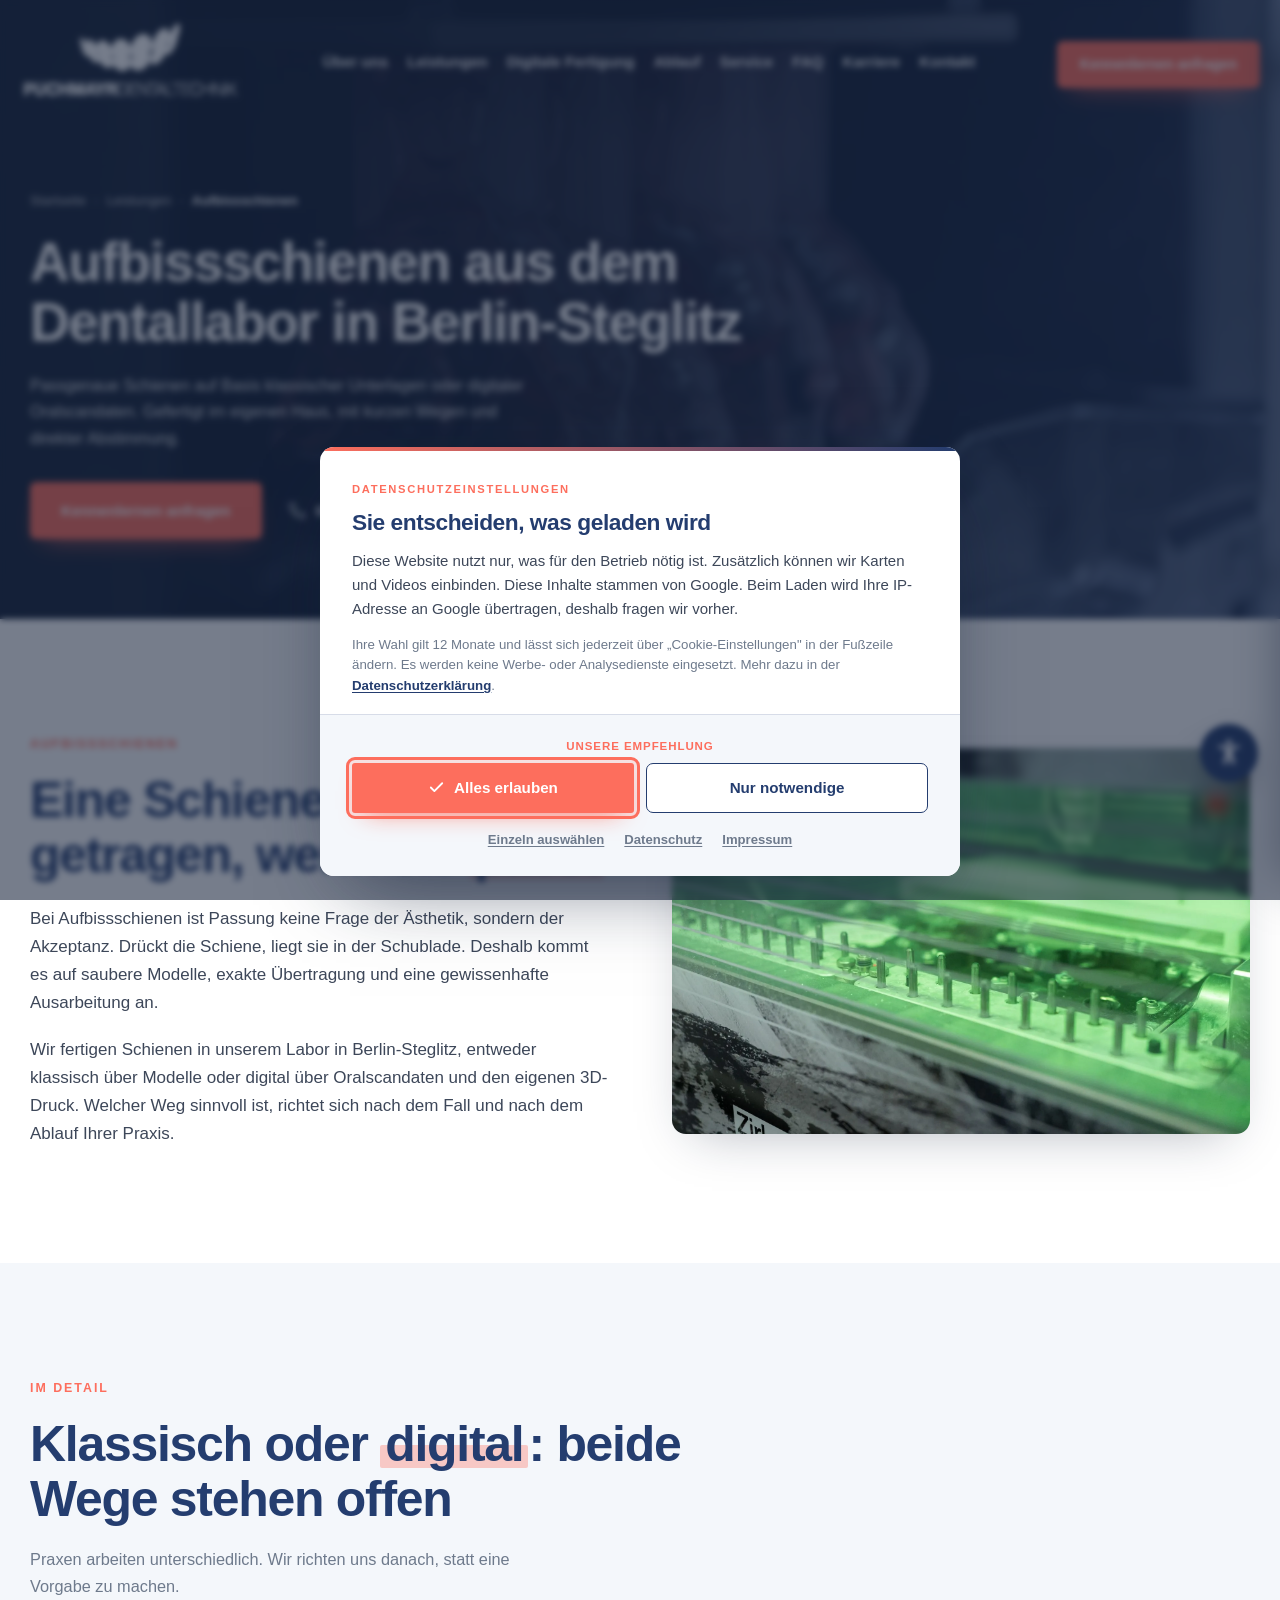
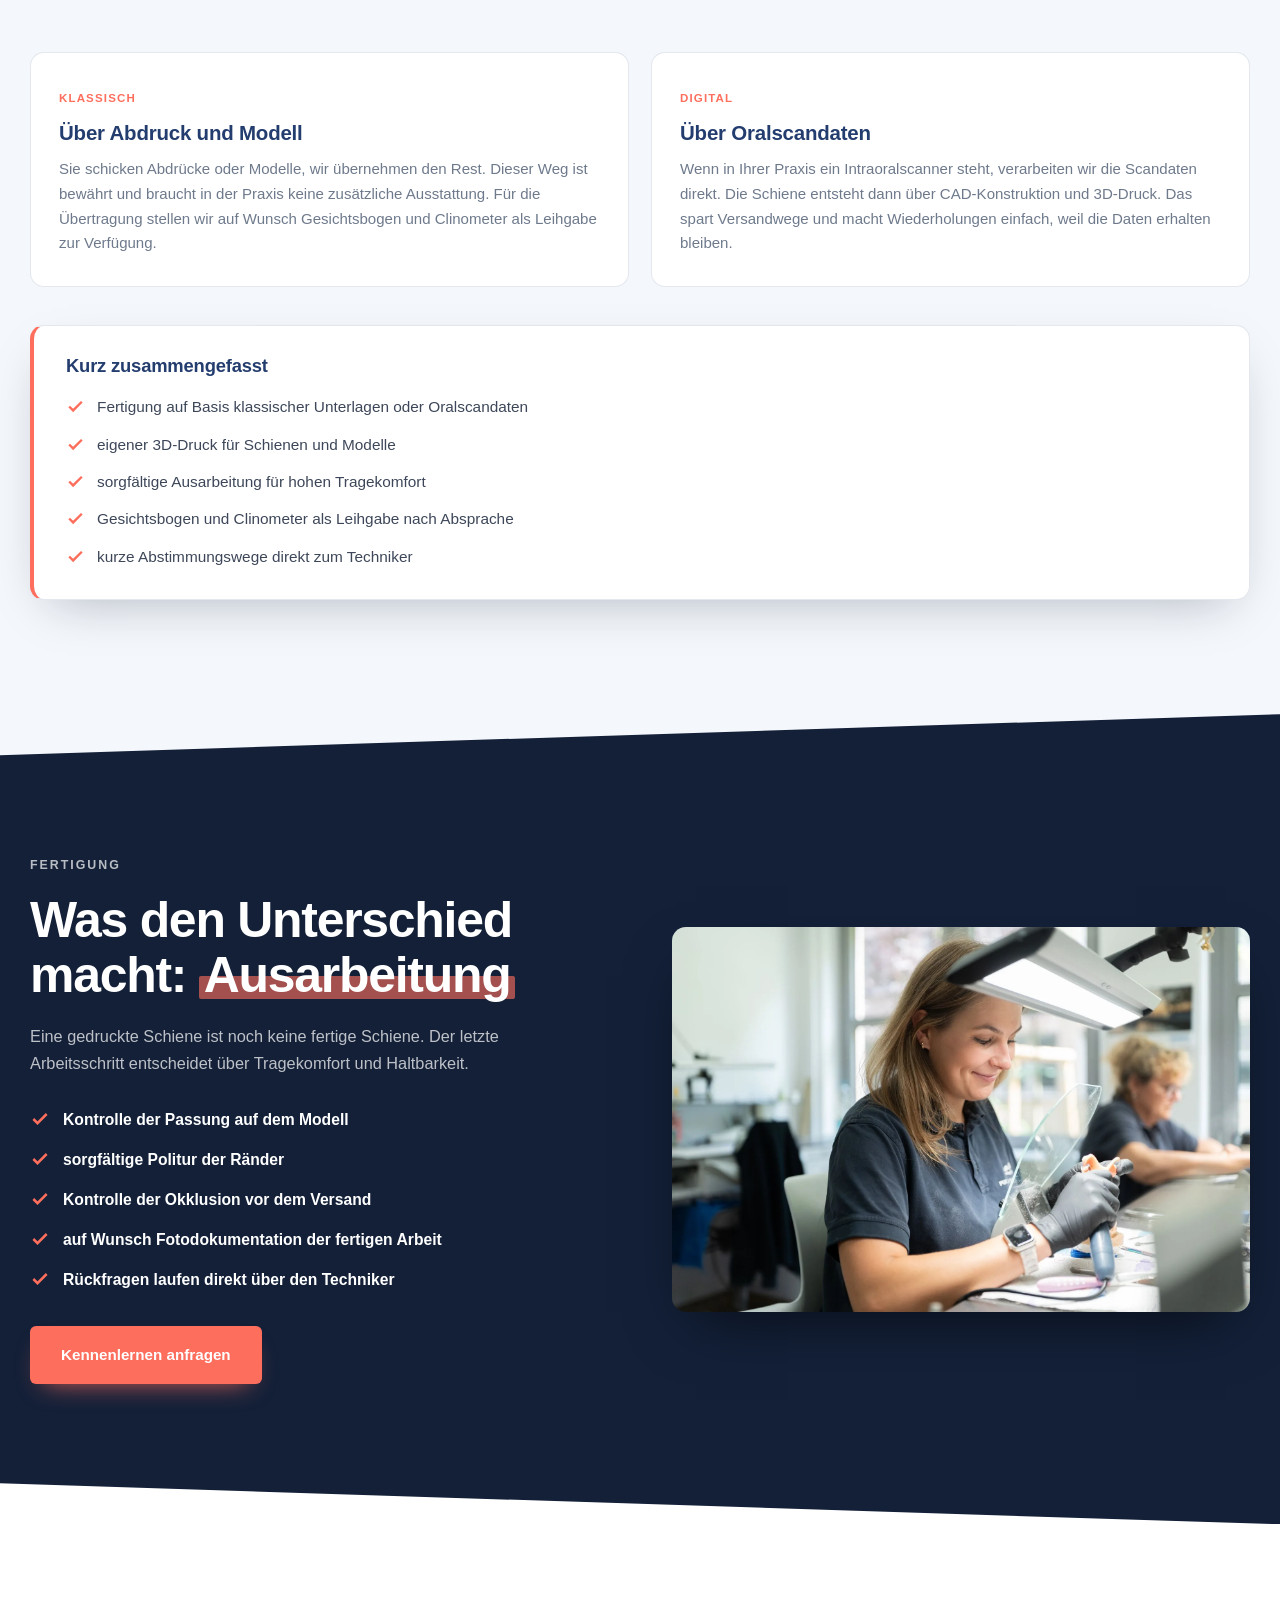
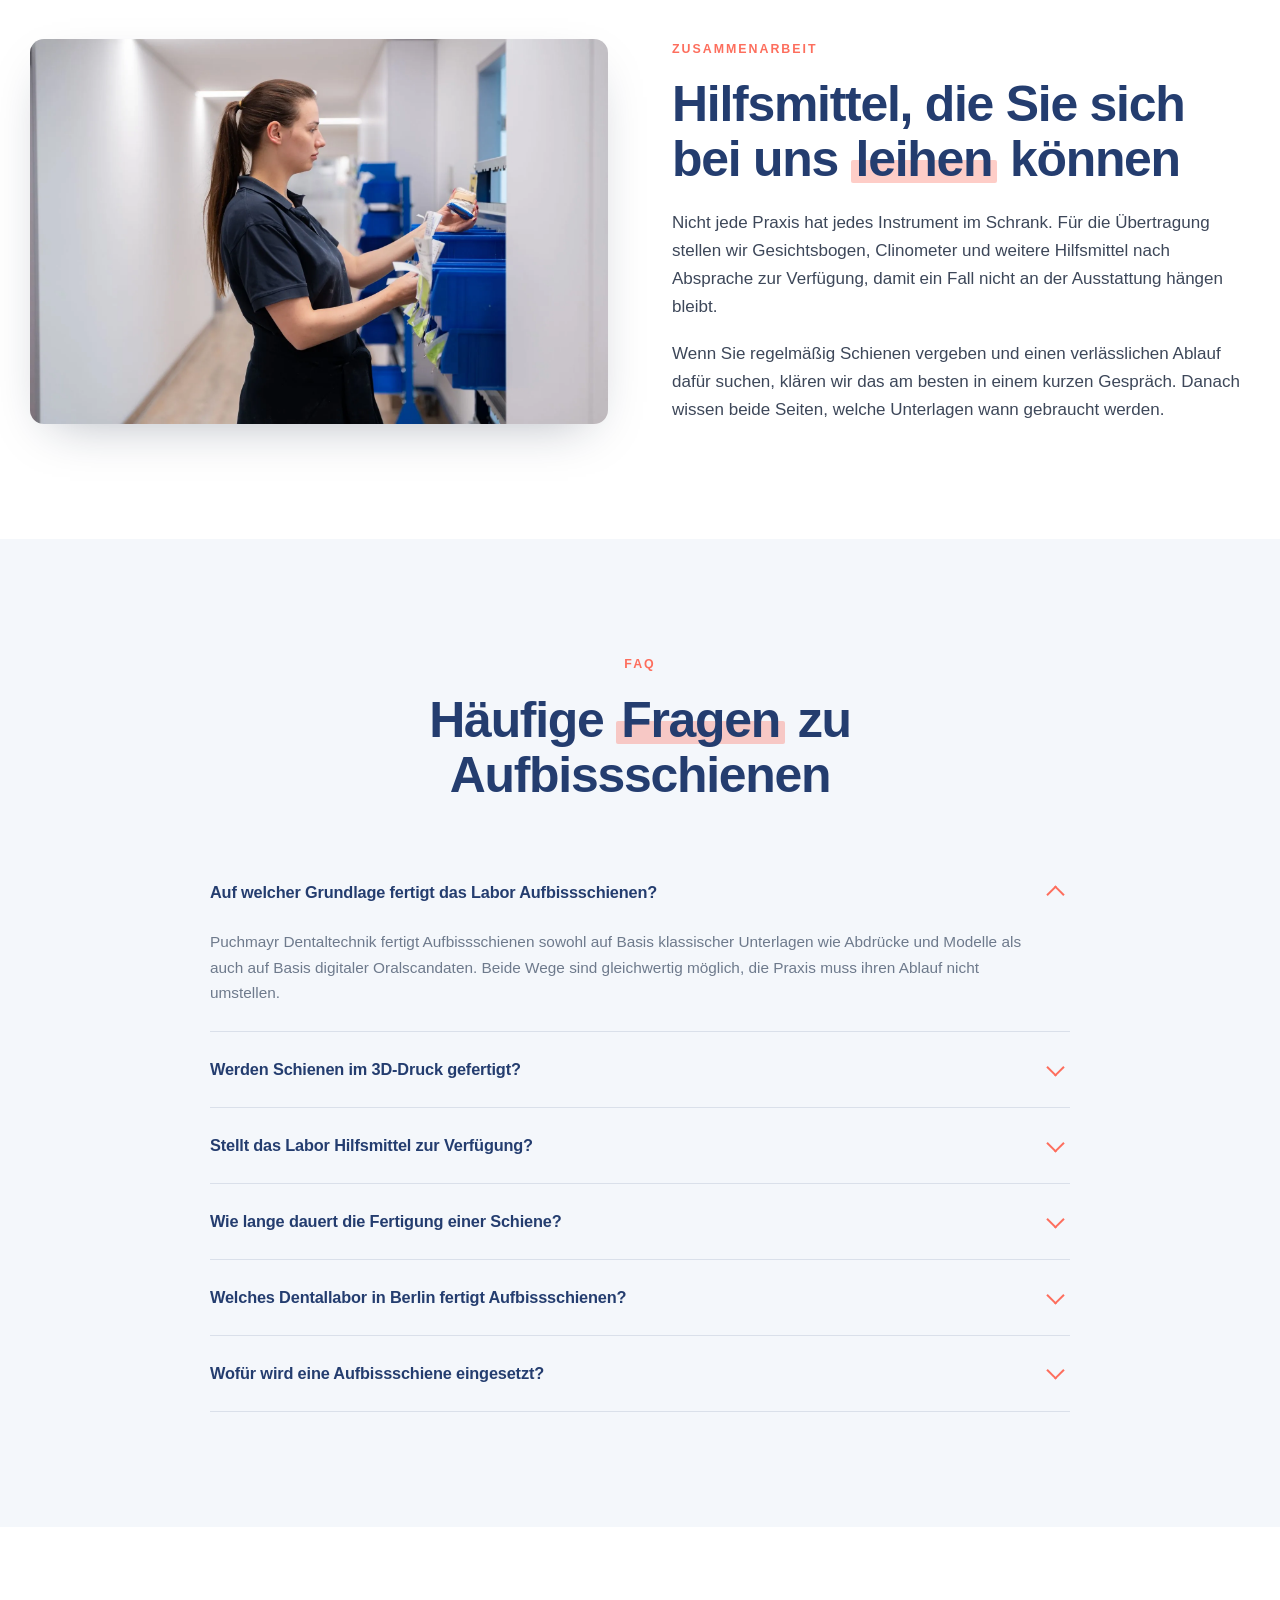
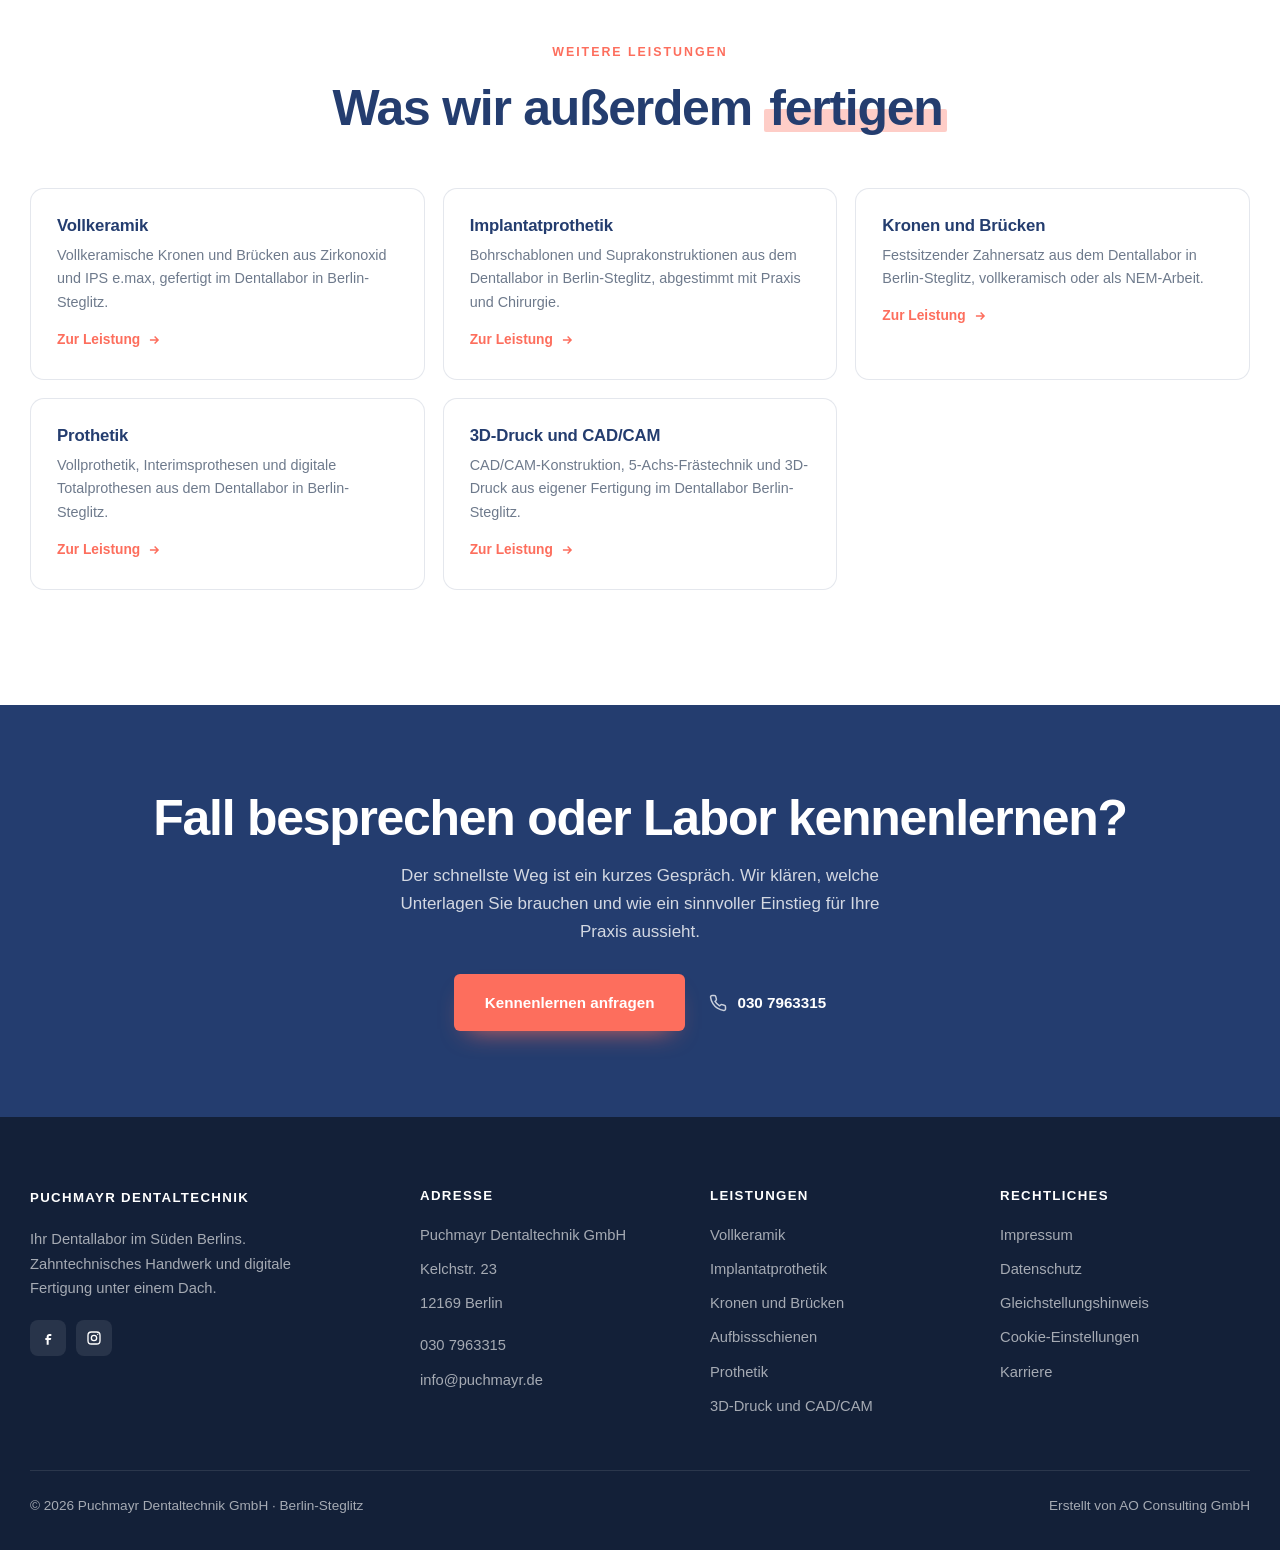
==== website/aufbissschienen.html @ 078da5d7 "Revert: Footer wieder auf 'AO Consulting GmbH' zurückgesetzt" ====
<!DOCTYPE html>
<html lang="de">
<head>
<meta charset="utf-8">
<meta name="viewport" content="width=device-width, initial-scale=1">

<title>Aufbissschienen aus dem Dentallabor Berlin-Steglitz</title>
<meta name="description" content="Passgenaue Aufbissschienen aus dem Dentallabor in Berlin-Steglitz, auf Basis klassischer Unterlagen oder digitaler Oralscandaten, gefertigt im eigenen 3D-Druck.">
<meta name="robots" content="index, follow, max-image-preview:large, max-snippet:-1">
<meta name="author" content="Puchmayr Dentaltechnik GmbH">
<link rel="canonical" href="https://www.puchmayr.de/aufbissschienen/">

<meta property="og:type" content="website">
<meta property="og:locale" content="de_DE">
<meta property="og:site_name" content="Puchmayr Dentaltechnik GmbH">
<meta property="og:title" content="Aufbissschienen aus dem Dentallabor Berlin-Steglitz">
<meta property="og:description" content="Passgenaue Aufbissschienen aus dem Dentallabor in Berlin-Steglitz, auf Basis klassischer Unterlagen oder digitaler Oralscandaten, gefertigt im eigenen 3D-Druck.">
<meta property="og:url" content="https://www.puchmayr.de/aufbissschienen/">
<meta property="og:image" content="https://www.puchmayr.de/img/3d-druck-aufbissschienen-dentallabor.jpg">
<meta property="og:image:alt" content="3D-Drucker bei der Fertigung von Aufbissschienen">
<meta name="twitter:card" content="summary_large_image">
<meta name="twitter:title" content="Aufbissschienen aus dem Dentallabor Berlin-Steglitz">
<meta name="twitter:description" content="Passgenaue Aufbissschienen aus dem Dentallabor in Berlin-Steglitz, auf Basis klassischer Unterlagen oder digitaler Oralscandaten, gefertigt im eigenen 3D-Druck.">
<meta name="twitter:image" content="https://www.puchmayr.de/img/3d-druck-aufbissschienen-dentallabor.jpg">

<meta name="theme-color" content="#243D6F">

<link rel="icon" href="img/favicon.svg" type="image/svg+xml">
<link rel="icon" href="img/favicon-32.png" sizes="32x32" type="image/png">
<link rel="apple-touch-icon" href="img/apple-touch-icon.png">
<meta name="geo.region" content="DE-BE">
<meta name="geo.placename" content="Berlin-Steglitz">
<meta name="geo.position" content="52.450844;13.3575369">

<!-- Schriften lokal, keine Verbindung zu Google -->
<link rel="preload" href="fonts/plus-jakarta-sans-latin-400-normal.woff2" as="font" type="font/woff2" crossorigin>
<link rel="preload" href="fonts/plus-jakarta-sans-latin-800-normal.woff2" as="font" type="font/woff2" crossorigin>
<link rel="stylesheet" href="assets/schrift.css">
<link rel="stylesheet" href="assets/stil.css">
<link rel="stylesheet" href="assets/barrierefreiheit.css">
<link rel="stylesheet" href="assets/einwilligung.css">

<!-- Strukturierte Daten: Service, WebPage, BreadcrumbList, FAQPage.
     Die Organisation selbst ist auf der Startseite definiert und wird
     hier nur per @id referenziert. -->
<script type="application/ld+json">
{
  "@context": "https://schema.org",
  "@graph": [
    {
      "@type": "Service",
      "@id": "https://www.puchmayr.de/aufbissschienen/#leistung",
      "name": "Aufbissschienen",
      "serviceType": "Aufbissschienen",
      "description": "Passgenaue Aufbissschienen aus dem Dentallabor in Berlin-Steglitz, klassisch oder digital über Oralscandaten gefertigt.",
      "provider": {
        "@id": "https://www.puchmayr.de/#organisation"
      },
      "areaServed": [
        {
          "@type": "City",
          "name": "Berlin"
        },
        {
          "@type": "AdministrativeArea",
          "name": "Brandenburg"
        }
      ],
      "audience": {
        "@type": "Audience",
        "audienceType": "Zahnarztpraxen"
      },
      "url": "https://www.puchmayr.de/aufbissschienen/"
    },
    {
      "@type": "WebPage",
      "@id": "https://www.puchmayr.de/aufbissschienen/#seite",
      "url": "https://www.puchmayr.de/aufbissschienen/",
      "name": "Aufbissschienen aus dem Dentallabor Berlin-Steglitz",
      "description": "Passgenaue Aufbissschienen aus dem Dentallabor in Berlin-Steglitz, auf Basis klassischer Unterlagen oder digitaler Oralscandaten, gefertigt im eigenen 3D-Druck.",
      "inLanguage": "de-DE",
      "isPartOf": {
        "@id": "https://www.puchmayr.de/#website"
      },
      "about": {
        "@id": "https://www.puchmayr.de/aufbissschienen/#leistung"
      },
      "primaryImageOfPage": "https://www.puchmayr.de/img/3d-druck-aufbissschienen-dentallabor.jpg",
      "breadcrumb": {
        "@id": "https://www.puchmayr.de/aufbissschienen/#brotkrumen"
      }
    },
    {
      "@type": "BreadcrumbList",
      "@id": "https://www.puchmayr.de/aufbissschienen/#brotkrumen",
      "itemListElement": [
        {
          "@type": "ListItem",
          "position": 1,
          "name": "Startseite",
          "item": "https://www.puchmayr.de/"
        },
        {
          "@type": "ListItem",
          "position": 2,
          "name": "Leistungen",
          "item": "https://www.puchmayr.de/#leistungen"
        },
        {
          "@type": "ListItem",
          "position": 3,
          "name": "Aufbissschienen"
        }
      ]
    },
    {
      "@type": "FAQPage",
      "@id": "https://www.puchmayr.de/aufbissschienen/#faq",
      "isPartOf": {
        "@id": "https://www.puchmayr.de/aufbissschienen/#seite"
      },
      "mainEntity": [
        {
          "@type": "Question",
          "name": "Auf welcher Grundlage fertigt das Labor Aufbissschienen?",
          "acceptedAnswer": {
            "@type": "Answer",
            "text": "Puchmayr Dentaltechnik fertigt Aufbissschienen sowohl auf Basis klassischer Unterlagen wie Abdrücke und Modelle als auch auf Basis digitaler Oralscandaten. Beide Wege sind gleichwertig möglich, die Praxis muss ihren Ablauf nicht umstellen."
          }
        },
        {
          "@type": "Question",
          "name": "Werden Schienen im 3D-Druck gefertigt?",
          "acceptedAnswer": {
            "@type": "Answer",
            "text": "Ja. Für Schienen und Modelle nutzt das Labor eigenen 3D-Druck. Die Ausarbeitung, Politur und Kontrolle der Okklusion übernimmt danach der Zahntechniker von Hand."
          }
        },
        {
          "@type": "Question",
          "name": "Stellt das Labor Hilfsmittel zur Verfügung?",
          "acceptedAnswer": {
            "@type": "Answer",
            "text": "Ja. Gesichtsbogen, Clinometer und weitere Hilfsmittel gibt Puchmayr Dentaltechnik nach Absprache als Leihgabe an Zahnarztpraxen aus."
          }
        },
        {
          "@type": "Question",
          "name": "Wie lange dauert die Fertigung einer Schiene?",
          "acceptedAnswer": {
            "@type": "Answer",
            "text": "Das hängt vom Fall und von der aktuellen Auslastung ab. Einen konkreten Termin stimmen wir bei der Auftragsannahme direkt ab, telefonisch unter 030 7963315 oder per E-Mail an info@puchmayr.de."
          }
        },
        {
          "@type": "Question",
          "name": "Welches Dentallabor in Berlin fertigt Aufbissschienen?",
          "acceptedAnswer": {
            "@type": "Answer",
            "text": "Puchmayr Dentaltechnik fertigt Aufbissschienen im eigenen Labor in der Kelchstraße 23 in 12169 Berlin-Steglitz. Zahnarztpraxen erreichen das Labor montags bis donnerstags von 08:00 bis 17:30 Uhr und freitags von 08:00 bis 16:00 Uhr unter 030 7963315."
          }
        },
        {
          "@type": "Question",
          "name": "Wofür wird eine Aufbissschiene eingesetzt?",
          "acceptedAnswer": {
            "@type": "Answer",
            "text": "Aufbissschienen werden unter anderem bei Bruxismus und zur Entlastung der Kiefergelenke eingesetzt. Entscheidend für die Wirkung ist, dass die Schiene exakt passt und die Okklusion sauber ausgearbeitet ist. Puchmayr Dentaltechnik fertigt Schienen klassisch über Modell oder digital über Oralscandaten."
          }
        }
      ]
    }
  ]
}
</script>
</head>
<body>

<!-- Sprunglinks für Tastatur und Screenreader -->
<a class="sprunglink" href="#inhalt">Zum Inhalt springen</a>
<a class="sprunglink" href="index.html#kontakt" style="left:210px">Zum Kontakt springen</a>

<header id="hdr">
  <div class="wrap nav">
    <a href="index.html" class="nav__logo" aria-label="Zur Startseite">
      <picture><source srcset="img/logo-puchmayr.webp" type="image/webp"><img src="img/logo-puchmayr.png" alt="Puchmayr Dentaltechnik GmbH" width="526" height="209" class="nav__logo--inv" data-logo></picture>
      <span class="wordmark" hidden><b>PUCHMAYR</b>DENTALTECHNIK</span>
    </a>
    <ul class="nav__links">
      <li><a href="index.html#ueber">Über uns</a></li>
      <li><a href="index.html#leistungen">Leistungen</a></li>
      <li><a href="index.html#fertigung">Digitale Fertigung</a></li>
      <li><a href="index.html#ablauf">Ablauf</a></li>
      <li><a href="index.html#service">Service</a></li>
      <li><a href="#faq">FAQ</a></li>
      <li><a href="https://puchmayr-karriere.de/" target="_blank" rel="noopener">Karriere</a></li>
      <li><a href="index.html#kontakt">Kontakt</a></li>
    </ul>
    <a href="index.html#kontakt" class="btn btn--primary nav__cta">Kennenlernen anfragen</a>
    <button class="nav__burger" aria-label="Menü" aria-expanded="false"><span></span><span></span><span></span></button>
  </div>
</header>

<main id="inhalt">

<!-- ============ HERO ============ -->
<section class="subhero" aria-labelledby="t-hero">
  <div class="subhero__bg">
    <picture><source srcset="img/3d-druck-aufbissschienen-dentallabor.webp" type="image/webp"><img src="img/3d-druck-aufbissschienen-dentallabor.jpg" alt="3D-Drucker bei der Fertigung von Aufbissschienen" width="1800" height="1200" fetchpriority="high" decoding="async"></picture>
  </div>
  <div class="wrap">
    <nav class="crumbs" aria-label="Brotkrumennavigation">
      <ol>
        <li><a href="index.html">Startseite</a></li>
        <li><a href="index.html#leistungen">Leistungen</a></li>
        <li><span aria-current="page">Aufbissschienen</span></li>
      </ol>
    </nav>
    <h1 id="t-hero">Aufbissschienen aus dem Dentallabor in Berlin-Steglitz</h1>
    <p class="sublead">Passgenaue Schienen auf Basis klassischer Unterlagen oder digitaler Oralscandaten. Gefertigt im eigenen Haus, mit kurzen Wegen und direkter Abstimmung.</p>
    <div class="subhero__actions">
      <a href="index.html#kontakt" class="btn btn--primary">Kennenlernen anfragen</a>
      <a href="tel:+49307963315" class="phone-link"><svg viewBox="0 0 24 24" fill="none" stroke="currentColor" stroke-width="2" aria-hidden="true"><path d="M22 16.9v3a2 2 0 0 1-2.2 2 19.8 19.8 0 0 1-8.6-3.1 19.5 19.5 0 0 1-6-6A19.8 19.8 0 0 1 2.1 4.2 2 2 0 0 1 4.1 2h3a2 2 0 0 1 2 1.7c.1 1 .4 1.9.7 2.8a2 2 0 0 1-.5 2.1L8.1 9.9a16 16 0 0 0 6 6l1.3-1.2a2 2 0 0 1 2.1-.5c.9.3 1.8.6 2.8.7a2 2 0 0 1 1.7 2Z"/></svg> 030 7963315</a>
    </div>
  </div>
</section>

<!-- ============ EINSTIEG ============ -->
<section class="sec" aria-labelledby="t-intro">
  <div class="wrap split">
    <div>
      <span class="kicker">Aufbissschienen</span>
      <h2 id="t-intro">Eine Schiene wird nur getragen, wenn sie <span class="mark">passt</span></h2>
      <div style="margin-top:22px">
        <p>Bei Aufbissschienen ist Passung keine Frage der Ästhetik, sondern der Akzeptanz. Drückt die Schiene, liegt sie in der Schublade. Deshalb kommt es auf saubere Modelle, exakte Übertragung und eine gewissenhafte Ausarbeitung an.</p>
        <p>Wir fertigen Schienen in unserem Labor in Berlin-Steglitz, entweder klassisch über Modelle oder digital über Oralscandaten und den eigenen 3D-Druck. Welcher Weg sinnvoll ist, richtet sich nach dem Fall und nach dem Ablauf Ihrer Praxis.</p>
      </div>
    </div>
    <div class="split__media">
      <picture><source srcset="img/zirkonoxid-rohling-cad-cam-fertigung.webp" type="image/webp"><img src="img/zirkonoxid-rohling-cad-cam-fertigung.jpg" alt="Digitale Fertigung von Schienen im Dentallabor" width="1800" height="1200" loading="lazy" decoding="async"></picture>
    </div>
  </div>
</section>

<!-- ============ MATERIALIEN / VERFAHREN ============ -->
<section class="sec sec--mist" aria-labelledby="t-mats">
  <div class="wrap">
    <div class="sec-head">
      <span class="kicker">Im Detail</span>
      <h2 id="t-mats">Klassisch oder <span class="mark">digital</span>: beide Wege stehen offen</h2>
      <p class="lead">Praxen arbeiten unterschiedlich. Wir richten uns danach, statt eine Vorgabe zu machen.</p>
    </div>
    <div class="matgrid">
      <article class="matcard">
        <span class="matcard__tag">Klassisch</span>
        <h3>Über Abdruck und Modell</h3>
        <p>Sie schicken Abdrücke oder Modelle, wir übernehmen den Rest. Dieser Weg ist bewährt und braucht in der Praxis keine zusätzliche Ausstattung. Für die Übertragung stellen wir auf Wunsch Gesichtsbogen und Clinometer als Leihgabe zur Verfügung.</p>
      </article>
      <article class="matcard">
        <span class="matcard__tag">Digital</span>
        <h3>Über Oralscandaten</h3>
        <p>Wenn in Ihrer Praxis ein Intraoralscanner steht, verarbeiten wir die Scandaten direkt. Die Schiene entsteht dann über CAD-Konstruktion und 3D-Druck. Das spart Versandwege und macht Wiederholungen einfach, weil die Daten erhalten bleiben.</p>
      </article>
    </div>

    <div class="summary" style="margin-top:38px">
      <h2>Kurz zusammengefasst</h2>
      <ul>
        <li><svg viewBox="0 0 24 24" fill="none" stroke="currentColor" stroke-width="3" aria-hidden="true"><path d="M20 6 9 17l-5-5"/></svg><span>Fertigung auf Basis klassischer Unterlagen oder Oralscandaten</span></li>
        <li><svg viewBox="0 0 24 24" fill="none" stroke="currentColor" stroke-width="3" aria-hidden="true"><path d="M20 6 9 17l-5-5"/></svg><span>eigener 3D-Druck für Schienen und Modelle</span></li>
        <li><svg viewBox="0 0 24 24" fill="none" stroke="currentColor" stroke-width="3" aria-hidden="true"><path d="M20 6 9 17l-5-5"/></svg><span>sorgfältige Ausarbeitung für hohen Tragekomfort</span></li>
        <li><svg viewBox="0 0 24 24" fill="none" stroke="currentColor" stroke-width="3" aria-hidden="true"><path d="M20 6 9 17l-5-5"/></svg><span>Gesichtsbogen und Clinometer als Leihgabe nach Absprache</span></li>
        <li><svg viewBox="0 0 24 24" fill="none" stroke="currentColor" stroke-width="3" aria-hidden="true"><path d="M20 6 9 17l-5-5"/></svg><span>kurze Abstimmungswege direkt zum Techniker</span></li>
      </ul>
    </div>
  </div>
</section>

<!-- ============ FERTIGUNG (dunkel) ============ -->
<div class="darkwrap">
<section class="dark" aria-labelledby="t-dark">
  <div class="wrap split">
    <div>
      <span class="kicker kicker--light">Fertigung</span>
      <h2 id="t-dark">Was den Unterschied macht: <span class="mark mark--light">Ausarbeitung</span></h2>
      <p class="lead" style="margin-top:20px">Eine gedruckte Schiene ist noch keine fertige Schiene. Der letzte Arbeitsschritt entscheidet über Tragekomfort und Haltbarkeit.</p>
      <ul class="checklist">
        <li><svg viewBox="0 0 24 24" fill="none" stroke="currentColor" stroke-width="3" aria-hidden="true"><path d="M20 6 9 17l-5-5"/></svg>Kontrolle der Passung auf dem Modell</li>
        <li><svg viewBox="0 0 24 24" fill="none" stroke="currentColor" stroke-width="3" aria-hidden="true"><path d="M20 6 9 17l-5-5"/></svg>sorgfältige Politur der Ränder</li>
        <li><svg viewBox="0 0 24 24" fill="none" stroke="currentColor" stroke-width="3" aria-hidden="true"><path d="M20 6 9 17l-5-5"/></svg>Kontrolle der Okklusion vor dem Versand</li>
        <li><svg viewBox="0 0 24 24" fill="none" stroke="currentColor" stroke-width="3" aria-hidden="true"><path d="M20 6 9 17l-5-5"/></svg>auf Wunsch Fotodokumentation der fertigen Arbeit</li>
        <li><svg viewBox="0 0 24 24" fill="none" stroke="currentColor" stroke-width="3" aria-hidden="true"><path d="M20 6 9 17l-5-5"/></svg>Rückfragen laufen direkt über den Techniker</li>
      </ul>
      <a href="index.html#kontakt" class="btn btn--primary">Kennenlernen anfragen</a>
    </div>
    <div class="split__media">
      <picture><source srcset="img/zahntechnikerin-ausarbeitung-prothese-arbeitsplatzleuchte.webp" type="image/webp"><img src="img/zahntechnikerin-ausarbeitung-prothese-arbeitsplatzleuchte.jpg" alt="Ausarbeitung und Politur einer Schiene im Dentallabor" width="1800" height="1200" loading="lazy" decoding="async"></picture>
    </div>
  </div>
</section>
</div>

<!-- ============ FÜR PRAXEN ============ -->
<section class="sec" aria-labelledby="t-praxen">
  <div class="wrap split split--rev">
    <div class="split__media">
      <picture><source srcset="img/kurierservice-transportbehaelter-dentallabor-berlin.webp" type="image/webp"><img src="img/kurierservice-transportbehaelter-dentallabor-berlin.jpg" alt="Transportbehälter für den Kurierservice des Dentallabors" width="1800" height="1200" loading="lazy" decoding="async"></picture>
    </div>
    <div>
      <span class="kicker">Zusammenarbeit</span>
      <h2 id="t-praxen">Hilfsmittel, die Sie sich bei uns <span class="mark">leihen</span> können</h2>
      <div style="margin-top:22px">
        <p>Nicht jede Praxis hat jedes Instrument im Schrank. Für die Übertragung stellen wir Gesichtsbogen, Clinometer und weitere Hilfsmittel nach Absprache zur Verfügung, damit ein Fall nicht an der Ausstattung hängen bleibt.</p>
        <p>Wenn Sie regelmäßig Schienen vergeben und einen verlässlichen Ablauf dafür suchen, klären wir das am besten in einem kurzen Gespräch. Danach wissen beide Seiten, welche Unterlagen wann gebraucht werden.</p>
      </div>
    </div>
  </div>
</section>

<!-- ============ FAQ ============ -->
<section class="sec sec--mist" id="faq" aria-labelledby="t-faq">
  <div class="wrap">
    <div class="sec-head sec-head--center">
      <span class="kicker">FAQ</span>
      <h2 id="t-faq">Häufige <span class="mark">Fragen</span> zu Aufbissschienen</h2>
    </div>
    <div class="faq">
      <details open>
        <summary><h3 class="faq__q">Auf welcher Grundlage fertigt das Labor Aufbissschienen?</h3></summary>
        <p>Puchmayr Dentaltechnik fertigt Aufbissschienen sowohl auf Basis klassischer Unterlagen wie Abdrücke und Modelle als auch auf Basis digitaler Oralscandaten. Beide Wege sind gleichwertig möglich, die Praxis muss ihren Ablauf nicht umstellen.</p>
      </details>
      <details>
        <summary><h3 class="faq__q">Werden Schienen im 3D-Druck gefertigt?</h3></summary>
        <p>Ja. Für Schienen und Modelle nutzt das Labor eigenen 3D-Druck. Die Ausarbeitung, Politur und Kontrolle der Okklusion übernimmt danach der Zahntechniker von Hand.</p>
      </details>
      <details>
        <summary><h3 class="faq__q">Stellt das Labor Hilfsmittel zur Verfügung?</h3></summary>
        <p>Ja. Gesichtsbogen, Clinometer und weitere Hilfsmittel gibt Puchmayr Dentaltechnik nach Absprache als Leihgabe an Zahnarztpraxen aus.</p>
      </details>
      <details>
        <summary><h3 class="faq__q">Wie lange dauert die Fertigung einer Schiene?</h3></summary>
        <p>Das hängt vom Fall und von der aktuellen Auslastung ab. Einen konkreten Termin stimmen wir bei der Auftragsannahme direkt ab, telefonisch unter 030 7963315 oder per E-Mail an info@puchmayr.de.</p>
      </details>
      <details>
        <summary><h3 class="faq__q">Welches Dentallabor in Berlin fertigt Aufbissschienen?</h3></summary>
        <p>Puchmayr Dentaltechnik fertigt Aufbissschienen im eigenen Labor in der Kelchstraße 23 in 12169 Berlin-Steglitz. Zahnarztpraxen erreichen das Labor montags bis donnerstags von 08:00 bis 17:30 Uhr und freitags von 08:00 bis 16:00 Uhr unter 030 7963315.</p>
      </details>
      <details>
        <summary><h3 class="faq__q">Wofür wird eine Aufbissschiene eingesetzt?</h3></summary>
        <p>Aufbissschienen werden unter anderem bei Bruxismus und zur Entlastung der Kiefergelenke eingesetzt. Entscheidend für die Wirkung ist, dass die Schiene exakt passt und die Okklusion sauber ausgearbeitet ist. Puchmayr Dentaltechnik fertigt Schienen klassisch über Modell oder digital über Oralscandaten.</p>
      </details>
    </div>
  </div>
</section>

<!-- ============ WEITERE LEISTUNGEN (interne Verlinkung) ============ -->
<section class="sec" aria-labelledby="t-weitere">
  <div class="wrap">
    <div class="sec-head sec-head--center">
      <span class="kicker">Weitere Leistungen</span>
      <h2 id="t-weitere">Was wir außerdem <span class="mark">fertigen</span></h2>
    </div>
    <div class="crosslinks">
      <a class="crosslink" href="vollkeramik.html">
        <h3>Vollkeramik</h3>
        <p>Vollkeramische Kronen und Brücken aus Zirkonoxid und IPS e.max, gefertigt im Dentallabor in Berlin-Steglitz.</p>
        <span class="crosslink__more">Zur Leistung <svg viewBox="0 0 24 24" fill="none" stroke="currentColor" stroke-width="2.5" aria-hidden="true"><path d="M5 12h14M13 6l6 6-6 6"/></svg></span>
      </a>
      <a class="crosslink" href="implantatprothetik.html">
        <h3>Implantatprothetik</h3>
        <p>Bohrschablonen und Suprakonstruktionen aus dem Dentallabor in Berlin-Steglitz, abgestimmt mit Praxis und Chirurgie.</p>
        <span class="crosslink__more">Zur Leistung <svg viewBox="0 0 24 24" fill="none" stroke="currentColor" stroke-width="2.5" aria-hidden="true"><path d="M5 12h14M13 6l6 6-6 6"/></svg></span>
      </a>
      <a class="crosslink" href="kronen-und-bruecken.html">
        <h3>Kronen und Brücken</h3>
        <p>Festsitzender Zahnersatz aus dem Dentallabor in Berlin-Steglitz, vollkeramisch oder als NEM-Arbeit.</p>
        <span class="crosslink__more">Zur Leistung <svg viewBox="0 0 24 24" fill="none" stroke="currentColor" stroke-width="2.5" aria-hidden="true"><path d="M5 12h14M13 6l6 6-6 6"/></svg></span>
      </a>
      <a class="crosslink" href="prothetik.html">
        <h3>Prothetik</h3>
        <p>Vollprothetik, Interimsprothesen und digitale Totalprothesen aus dem Dentallabor in Berlin-Steglitz.</p>
        <span class="crosslink__more">Zur Leistung <svg viewBox="0 0 24 24" fill="none" stroke="currentColor" stroke-width="2.5" aria-hidden="true"><path d="M5 12h14M13 6l6 6-6 6"/></svg></span>
      </a>
      <a class="crosslink" href="digitale-fertigung.html">
        <h3>3D-Druck und CAD/CAM</h3>
        <p>CAD/CAM-Konstruktion, 5-Achs-Frästechnik und 3D-Druck aus eigener Fertigung im Dentallabor Berlin-Steglitz.</p>
        <span class="crosslink__more">Zur Leistung <svg viewBox="0 0 24 24" fill="none" stroke="currentColor" stroke-width="2.5" aria-hidden="true"><path d="M5 12h14M13 6l6 6-6 6"/></svg></span>
      </a>
    </div>
  </div>
</section>

<!-- ============ CTA ============ -->
<section class="ctaband" aria-labelledby="t-cta">
  <div class="wrap">
    <h2 id="t-cta">Fall besprechen oder Labor kennenlernen?</h2>
    <p>Der schnellste Weg ist ein kurzes Gespräch. Wir klären, welche Unterlagen Sie brauchen
       und wie ein sinnvoller Einstieg für Ihre Praxis aussieht.</p>
    <div class="ctaband__actions">
      <a href="index.html#kontakt" class="btn btn--primary">Kennenlernen anfragen</a>
      <a href="tel:+49307963315" class="phone-link"><svg viewBox="0 0 24 24" fill="none" stroke="currentColor" stroke-width="2" aria-hidden="true"><path d="M22 16.9v3a2 2 0 0 1-2.2 2 19.8 19.8 0 0 1-8.6-3.1 19.5 19.5 0 0 1-6-6A19.8 19.8 0 0 1 2.1 4.2 2 2 0 0 1 4.1 2h3a2 2 0 0 1 2 1.7c.1 1 .4 1.9.7 2.8a2 2 0 0 1-.5 2.1L8.1 9.9a16 16 0 0 0 6 6l1.3-1.2a2 2 0 0 1 2.1-.5c.9.3 1.8.6 2.8.7a2 2 0 0 1 1.7 2Z"/></svg> 030 7963315</a>
    </div>
  </div>
</section>

</main>

<footer>
  <div class="wrap">
    <div class="foot">
      <div>
        <div class="foot__name">Puchmayr Dentaltechnik</div>
        <p style="max-width:34ch">Ihr Dentallabor im Süden Berlins. Zahntechnisches Handwerk und digitale Fertigung unter einem Dach.</p>
        <div class="foot__soc">
          <a href="https://www.facebook.com/puchmayr1" aria-label="Facebook" target="_blank" rel="noopener"><svg viewBox="0 0 24 24" fill="currentColor" aria-hidden="true"><path d="M14 9h3V6h-3c-2.2 0-4 1.8-4 4v2H8v3h2v7h3v-7h3l1-3h-4v-2c0-.6.4-1 1-1Z"/></svg></a>
          <a href="https://www.instagram.com/dentaltechnik_puchmayr/" aria-label="Instagram" target="_blank" rel="noopener"><svg viewBox="0 0 24 24" fill="none" stroke="currentColor" stroke-width="2" aria-hidden="true"><rect x="3" y="3" width="18" height="18" rx="5"/><circle cx="12" cy="12" r="4"/><circle cx="17.5" cy="6.5" r="1" fill="currentColor" stroke="none"/></svg></a>
        </div>
      </div>
      <div>
        <h3>Adresse</h3>
        <ul>
          <li>Puchmayr Dentaltechnik GmbH</li>
          <li>Kelchstr. 23</li>
          <li>12169 Berlin</li>
          <li style="margin-top:8px"><a href="tel:+49307963315">030 7963315</a></li>
          <li><a href="mailto:info@puchmayr.de">info@puchmayr.de</a></li>
        </ul>
      </div>
      <div>
        <h3>Leistungen</h3>
        <ul>
          <li><a href="vollkeramik.html">Vollkeramik</a></li>
          <li><a href="implantatprothetik.html">Implantatprothetik</a></li>
          <li><a href="kronen-und-bruecken.html">Kronen und Brücken</a></li>
          <li><a href="aufbissschienen.html">Aufbissschienen</a></li>
          <li><a href="prothetik.html">Prothetik</a></li>
          <li><a href="digitale-fertigung.html">3D-Druck und CAD/CAM</a></li>
        </ul>
      </div>
      <div>
        <h3>Rechtliches</h3>
        <ul>
          <li><a href="impressum.html">Impressum</a></li>
          <li><a href="datenschutz.html">Datenschutz</a></li>
          <li><a href="gleichstellung.html">Gleichstellungshinweis</a></li>
          <li><button type="button" class="ein-ausloeser" data-einwilligung-oeffnen>Cookie-Einstellungen</button></li>
          <li><a href="https://puchmayr-karriere.de/" target="_blank" rel="noopener">Karriere</a></li>
        </ul>
      </div>
    </div>
    <div class="foot__bar">
      <span>© 2026 Puchmayr Dentaltechnik GmbH · Berlin-Steglitz</span>
      <span>Erstellt von AO Consulting GmbH</span>
    </div>
  </div>
</footer>

<script src="assets/einwilligung.js" defer></script>
<script src="assets/skript.js" defer></script>
<script src="assets/barrierefreiheit.js" defer></script>
</body>
</html>
---- website/assets/schrift.css ----
/* ============================================================================
   PLUS JAKARTA SANS, LOKAL AUSGELIEFERT
   Keine Verbindung zu Google. Damit ist die Datenschutzerklärung
   ("Die Schriften sind lokal installiert") technisch gedeckt und die Seite
   lädt schneller, weil eine fremde Domain und ein DNS-Lookup wegfallen.

   Quelle der Dateien: Fontsource (@fontsource/plus-jakarta-sans 5.3.0),
   Schrift unter SIL Open Font License 1.1, siehe fonts/LICENSE-Plus-Jakarta-Sans.txt
   ============================================================================ */

@font-face{
  font-family:'Plus Jakarta Sans';
  font-style:normal;
  font-weight:400;
  font-display:swap;
  src:url('../fonts/plus-jakarta-sans-latin-400-normal.woff2') format('woff2');
  unicode-range:U+0000-00FF,U+0131,U+0152-0153,U+02BB-02BC,U+02C6,U+02DA,U+02DC,U+0304,U+0308,U+0329,U+2000-206F,U+20AC,U+2122,U+2191,U+2193,U+2212,U+2215,U+FEFF,U+FFFD;
}
@font-face{
  font-family:'Plus Jakarta Sans';
  font-style:normal;
  font-weight:400;
  font-display:swap;
  src:url('../fonts/plus-jakarta-sans-latin-ext-400-normal.woff2') format('woff2');
  unicode-range:U+0100-02BA,U+02BD-02C5,U+02C7-02CC,U+02CE-02D7,U+02DD-02FF,U+0304,U+0308,U+0329,U+1D00-1DBF,U+1E00-1E9F,U+1EF2-1EFF,U+2020,U+20A0-20AB,U+20AD-20C0,U+2113,U+2C60-2C7F,U+A720-A7FF;
}
@font-face{
  font-family:'Plus Jakarta Sans';
  font-style:normal;
  font-weight:500;
  font-display:swap;
  src:url('../fonts/plus-jakarta-sans-latin-500-normal.woff2') format('woff2');
  unicode-range:U+0000-00FF,U+0131,U+0152-0153,U+02BB-02BC,U+02C6,U+02DA,U+02DC,U+0304,U+0308,U+0329,U+2000-206F,U+20AC,U+2122,U+2191,U+2193,U+2212,U+2215,U+FEFF,U+FFFD;
}
@font-face{
  font-family:'Plus Jakarta Sans';
  font-style:normal;
  font-weight:500;
  font-display:swap;
  src:url('../fonts/plus-jakarta-sans-latin-ext-500-normal.woff2') format('woff2');
  unicode-range:U+0100-02BA,U+02BD-02C5,U+02C7-02CC,U+02CE-02D7,U+02DD-02FF,U+0304,U+0308,U+0329,U+1D00-1DBF,U+1E00-1E9F,U+1EF2-1EFF,U+2020,U+20A0-20AB,U+20AD-20C0,U+2113,U+2C60-2C7F,U+A720-A7FF;
}
@font-face{
  font-family:'Plus Jakarta Sans';
  font-style:normal;
  font-weight:600;
  font-display:swap;
  src:url('../fonts/plus-jakarta-sans-latin-600-normal.woff2') format('woff2');
  unicode-range:U+0000-00FF,U+0131,U+0152-0153,U+02BB-02BC,U+02C6,U+02DA,U+02DC,U+0304,U+0308,U+0329,U+2000-206F,U+20AC,U+2122,U+2191,U+2193,U+2212,U+2215,U+FEFF,U+FFFD;
}
@font-face{
  font-family:'Plus Jakarta Sans';
  font-style:normal;
  font-weight:600;
  font-display:swap;
  src:url('../fonts/plus-jakarta-sans-latin-ext-600-normal.woff2') format('woff2');
  unicode-range:U+0100-02BA,U+02BD-02C5,U+02C7-02CC,U+02CE-02D7,U+02DD-02FF,U+0304,U+0308,U+0329,U+1D00-1DBF,U+1E00-1E9F,U+1EF2-1EFF,U+2020,U+20A0-20AB,U+20AD-20C0,U+2113,U+2C60-2C7F,U+A720-A7FF;
}
@font-face{
  font-family:'Plus Jakarta Sans';
  font-style:normal;
  font-weight:700;
  font-display:swap;
  src:url('../fonts/plus-jakarta-sans-latin-700-normal.woff2') format('woff2');
  unicode-range:U+0000-00FF,U+0131,U+0152-0153,U+02BB-02BC,U+02C6,U+02DA,U+02DC,U+0304,U+0308,U+0329,U+2000-206F,U+20AC,U+2122,U+2191,U+2193,U+2212,U+2215,U+FEFF,U+FFFD;
}
@font-face{
  font-family:'Plus Jakarta Sans';
  font-style:normal;
  font-weight:700;
  font-display:swap;
  src:url('../fonts/plus-jakarta-sans-latin-ext-700-normal.woff2') format('woff2');
  unicode-range:U+0100-02BA,U+02BD-02C5,U+02C7-02CC,U+02CE-02D7,U+02DD-02FF,U+0304,U+0308,U+0329,U+1D00-1DBF,U+1E00-1E9F,U+1EF2-1EFF,U+2020,U+20A0-20AB,U+20AD-20C0,U+2113,U+2C60-2C7F,U+A720-A7FF;
}
@font-face{
  font-family:'Plus Jakarta Sans';
  font-style:normal;
  font-weight:800;
  font-display:swap;
  src:url('../fonts/plus-jakarta-sans-latin-800-normal.woff2') format('woff2');
  unicode-range:U+0000-00FF,U+0131,U+0152-0153,U+02BB-02BC,U+02C6,U+02DA,U+02DC,U+0304,U+0308,U+0329,U+2000-206F,U+20AC,U+2122,U+2191,U+2193,U+2212,U+2215,U+FEFF,U+FFFD;
}
@font-face{
  font-family:'Plus Jakarta Sans';
  font-style:normal;
  font-weight:800;
  font-display:swap;
  src:url('../fonts/plus-jakarta-sans-latin-ext-800-normal.woff2') format('woff2');
  unicode-range:U+0100-02BA,U+02BD-02C5,U+02C7-02CC,U+02CE-02D7,U+02DD-02FF,U+0304,U+0308,U+0329,U+1D00-1DBF,U+1E00-1E9F,U+1EF2-1EFF,U+2020,U+20A0-20AB,U+20AD-20C0,U+2113,U+2C60-2C7F,U+A720-A7FF;
}
---- website/assets/stil.css ----
/* ============================================================
   PUCHMAYR DENTALTECHNIK: Design-Entwurf
   Struktur nach germancrowns.com, CI Puchmayr (Navy / Coral)
   AO Consulting GmbH
   ============================================================ */

:root{
  --navy:#243D6F;
  --navy-deep:#1A2C4F;
  --navy-ink:#132038;
  --coral:#FD6E5D;
  --coral-dark:#E85947;
  --mist:#E8EEF6;
  --mist-2:#F4F7FB;
  --steel:#A9B5CB;
  --text:#3D4759;
  --muted:#6E7A8C;
  --white:#fff;
  --line:rgba(36,61,111,.12);
  --shadow:0 18px 50px -22px rgba(19,32,56,.35);
  --wrap:1220px;
  --r:14px;
  --font:"Plus Jakarta Sans",-apple-system,BlinkMacSystemFont,"Segoe UI",Helvetica,Arial,sans-serif;
}

*,*::before,*::after{box-sizing:border-box}
html{scroll-behavior:smooth}
body{
  margin:0;font-family:var(--font);color:var(--text);background:var(--white);
  font-size:1.0625rem;line-height:1.65;-webkit-font-smoothing:antialiased;overflow-x:hidden;
}
/* height:auto ist Pflicht, sobald die Bilder width/height-Attribute tragen.
   Ohne das gewinnt das Attribut und die Bilder werden 1200px hoch. */
img{max-width:100%;display:block;height:auto}
[hidden]{display:none!important}
a{color:inherit}

.wrap{width:min(100% - 48px,var(--wrap));margin-inline:auto}

/* ---------- Typo ---------- */
h1,h2,h3,h4{font-weight:800;color:var(--navy);letter-spacing:-.025em;line-height:1.1;margin:0}
h1{font-size:clamp(2.6rem,5.4vw,4.15rem)}
h2{font-size:clamp(2rem,3.9vw,3.15rem)}
h3{font-size:clamp(1.15rem,1.6vw,1.35rem);letter-spacing:-.01em;line-height:1.3}
p{margin:0 0 1.1em}
p:last-child{margin-bottom:0}

.kicker{
  font-size:.775rem;font-weight:700;letter-spacing:.16em;text-transform:uppercase;
  color:var(--coral);margin:0 0 18px;display:block;
}
.kicker--light{color:rgba(255,255,255,.7)}
.lead{font-size:clamp(1.02rem,1.2vw,1.13rem);color:var(--muted);max-width:60ch}

/* Marker-Highlight hinter einzelnen Wörtern (Kernelement des Referenz-Designs) */
.mark{position:relative;display:inline-block;z-index:0;padding:0 .1em}
.mark::before{
  content:"";position:absolute;left:0;right:0;bottom:.08em;height:.46em;
  background:var(--coral);opacity:.34;z-index:-1;border-radius:2px;
}
.mark--light::before{background:var(--coral);opacity:.62}

/* ---------- Buttons ---------- */
.btn{
  display:inline-flex;align-items:center;gap:10px;justify-content:center;
  padding:15px 30px;border-radius:6px;font-weight:700;font-size:.95rem;
  text-decoration:none;border:1.5px solid transparent;cursor:pointer;
  transition:transform .18s ease,background .18s ease,color .18s ease,box-shadow .18s ease;
}
.btn:hover{transform:translateY(-2px)}
.btn--primary{background:var(--coral);color:#fff;box-shadow:0 12px 26px -14px rgba(253,110,93,.9)}
.btn--primary:hover{background:var(--coral-dark)}
.btn--navy{background:var(--navy);color:#fff}
.btn--navy:hover{background:var(--navy-deep)}
.btn--ghost{border-color:rgba(255,255,255,.45);color:#fff}
.btn--ghost:hover{background:rgba(255,255,255,.12)}
.btn--outline{border-color:var(--navy);color:var(--navy)}
.btn--outline:hover{background:var(--navy);color:#fff}

.phone-link{
  display:inline-flex;align-items:center;gap:10px;font-weight:700;
  text-decoration:none;font-size:.95rem;color:inherit;
}
.phone-link svg{width:18px;height:18px;flex:none;opacity:.75}

/* ---------- Header ---------- */
header{
  position:fixed;inset:0 0 auto 0;z-index:100;padding:16px 0;
  transition:background .3s ease,box-shadow .3s ease,padding .3s ease;
}
header.solid{background:rgba(255,255,255,.97);box-shadow:0 1px 0 var(--line);padding:10px 0;backdrop-filter:blur(8px)}
/* Header nutzt einen breiteren Container als der Seiteninhalt, damit die
   Navigation auch mit acht Punkten und CTA in eine Zeile passt. */
.nav{
  display:flex;align-items:center;justify-content:space-between;
  gap:clamp(18px,2vw,40px);flex-wrap:nowrap;
  width:min(100% - 40px,1440px);margin-inline:auto;
}
.nav__logo{flex:0 0 auto}
.nav__logo img{height:88px;width:auto;transition:height .3s ease}
header.solid .nav__logo img{height:66px}
.nav__logo--inv{filter:brightness(0) invert(1)}
header.solid .nav__logo--inv{filter:none}
/* Text-Wortmarke: greift nur, falls die Logo-Datei fehlt */
.wordmark{
  font-size:1.02rem;font-weight:300;letter-spacing:.04em;color:#fff;white-space:nowrap;
  display:inline-block;line-height:1;
}
.wordmark b{font-weight:800;letter-spacing:-.01em}
header.solid .wordmark{color:var(--navy)}
.wordmark--foot{color:#fff;font-size:1.05rem;margin-bottom:20px}
.nav__links{
  display:flex;gap:clamp(13px,1.5vw,26px);align-items:center;
  list-style:none;margin:0;padding:0;flex:1 1 auto;justify-content:center;
}
.nav__links li{flex:0 0 auto}
.nav__links a{
  position:relative;text-decoration:none;font-size:.95rem;font-weight:700;
  letter-spacing:-.005em;color:#fff;opacity:.92;padding-bottom:6px;
  white-space:nowrap;display:inline-block;
  transition:opacity .2s ease,color .2s ease;
}
/* Hover: zarte Unterstreichung im CI-Coral, wächst von links */
.nav__links a::after{
  content:"";position:absolute;left:0;right:0;bottom:0;height:2px;border-radius:2px;
  background:var(--coral);transform:scaleX(0);transform-origin:left center;
  transition:transform .24s cubic-bezier(.4,0,.2,1);
}
.nav__links a:hover{opacity:1}
.nav__links a:hover::after,.nav__links a:focus-visible::after{transform:scaleX(1)}
header.solid .nav__links a{color:var(--navy)}
.nav__cta{padding:11px 22px;font-size:.88rem;white-space:nowrap;flex:0 0 auto}
.nav__burger{display:none;background:none;border:0;cursor:pointer;padding:8px}
.nav__burger span{display:block;width:24px;height:2px;background:#fff;margin:5px 0;transition:background .3s}
header.solid .nav__burger span{background:var(--navy)}

/* ---------- Hero ---------- */
.hero{position:relative;min-height:min(94vh,920px);display:flex;align-items:center;padding:180px 0 74px;overflow:hidden}
.hero__bg{position:absolute;inset:0;z-index:-2}
.hero__bg img{width:100%;height:100%;object-fit:cover;object-position:60% center}
.hero__bg::after{
  content:"";position:absolute;inset:0;
  background:linear-gradient(100deg,rgba(19,32,56,.94) 0%,rgba(26,44,79,.86) 38%,rgba(36,61,111,.45) 68%,rgba(36,61,111,.15) 100%);
}
.hero__inner{max-width:660px;color:#fff;position:relative}
.hero h1{color:#fff;margin-bottom:22px}
.hero__lead{color:rgba(255,255,255,.86);font-size:clamp(1.02rem,1.2vw,1.14rem);max-width:52ch;margin-bottom:30px}
.hero__usps{display:flex;flex-wrap:wrap;gap:10px;margin-bottom:34px;padding:0;list-style:none}
.hero__usps li{
  display:flex;align-items:center;gap:9px;font-size:.88rem;font-weight:600;color:#fff;
  background:rgba(255,255,255,.11);border:1px solid rgba(255,255,255,.2);
  padding:9px 16px;border-radius:100px;backdrop-filter:blur(4px);
}
.hero__usps svg{width:15px;height:15px;color:var(--coral);flex:none}
.hero__actions{display:flex;flex-wrap:wrap;align-items:center;gap:18px 26px;margin-bottom:34px}
.hero__actions .phone-link{color:#fff}

.rating{display:flex;align-items:center;gap:13px}
.rating__g{
  width:34px;height:34px;border-radius:50%;background:#fff;display:grid;place-items:center;
  font-weight:800;font-size:1.05rem;color:#4285F4;flex:none;
}
.stars{display:flex;gap:2px}
.stars svg{width:15px;height:15px;color:#FBBC05}
.rating__txt{font-size:.83rem;color:rgba(255,255,255,.82);line-height:1.35}
.rating__txt b{display:block;color:#fff;font-size:.9rem}

/* ---------- Sections ---------- */
section{position:relative}
.sec{padding:clamp(72px,9vw,120px) 0}
.sec--mist{background:var(--mist-2)}
.sec--mist2{background:var(--mist)}
.sec-head{max-width:660px;margin-bottom:52px}
.sec-head--center{margin-inline:auto;text-align:center}
.sec-head p{margin-top:20px}

.split{display:grid;grid-template-columns:1fr 1fr;gap:clamp(40px,5vw,78px);align-items:center}
.split--rev .split__media{order:-1}
.split__media img{border-radius:var(--r);box-shadow:var(--shadow);width:100%;aspect-ratio:3/2;object-fit:cover}

/* ---------- Feature-Raster (2x2 mit Icons) ---------- */
.features{display:grid;grid-template-columns:1fr 1fr;gap:30px 34px;margin:34px 0}
.feature__ico{
  width:40px;height:40px;border-radius:9px;background:var(--mist);color:var(--navy);
  display:grid;place-items:center;margin-bottom:14px;
}
.feature__ico svg{width:21px;height:21px}
.feature h3{margin-bottom:7px;font-size:1.02rem}
.feature p{font-size:.92rem;color:var(--muted);margin:0}

/* ---------- Leistungs-Karten ---------- */
.cards{display:grid;grid-template-columns:repeat(3,1fr);gap:22px}
.card{
  background:#fff;border:1px solid var(--line);border-radius:var(--r);padding:32px 28px;
  transition:transform .22s ease,box-shadow .22s ease,border-color .22s ease;
}
.card:hover{transform:translateY(-4px);box-shadow:var(--shadow);border-color:transparent}
.card__ico{
  width:46px;height:46px;border-radius:10px;background:var(--navy);color:#fff;
  display:grid;place-items:center;margin-bottom:20px;
}
.card__ico svg{width:23px;height:23px}
.card h3{margin-bottom:9px}
.card p{font-size:.93rem;color:var(--muted);margin:0}

/* ---------- Dunkle Sektion mit Schrägkante ---------- */
/* Wrapper färbt die freigeschnittenen Dreiecke in die Farben der Nachbarsektionen */
.darkwrap{background:linear-gradient(to bottom,var(--mist-2) 50%,var(--white) 50%)}
.dark{
  background:var(--navy-ink);color:rgba(255,255,255,.82);
  padding:clamp(96px,11vw,150px) 0;
  clip-path:polygon(0 3.2vw,100% 0,100% 100%,0 calc(100% - 3.2vw));
  margin:-1px 0;
}
.dark h2,.dark h3{color:#fff}
.dark .lead{color:rgba(255,255,255,.72)}
.checklist{list-style:none;margin:30px 0 34px;padding:0;display:grid;gap:14px}
.checklist li{display:flex;gap:13px;align-items:flex-start;font-weight:600;color:#fff;font-size:.98rem}
.checklist svg{width:20px;height:20px;color:var(--coral);flex:none;margin-top:2px}
.dark .split__media img{box-shadow:0 24px 60px -24px rgba(0,0,0,.7)}
.minitiles{display:grid;grid-template-columns:1fr 1fr;gap:16px;margin-top:16px}
.minitiles img{border-radius:10px;aspect-ratio:3/2;object-fit:cover;width:100%}

/* ---------- Prozess ---------- */
.steps{display:grid;gap:0;margin-top:14px}
.step{display:grid;grid-template-columns:auto 1fr;gap:24px;padding:26px 0;border-bottom:1px solid var(--line)}
.step:last-child{border-bottom:0}
.step__no{
  width:44px;height:44px;border-radius:10px;background:var(--navy);color:#fff;
  display:grid;place-items:center;font-weight:800;font-size:.95rem;flex:none;
}
.step h3{margin-bottom:6px}
.step p{font-size:.93rem;color:var(--muted);margin:0}

/* ---------- Bento-Fotoraster ---------- */
.bento{
  display:grid;grid-template-columns:repeat(4,1fr);grid-template-rows:repeat(3,200px);gap:16px;
}
.bento figure{margin:0;position:relative;border-radius:var(--r);overflow:hidden;background:var(--navy)}
.bento img{width:100%;height:100%;object-fit:cover;transition:transform .5s ease}
.bento figure:hover img{transform:scale(1.045)}
.b-lg{grid-area:1/1/3/3}
.b-kpi{grid-area:1/3/2/4}
.b-team{grid-area:1/4/3/5}
.b-mikro{grid-area:2/3/3/4}
.b-team img{object-position:center 30%}
.b-kpi img{opacity:.34}
.b-kpi figcaption{
  position:absolute;inset:0;display:flex;flex-direction:column;justify-content:center;
  padding:26px;color:#fff;
}
.b-kpi .kpi__n{font-size:clamp(2.2rem,3.4vw,3rem);font-weight:800;line-height:1;letter-spacing:-.03em}
.b-kpi .kpi__l{font-size:.88rem;font-weight:600;color:rgba(255,255,255,.85);margin-top:8px}

/* ---------- Zitat / Auszeichnung ---------- */
.quote{display:grid;grid-template-columns:300px 1fr;gap:clamp(34px,4.5vw,62px);align-items:center}
.quote__img img{border-radius:var(--r);aspect-ratio:1/1;object-fit:cover;object-position:center 22%;width:100%;box-shadow:var(--shadow)}
.quote blockquote{
  margin:0;font-size:clamp(1.25rem,2.1vw,1.6rem);font-weight:700;color:var(--navy);
  line-height:1.4;letter-spacing:-.02em;
}
.dark .quote blockquote{color:#fff}
.quote__who{margin-top:22px;font-size:.9rem;color:var(--muted)}
.dark .quote__who{color:rgba(255,255,255,.6)}
.quote__who b{display:block;color:var(--navy);font-size:.98rem}
.dark .quote__who b{color:#fff}

.award{
  display:flex;gap:18px;align-items:flex-start;background:rgba(255,255,255,.07);
  border:1px solid rgba(255,255,255,.14);border-radius:var(--r);padding:24px 26px;margin-top:34px;
}
.award__ico{width:40px;height:40px;color:var(--coral);flex:none}
.award h3{font-size:1rem;margin-bottom:5px}
.award p{font-size:.9rem;color:rgba(255,255,255,.7);margin:0}

/* ---------- Service-Liste ---------- */
.svc{display:grid;gap:0;margin-top:8px}
.svc__item{display:grid;grid-template-columns:auto 1fr;gap:20px;padding:22px 0;border-bottom:1px solid var(--line)}
.svc__item:last-child{border-bottom:0}
.svc__ico{width:38px;height:38px;border-radius:9px;background:var(--mist);color:var(--navy);display:grid;place-items:center;flex:none}
.svc__ico svg{width:19px;height:19px}
.svc__item h3{font-size:1rem;margin-bottom:4px}
.svc__item p{font-size:.92rem;color:var(--muted);margin:0}

/* ---------- FAQ ---------- */
.faq{max-width:860px;margin-inline:auto}
.faq details{border-bottom:1px solid var(--line)}
.faq summary{
  cursor:pointer;list-style:none;padding:24px 44px 24px 0;position:relative;
  font-weight:700;color:var(--navy);font-size:1.02rem;letter-spacing:-.01em;
}
.faq summary::-webkit-details-marker{display:none}
/* Die Frage ist ein echtes h3, damit sie in der Gliederung auftaucht.
   Optisch bleibt sie Teil der Zeile, deshalb erbt sie alles vom summary. */
.faq summary h3{font:inherit;color:inherit;letter-spacing:inherit;margin:0;display:inline}
.faq summary::after{
  content:"";position:absolute;right:8px;top:50%;width:13px;height:13px;
  border-right:2px solid var(--coral);border-bottom:2px solid var(--coral);
  transform:translateY(-70%) rotate(45deg);transition:transform .25s ease;
}
.faq details[open] summary::after{transform:translateY(-30%) rotate(-135deg)}
.faq details p{padding:0 40px 26px 0;color:var(--muted);font-size:.96rem;margin:0}

/* ---------- Kontakt / CTA ---------- */
.contact{display:grid;grid-template-columns:1.15fr .85fr;gap:clamp(36px,4.5vw,60px);align-items:start}
.contact__box{background:var(--navy);color:#fff;border-radius:var(--r);padding:clamp(32px,3.5vw,42px)}
.contact__box h2{color:#fff;margin-bottom:16px;font-size:clamp(1.5rem,2.2vw,1.85rem)}
.contact__box p{color:rgba(255,255,255,.78);font-size:.96rem}
.contact__box .btn{margin-top:8px}
.info{display:grid;gap:26px}
.info__row{display:grid;grid-template-columns:auto 1fr;gap:16px;align-items:flex-start}
.info__ico{width:38px;height:38px;border-radius:9px;background:var(--mist);color:var(--navy);display:grid;place-items:center;flex:none}
.info__ico svg{width:19px;height:19px}
.info h3{font-size:.83rem;letter-spacing:.1em;text-transform:uppercase;color:var(--coral);margin-bottom:6px;font-weight:700}
.info p{font-size:1rem;color:var(--navy);font-weight:600;margin:0;line-height:1.55}
.info a{text-decoration:none}
.info a:hover{color:var(--coral)}

/* ---------- Formular ---------- */
.form{
  background:#fff;border:1px solid var(--line);border-radius:var(--r);
  padding:clamp(28px,3vw,40px);box-shadow:var(--shadow);
}
.form__grid{display:grid;grid-template-columns:1fr 1fr;gap:18px 20px}
/* min-width:0 ist Pflicht: sonst setzt der Feldinhalt eine Mindestbreite
   und das Formularraster wird auf schmalen Bildschirmen zu breit. */
.field{display:flex;flex-direction:column;gap:7px;min-width:0}
.field--full{grid-column:1 / -1}
.field label{font-size:.83rem;font-weight:700;color:var(--navy);letter-spacing:.01em}
.field label span{color:var(--coral)}
.field input,.field textarea{
  font-family:inherit;font-size:.97rem;color:var(--text);background:var(--mist-2);
  border:1.5px solid transparent;border-radius:8px;padding:13px 15px;width:100%;
  transition:border-color .18s ease,background .18s ease;
}
.field input::placeholder,.field textarea::placeholder{color:#9AA5B5}
.field input:focus,.field textarea:focus{outline:0;background:#fff;border-color:var(--navy)}
.field textarea{resize:vertical;min-height:118px}
/* flex-wrap und min-width:0 sind Pflicht: Der Fehlertext wird als drittes
   Flex-Element angehängt und würde sonst die Zeile und damit das gesamte
   Kontaktraster auf schmalen Bildschirmen zu breit machen. */
.consent{
  grid-column:1 / -1;display:flex;flex-wrap:wrap;gap:12px;align-items:flex-start;
  font-size:.86rem;color:var(--muted);line-height:1.55;min-width:0;
}
.consent > span{flex:1 1 200px;min-width:0}
.consent .field__fehler{flex:1 0 100%}
.consent input{width:19px;height:19px;flex:none;margin-top:2px;accent-color:var(--navy)}
.consent a{color:var(--navy);font-weight:600}
.form__foot{grid-column:1 / -1;display:flex;flex-wrap:wrap;gap:14px 22px;align-items:center;margin-top:4px}
.form__hint{font-size:.82rem;color:var(--muted)}

/* Feldfehler: sichtbarer Text, nicht nur ein farbiger Rahmen.
   Farbe allein darf keine Information tragen (WCAG 1.4.1). */
/* Kein Flexbox hier: Ein Flex-Element setzt eine Mindestbreite aus seinem
   Inhalt und sprengt damit auf schmalen Bildschirmen das Raster. Block plus
   inline-block-Zeichen bricht dagegen normal um. */
.field__fehler{
  display:none;font-size:.8rem;font-weight:700;color:#C0392B;
  line-height:1.45;overflow-wrap:break-word;
}
.field__fehler::before{content:"!";
  display:inline-grid;place-items:center;width:15px;height:15px;border-radius:50%;
  background:#C0392B;color:#fff;font-size:.68rem;line-height:1;
  margin-right:6px;vertical-align:-2px}
.field[data-fehler="true"] .field__fehler,
.consent[data-fehler="true"] .field__fehler{display:block}
.field[data-fehler="true"] input,
.field[data-fehler="true"] textarea{border-color:#C0392B;background:#FDF3F2}
.consent[data-fehler="true"]{outline:2px solid #C0392B;outline-offset:6px;border-radius:4px}
.form__done{
  display:none;gap:16px;align-items:flex-start;
  background:var(--mist);border-radius:10px;padding:26px 28px;
}
.form__done svg{width:34px;height:34px;color:var(--navy);flex:none}
.form__done h3{margin-bottom:6px;font-size:1.08rem}
.form__done p{font-size:.93rem;color:var(--muted);margin:0}
.form.is-done .form__grid{display:none}
.form.is-done .form__done{display:flex}

/* ---------- Anfahrtskarte ---------- */
.mapband{position:relative;background:#E8E6E1}
.mapband iframe{display:block;width:100%;height:clamp(340px,42vw,480px);border:0}
/* Karten-Vorschaltung: die Karte wird erst nach Einwilligung geladen */
.karte{position:relative;height:clamp(340px,42vw,480px);background:var(--mist)}
.karte iframe{width:100%;height:100%;border:0;display:block}
.karte__platz{
  position:absolute;inset:0;display:flex;flex-direction:column;align-items:center;
  justify-content:center;gap:14px;text-align:center;padding:32px 24px;
  background:
    repeating-linear-gradient(45deg,rgba(36,61,111,.045) 0 2px,transparent 2px 11px),
    var(--mist);
}
.karte__platz svg{width:40px;height:40px;color:var(--coral)}
.karte__adresse{font-weight:700;color:var(--navy);font-size:1.02rem;margin:0}
.karte__hinweis{font-size:.8rem;color:var(--muted);max-width:44ch;margin:0;line-height:1.5}
.mapcard{
  position:absolute;top:34px;left:0;right:0;pointer-events:none;
}
/* Rechts, damit die Infokarte von Google Maps oben links frei bleibt */
.mapcard__inner{
  width:min(100% - 48px,var(--wrap));margin-inline:auto;display:flex;justify-content:flex-end;
}
.mapcard__box{
  pointer-events:auto;background:#fff;border-radius:var(--r);box-shadow:var(--shadow);
  padding:26px 28px;max-width:340px;
}
.mapcard__box h3{font-size:1.05rem;margin-bottom:10px}
.mapcard__box p{font-size:.94rem;color:var(--muted);margin-bottom:18px}
.mapcard__box .btn{padding:12px 22px;font-size:.88rem}

/* ---------- Footer ---------- */
body > footer{background:var(--navy-ink);color:rgba(255,255,255,.62);padding:70px 0 32px;font-size:.92rem}
.foot{display:grid;grid-template-columns:1.4fr 1fr 1fr 1fr;gap:40px}
body > footer h3{color:#fff;font-size:.83rem;letter-spacing:.1em;text-transform:uppercase;margin-bottom:18px;font-weight:700}
body > footer ul{list-style:none;margin:0;padding:0;display:grid;gap:10px}
body > footer a{text-decoration:none;transition:color .2s ease}
body > footer a:hover{color:var(--coral)}
.foot__name{
  color:#fff;font-size:.83rem;letter-spacing:.1em;text-transform:uppercase;
  font-weight:700;margin-bottom:18px;
}
.foot__soc{display:flex;gap:10px;margin-top:20px}
.foot__soc a{
  width:36px;height:36px;border-radius:8px;background:rgba(255,255,255,.09);
  display:grid;place-items:center;color:#fff;
  transition:background .2s ease,color .2s ease;
}
/* Wichtig: Icon bleibt beim Hover weiß, sonst verschwindet es im Coral */
.foot__soc a:hover,.foot__soc a:focus-visible{background:var(--coral);color:#fff}
.foot__soc svg{width:16px;height:16px}
.foot__bar{
  margin-top:52px;padding-top:24px;border-top:1px solid rgba(255,255,255,.1);
  display:flex;flex-wrap:wrap;gap:14px 26px;justify-content:space-between;font-size:.85rem;
}

/* ---------- Draft-Hinweis ---------- */
.draftnote{
  background:#FFF7E6;border-bottom:1px solid #F0DFB8;color:#7A5A15;
  font-size:.83rem;padding:9px 0;text-align:center;position:relative;z-index:200;
}

/* ---------- Responsive ---------- */
@media (max-width:1000px){
  .split,.contact,.quote{grid-template-columns:1fr}
  /* Karte auf Tablet und Handy: Infokasten unter die Karte */
  .mapcard{position:static;background:var(--mist);padding:30px 0}
  .mapcard__box{max-width:none;border-radius:0;box-shadow:none;background:transparent;padding:0}
  .mapcard__inner{width:min(100% - 48px,var(--wrap));justify-content:flex-start}
  .split--rev .split__media{order:0}
  .quote__img{max-width:240px}
  .cards{grid-template-columns:1fr 1fr}
  .bento{grid-template-columns:repeat(2,1fr);grid-template-rows:none;grid-auto-rows:170px}
  .b-lg,.b-kpi,.b-team,.b-mikro{grid-area:auto}
  .b-lg{grid-column:span 2;grid-row:span 2}
  .b-team{grid-row:span 2}
  .foot{grid-template-columns:1fr 1fr}
}
/* Ab hier reicht die Breite fuer acht Punkte nicht mehr, deshalb Burger-Menue.
   Frueher lag die Grenze bei 760px, dort wurde die Navigation gequetscht.
   Ab 1241px passen Logo, acht Punkte und CTA mit Luft in eine Zeile. */
@media (max-width:1240px){
  .nav__burger{display:block}
  .nav__cta{display:none}
  .nav{width:min(100% - 40px,var(--wrap))}
  .hero__bg::after{background:linear-gradient(180deg,rgba(19,32,56,.82) 0%,rgba(19,32,56,.86) 55%,rgba(26,44,79,.9) 100%)}
  .nav__logo img{height:66px}
  header.solid .nav__logo img{height:54px}
  .nav__links{
    position:fixed;inset:0 0 auto 0;top:0;padding:118px 34px 34px;z-index:1;
    background:#fff;flex-direction:column;align-items:flex-start;gap:4px;
    justify-content:flex-start;
    transform:translateY(-100%);transition:transform .32s ease;box-shadow:0 20px 40px -20px rgba(19,32,56,.4);
  }
  .nav__logo,.nav__burger{position:relative;z-index:2}
  body.menu-open .nav__links{transform:translateY(0)}
  .nav__links a{color:var(--navy);font-size:1.05rem;padding:14px 0;display:block;width:100%;border-bottom:1px solid var(--line)}
  .nav__links a::after{display:none}
  .nav__links li{width:100%}
  body.menu-open header{background:#fff}
  body.menu-open .nav__burger span{background:var(--navy)}
  body.menu-open .nav__logo--inv{filter:none}
}

@media (max-width:760px){
  body{font-size:16px}
  .wrap{width:min(100% - 34px,var(--wrap))}
  .nav{width:min(100% - 34px,var(--wrap))}
  .nav__logo img{height:52px}
  header.solid .nav__logo img{height:46px}
  .nav__links{padding:100px 34px 34px}
  .hero{min-height:auto;padding:140px 0 64px}
  .features,.cards,.minitiles,.form__grid{grid-template-columns:1fr}
  .mapcard__inner{width:min(100% - 34px,var(--wrap))}
  .bento{grid-template-columns:1fr 1fr;grid-auto-rows:130px}
  .foot{grid-template-columns:1fr}
  .dark{clip-path:polygon(0 5vw,100% 0,100% 100%,0 calc(100% - 5vw))}
}

/* ============================================================
   UNTERSEITEN (Leistungen)
   ============================================================ */

/* ---------- Kompakter Hero ---------- */
.subhero{position:relative;padding:190px 0 80px;background:var(--navy-ink);color:#fff;overflow:hidden}
.subhero__bg{position:absolute;inset:0;z-index:0}
.subhero__bg img{width:100%;height:100%;object-fit:cover}
.subhero__bg::after{
  content:"";position:absolute;inset:0;
  background:linear-gradient(100deg,rgba(19,32,56,.95) 0%,rgba(19,32,56,.9) 45%,rgba(36,61,111,.6) 100%);
}
.subhero > .wrap{position:relative;z-index:1}
.subhero h1{color:#fff;font-size:clamp(2.1rem,4.3vw,3.45rem);max-width:24ch;margin-bottom:20px}
.subhero .sublead{color:rgba(255,255,255,.85);font-size:clamp(1rem,1.2vw,1.12rem);max-width:56ch;margin-bottom:30px}
.subhero__actions{display:flex;flex-wrap:wrap;align-items:center;gap:16px 26px}
.subhero__actions .phone-link{color:#fff}

/* ---------- Brotkrumen ---------- */
.crumbs{font-size:.83rem;color:rgba(255,255,255,.6);margin-bottom:20px}
.crumbs ol{list-style:none;display:flex;flex-wrap:wrap;gap:8px;margin:0;padding:0}
.crumbs li::after{content:"›";margin-left:8px;opacity:.5}
.crumbs li:last-child::after{content:""}
.crumbs a{text-decoration:none;color:rgba(255,255,255,.72)}
.crumbs a:hover{color:#fff}
.crumbs [aria-current]{color:#fff;font-weight:600}

/* ---------- Kurz zusammengefasst ---------- */
.summary{
  background:#fff;border:1px solid var(--line);border-left:4px solid var(--coral);
  border-radius:var(--r);padding:30px 32px;box-shadow:var(--shadow);
}
.summary h2{font-size:1.15rem;margin-bottom:18px;letter-spacing:-.01em}
.summary ul{list-style:none;margin:0;padding:0;display:grid;gap:12px}
.summary li{display:flex;gap:12px;align-items:flex-start;font-size:.96rem;color:var(--text)}
.summary svg{width:19px;height:19px;color:var(--coral);flex:none;margin-top:3px}

/* ---------- Materialkarten ---------- */
.matgrid{display:grid;grid-template-columns:1fr 1fr;gap:22px;margin-top:38px}
.matcard{background:#fff;border:1px solid var(--line);border-radius:var(--r);padding:30px 28px}
.matcard h3{margin-bottom:10px}
.matcard p{font-size:.94rem;color:var(--muted);margin:0}
.matcard__tag{
  display:inline-block;font-size:.72rem;font-weight:700;letter-spacing:.1em;text-transform:uppercase;
  color:var(--coral);margin-bottom:12px;
}

/* ---------- Weitere Leistungen (interne Verlinkung) ---------- */
.crosslinks{display:grid;grid-template-columns:repeat(3,1fr);gap:18px}
.crosslink{
  display:block;background:#fff;border:1px solid var(--line);border-radius:var(--r);
  padding:26px 26px;text-decoration:none;
  transition:transform .2s ease,box-shadow .2s ease,border-color .2s ease;
}
.crosslink:hover{transform:translateY(-3px);box-shadow:var(--shadow);border-color:transparent}
.crosslink h3{font-size:1.05rem;margin-bottom:7px}
.crosslink p{font-size:.9rem;color:var(--muted);margin:0}
.crosslink__more{
  display:inline-flex;align-items:center;gap:7px;margin-top:14px;
  font-size:.86rem;font-weight:700;color:var(--coral);
}
.crosslink__more svg{width:14px;height:14px}

/* ---------- CTA-Band ---------- */
.ctaband{background:var(--navy);color:#fff;padding:clamp(56px,7vw,86px) 0;text-align:center}
.ctaband h2{color:#fff;margin-bottom:16px}
.ctaband p{color:rgba(255,255,255,.8);max-width:56ch;margin:0 auto 28px}
.ctaband__actions{display:flex;flex-wrap:wrap;gap:16px 24px;justify-content:center;align-items:center}
.ctaband .phone-link{color:#fff}

@media (max-width:1000px){
  .matgrid{grid-template-columns:1fr}
  .crosslinks{grid-template-columns:1fr 1fr}
}
@media (max-width:760px){
  .subhero{padding:150px 0 64px}
  .crosslinks{grid-template-columns:1fr}
}

/* Link am Fuß der Leistungskarten auf der Startseite */
.card{display:flex;flex-direction:column}
.card__more{
  display:inline-flex;align-items:center;gap:8px;margin-top:auto;padding-top:18px;
  font-size:.88rem;font-weight:700;color:var(--coral);text-decoration:none;
}
.card__more svg{width:14px;height:14px;transition:transform .2s ease}
.card:hover .card__more svg{transform:translateX(3px)}

/* ============================================================
   RECHTSSEITEN (Impressum, Datenschutz, Gleichstellung)
   ============================================================ */
.legal{max-width:820px}
.legal h2{font-size:clamp(1.35rem,2vw,1.7rem);margin:52px 0 16px}
.legal h2:first-of-type{margin-top:0}
.legal h3{font-size:1.05rem;margin:30px 0 10px}
.legal p, .legal li{color:var(--text)}
.legal p{margin:0 0 1.15em}
.legal ul{margin:0 0 1.3em;padding-left:22px;display:grid;gap:9px}
.legal a{color:var(--navy);font-weight:600}
.legal a:hover{color:var(--coral)}
.legal address{font-style:normal;line-height:1.8}

/* Definitionsliste für die gesetzlichen Angaben */
.legal dl{
  display:grid;grid-template-columns:220px 1fr;gap:14px 24px;
  margin:0 0 30px;padding:26px 28px;
  background:var(--mist-2);border:1px solid var(--line);border-radius:var(--r);
}
.legal dt{font-weight:700;color:var(--navy);font-size:.93rem}
.legal dd{margin:0;font-size:.97rem}

/* Auszufüllende Stelle */
.gap{
  display:inline-block;background:#FFF3CD;border:1px dashed #C9A227;color:#7A5A15;
  border-radius:4px;padding:1px 9px;font-size:.9rem;font-weight:700;
}

/* Entwurfshinweis, muss vor dem Livegang raus */
.notice{
  display:flex;gap:16px;align-items:flex-start;
  background:#FFF7E6;border:1px solid #F0DFB8;border-left:4px solid #C9A227;
  border-radius:var(--r);padding:24px 26px;margin-bottom:42px;
}
.notice svg{width:26px;height:26px;color:#C9A227;flex:none;margin-top:2px}
.notice h2{font-size:1.05rem;margin:0 0 8px;color:#7A5A15}
.notice p{font-size:.93rem;color:#7A5A15;margin:0 0 .6em}
.notice p:last-child{margin-bottom:0}

@media (max-width:760px){
  .legal dl{grid-template-columns:1fr;gap:6px 0;padding:22px 20px}
  .legal dt{margin-top:12px}
  .legal dt:first-child{margin-top:0}
}

/* picture-Element: WebP mit JPG-Fallback.
   picture ist standardmäßig inline, das bricht die Bildcontainer. */
picture{display:block}
.bento picture,.hero__bg picture,.subhero__bg picture{height:100%}
.nav__logo picture,.foot__soc picture{display:inline-block}

/* ============================================================
   BARRIEREFREIHEIT IM MARKUP
   Das Widget ist eine Hilfe für Besucher. Konform wird eine Seite
   erst durch Semantik, Kontraste, Fokus und Tastaturbedienung.
   ============================================================ */

/* Sprunglink: nur sichtbar, wenn er den Fokus hat */
.sprunglink{
  position:absolute;left:16px;top:-100px;z-index:2147483002;
  background:var(--coral);color:#fff;font-weight:700;font-size:.92rem;
  padding:13px 22px;border-radius:0 0 8px 8px;text-decoration:none;
  transition:top .18s ease;
}
.sprunglink:focus{top:0}

/* Durchgehend sichtbarer Fokusring, auch auf dunklem Grund */
a:focus-visible,button:focus-visible,input:focus-visible,textarea:focus-visible,
summary:focus-visible,[tabindex]:focus-visible{
  outline:3px solid var(--coral);outline-offset:3px;border-radius:3px;
}
.dark a:focus-visible,.dark button:focus-visible,
.subhero a:focus-visible,.hero a:focus-visible,body > footer a:focus-visible{
  outline-color:#fff;
}
/* Kein Fokusring bei reinem Mausklick, nur bei Tastatur */
:focus:not(:focus-visible){outline:none}

/* details-Zusammenfassung ist per Tastatur bedienbar, Ring sichtbar machen */
.faq summary:focus-visible{outline-offset:-3px}

/* Wer im Betriebssystem weniger Bewegung wünscht, bekommt keine */
@media (prefers-reduced-motion:reduce){
  html{scroll-behavior:auto}
  *,*::before,*::after{
    animation-duration:.001ms !important;animation-iteration-count:1 !important;
    transition-duration:.001ms !important;
  }
  .btn:hover,.card:hover,.crosslink:hover{transform:none}
}

/* ============================================================
   AUSZEICHNUNG (Inklusionspreis) mit Video
   ============================================================ */
.preis{display:grid;grid-template-columns:1.05fr .95fr;gap:clamp(38px,4.5vw,64px);align-items:center}

/* Video-Attrappe: YouTube lädt erst nach Klick, davor kein Kontakt zu Google */
.video{
  position:relative;border-radius:var(--r);overflow:hidden;background:var(--navy-ink);
  aspect-ratio:16/9;box-shadow:var(--shadow);
}
.video img,.video picture{width:100%;height:100%;object-fit:cover;object-position:center 18%}
.video__start{
  position:absolute;inset:0;border:0;cursor:pointer;background:rgba(19,32,56,.34);
  display:grid;place-items:center;gap:0;padding:0;color:#fff;
  transition:background .2s ease;
}
.video__start:hover{background:rgba(19,32,56,.2)}
.video__play{
  width:74px;height:52px;border-radius:12px;background:#FF0000;
  display:grid;place-items:center;box-shadow:0 8px 24px -8px rgba(0,0,0,.6);
  transition:transform .2s ease;
}
.video__start:hover .video__play{transform:scale(1.09)}
.video__play svg{width:26px;height:26px;color:#fff}
.video__hinweis{
  position:absolute;left:0;right:0;bottom:0;padding:12px 16px;
  background:linear-gradient(transparent,rgba(19,32,56,.9));
  font-size:.78rem;color:rgba(255,255,255,.9);text-align:left;line-height:1.4;
}
.video iframe{position:absolute;inset:0;width:100%;height:100%;border:0}

/* Kennzahlen der Auszeichnung */
.preis__zahlen{
  display:grid;grid-template-columns:repeat(3,1fr);gap:14px;margin:26px 0 26px;
}
.preis__zahl{
  background:var(--mist-2);border:1px solid var(--line);border-radius:10px;padding:18px 16px;
}
.preis__zahl b{display:block;font-size:clamp(1.5rem,2.4vw,2rem);font-weight:800;color:var(--navy);line-height:1;letter-spacing:-.03em}
.preis__zahl span{display:block;font-size:.8rem;color:var(--muted);margin-top:7px;line-height:1.35}

.preis blockquote{
  margin:0 0 26px;padding:20px 24px;border-left:4px solid var(--coral);
  background:var(--mist-2);border-radius:0 10px 10px 0;
  font-size:1rem;font-style:italic;color:var(--navy);line-height:1.55;
}
.preis blockquote footer{margin-top:10px;font-size:.84rem;font-style:normal;color:var(--muted)}

.preis__quelle{
  display:flex;flex-wrap:wrap;gap:12px 18px;align-items:center;
}
.quellenlink{
  display:inline-flex;align-items:center;gap:8px;font-size:.85rem;font-weight:600;
  color:var(--muted);text-decoration:none;
}
.quellenlink:hover{color:var(--coral)}
.quellenlink svg{width:14px;height:14px;flex:none}

@media (max-width:1000px){
  .preis{grid-template-columns:1fr}
  .preis__zahlen{grid-template-columns:1fr}
}
---- website/assets/barrierefreiheit.css ----
/* ============================================================================
   BARRIEREFREIHEITS-WIDGET
   Wiederverwendbar für alle Websites von AO Consulting.
   Zwei Dateien einbinden, sonst nichts:
     <link rel="stylesheet" href="assets/barrierefreiheit.css">
     <script src="assets/barrierefreiheit.js" defer></script>
   Die Bedienoberfläche baut das Skript selbst, das HTML bleibt unberührt.

   Farben werden aus der Seite übernommen, falls --navy und --coral
   definiert sind. Sonst greifen die Ersatzwerte hier.
   ============================================================================ */

:root{
  --bf-navy: var(--navy, #243D6F);
  --bf-navy-dark: var(--navy-ink, #132038);
  --bf-akzent: var(--coral, #FD6E5D);
  --bf-linie: rgba(36,61,111,.14);
  --bf-text: #3D4759;
  --bf-grau: #6E7A8C;
  --bf-hell: #F4F7FB;
  --bf-breite: 372px;
  /* Skalierung für Schrift, Zeilen und Buchstaben */
  --bf-schrift: 1;
  --bf-zeile: 1;
  --bf-buchstabe: 0em;
}

/* ---------- Auslöser ---------- */
.bf-knopf{
  position:fixed;right:22px;bottom:22px;z-index:2147483000;
  width:58px;height:58px;border-radius:50%;border:0;cursor:pointer;
  background:var(--bf-navy);color:#fff;
  display:grid;place-items:center;
  box-shadow:0 10px 30px -8px rgba(19,32,56,.55);
  transition:transform .2s ease, background .2s ease;
}
.bf-knopf:hover{transform:scale(1.07);background:var(--bf-navy-dark)}
.bf-knopf svg{width:30px;height:30px}
.bf-knopf:focus-visible{outline:3px solid var(--bf-akzent);outline-offset:3px}
html.bf-links .bf-knopf{right:auto;left:22px}

/* ---------- Panel ---------- */
.bf-panel{
  position:fixed;top:0;right:0;bottom:0;z-index:2147483001;
  width:min(var(--bf-breite), 100vw);
  background:#fff;color:var(--bf-text);
  box-shadow:-14px 0 44px -18px rgba(19,32,56,.5);
  transform:translateX(100%);transition:transform .3s cubic-bezier(.4,0,.2,1);
  display:flex;flex-direction:column;
  font-family:inherit;font-size:15px;line-height:1.5;
}
html.bf-links .bf-panel{right:auto;left:0;transform:translateX(-100%);
  box-shadow:14px 0 44px -18px rgba(19,32,56,.5)}
.bf-panel[data-offen="true"]{transform:translateX(0)}

.bf-kopf{
  display:flex;align-items:center;justify-content:space-between;gap:12px;
  padding:18px 20px;background:var(--bf-navy);color:#fff;flex:none;
}
.bf-kopf h2{margin:0;font-size:1.02rem;font-weight:800;color:#fff;letter-spacing:-.01em}
.bf-zu{
  background:rgba(255,255,255,.14);border:0;color:#fff;cursor:pointer;
  width:34px;height:34px;border-radius:8px;display:grid;place-items:center;
}
.bf-zu:hover{background:rgba(255,255,255,.26)}
.bf-zu svg{width:17px;height:17px}

.bf-koerper{padding:20px;overflow-y:auto;flex:1 1 auto;-webkit-overflow-scrolling:touch}

.bf-gruppe{margin-bottom:26px}
.bf-gruppe > h3{
  margin:0 0 12px;font-size:.72rem;font-weight:800;letter-spacing:.13em;
  text-transform:uppercase;color:var(--bf-akzent);
}

/* Umschalter als Raster */
.bf-raster{display:grid;grid-template-columns:1fr 1fr;gap:9px}
.bf-raster--3{grid-template-columns:repeat(3,1fr)}
.bf-schalter{
  display:flex;flex-direction:column;align-items:center;gap:7px;
  padding:13px 8px;border:1.5px solid var(--bf-linie);border-radius:10px;
  background:#fff;color:var(--bf-navy);cursor:pointer;
  font:inherit;font-size:.79rem;font-weight:700;text-align:center;line-height:1.25;
  transition:border-color .18s ease,background .18s ease,color .18s ease;
}
.bf-schalter svg{width:20px;height:20px;flex:none}
.bf-schalter:hover{border-color:var(--bf-navy);background:var(--bf-hell)}
.bf-schalter[aria-pressed="true"]{background:var(--bf-navy);border-color:var(--bf-navy);color:#fff}
.bf-schalter:focus-visible{outline:3px solid var(--bf-akzent);outline-offset:2px}

/* Stufenregler */
.bf-stufe{
  display:flex;align-items:center;justify-content:space-between;gap:10px;
  border:1.5px solid var(--bf-linie);border-radius:10px;padding:9px 11px;margin-bottom:9px;
}
.bf-stufe__name{font-size:.83rem;font-weight:700;color:var(--bf-navy)}
.bf-stufe__steuer{display:flex;align-items:center;gap:7px}
.bf-stufe button{
  width:29px;height:29px;border-radius:7px;border:1.5px solid var(--bf-linie);
  background:#fff;color:var(--bf-navy);cursor:pointer;font:inherit;font-weight:800;font-size:1rem;
  display:grid;place-items:center;line-height:1;
}
.bf-stufe button:hover:not(:disabled){background:var(--bf-navy);border-color:var(--bf-navy);color:#fff}
.bf-stufe button:disabled{opacity:.35;cursor:default}
.bf-stufe button:focus-visible{outline:3px solid var(--bf-akzent);outline-offset:2px}
.bf-stufe__wert{min-width:52px;text-align:center;font-size:.82rem;font-weight:700;color:var(--bf-grau)}

.bf-fuss{
  padding:16px 20px;border-top:1px solid var(--bf-linie);background:var(--bf-hell);flex:none;
  display:grid;gap:9px;
}
.bf-reset{
  border:1.5px solid var(--bf-navy);background:#fff;color:var(--bf-navy);
  border-radius:8px;padding:11px;font:inherit;font-weight:700;font-size:.86rem;cursor:pointer;
}
.bf-reset:hover{background:var(--bf-navy);color:#fff}
.bf-reset:focus-visible{outline:3px solid var(--bf-akzent);outline-offset:2px}
.bf-hinweis{font-size:.74rem;color:var(--bf-grau);text-align:center;line-height:1.45;margin:0}

/* ============================================================================
   WIRKUNG DER EINSTELLUNGEN
   ============================================================================ */

/* Schrift, Zeilen, Buchstaben */
html.bf-schrift-aktiv{font-size:calc(100% * var(--bf-schrift))}
html.bf-zeile-aktiv body *{line-height:calc(1.6 * var(--bf-zeile)) !important}
html.bf-buchstabe-aktiv body *{letter-spacing:var(--bf-buchstabe) !important}

/* Hoher Kontrast */
html.bf-kontrast body,
html.bf-kontrast body *:not(.bf-panel):not(.bf-panel *):not(.bf-knopf):not(.bf-knopf *){
  background-color:#000 !important;color:#fff !important;border-color:#fff !important;
}
html.bf-kontrast a:not(.bf-panel *){color:#FFE94A !important;text-decoration:underline !important}
html.bf-kontrast img:not(.bf-panel *),
html.bf-kontrast picture:not(.bf-panel *){filter:contrast(1.2)}
html.bf-kontrast .btn:not(.bf-panel *){outline:2px solid #fff}

/* Invertiert */
html.bf-invertiert body{filter:invert(1) hue-rotate(180deg)}
html.bf-invertiert body img,
html.bf-invertiert body video,
html.bf-invertiert body iframe{filter:invert(1) hue-rotate(180deg)}

/* Graustufen */
html.bf-graustufen body{filter:grayscale(1)}
html.bf-graustufen .bf-panel,html.bf-graustufen .bf-knopf{filter:grayscale(0)}

/* Links hervorheben */
html.bf-links-hervor body a:not(.bf-panel *):not(.bf-knopf){
  text-decoration:underline !important;text-underline-offset:3px;
  outline:2px solid var(--bf-akzent);outline-offset:2px;border-radius:2px;
}

/* Überschriften hervorheben */
html.bf-titel-hervor body :is(h1,h2,h3,h4,h5,h6):not(.bf-panel *){
  outline:2px dashed var(--bf-akzent);outline-offset:5px;border-radius:3px;
}

/* Legasthenie-freundlich: breitere Laufweite, klarere Formen, kein Blocksatz */
html.bf-legasthenie body *:not(.bf-panel):not(.bf-panel *){
  font-family:Verdana,Tahoma,"Trebuchet MS",sans-serif !important;
  letter-spacing:.055em !important;word-spacing:.16em !important;text-align:left !important;
}

/* Großer Cursor */
html.bf-cursor,html.bf-cursor body *{
  cursor:url("data:image/svg+xml;utf8,<svg xmlns='http://www.w3.org/2000/svg' width='42' height='42' viewBox='0 0 42 42'><path d='M6 2l26 15-11 3-4 12z' fill='%23243D6F' stroke='white' stroke-width='2.5'/></svg>") 4 2, auto !important;
}

/* Animationen anhalten */
html.bf-ruhe body *,html.bf-ruhe body *::before,html.bf-ruhe body *::after{
  animation-duration:.001ms !important;animation-iteration-count:1 !important;
  transition-duration:.001ms !important;scroll-behavior:auto !important;
}

/* Lesehilfe: Leselinie folgt dem Zeiger */
.bf-leselinie{
  position:fixed;left:0;right:0;height:58px;z-index:2147482999;pointer-events:none;
  border-top:3px solid var(--bf-akzent);border-bottom:3px solid var(--bf-akzent);
  background:rgba(253,110,93,.09);display:none;
}
html.bf-lesehilfe .bf-leselinie{display:block}

/* Lesemaske: alles außer dem Band abdunkeln */
.bf-maske{position:fixed;inset:0;z-index:2147482998;pointer-events:none;display:none}
.bf-maske div{position:absolute;left:0;right:0;background:rgba(19,32,56,.72)}
html.bf-lesemaske .bf-maske{display:block}

/* Bildschirmleser-Hinweis, nur für Screenreader sichtbar */
.bf-nur-sr{
  position:absolute;width:1px;height:1px;padding:0;margin:-1px;overflow:hidden;
  clip:rect(0 0 0 0);white-space:nowrap;border:0;
}

@media (max-width:520px){
  :root{--bf-breite:100vw}
  .bf-knopf{width:52px;height:52px;right:16px;bottom:16px}
  html.bf-links .bf-knopf{left:16px}
}

/* Wer im Betriebssystem weniger Bewegung wünscht, bekommt sie auch hier nicht */
@media (prefers-reduced-motion:reduce){
  .bf-panel{transition:none}
  .bf-knopf{transition:none}
}
---- website/assets/einwilligung.css ----
/* ============================================================================
   EINWILLIGUNGSBANNER (Cookie-Banner)
   Wiederverwendbar für alle Websites von AO Consulting.
   Zwei Dateien einbinden, sonst nichts:
     <link rel="stylesheet" href="assets/einwilligung.css">
     <script src="assets/einwilligung.js" defer></script>
   Die Oberfläche baut das Skript selbst, das HTML bleibt unberührt.

   Farben kommen aus der Seite, falls --navy und --coral definiert sind.
   Sonst greifen die Ersatzwerte hier.
   ============================================================================ */

:root{
  --ein-navy: var(--navy, #243D6F);
  --ein-navy-tief: var(--navy-deep, #1A2C4F);
  --ein-navy-tinte: var(--navy-ink, #132038);
  --ein-coral: var(--coral, #FD6E5D);
  --ein-coral-dunkel: var(--coral-dark, #E85947);
  --ein-text: #3D4759;
  --ein-grau: #6E7A8C;
  --ein-linie: rgba(36,61,111,.14);
  --ein-hell: #F4F7FB;
  --ein-radius: 14px;
}

/* ---------- Abdunklung ---------- */
.ein-hinter{
  position:fixed;inset:0;z-index:2147483100;
  background:rgba(19,32,56,.58);
  backdrop-filter:blur(3px);
  display:flex;align-items:flex-end;justify-content:center;
  padding:24px;
  /* Geschlossen ist die Abdunklung unsichtbar UND klickdurchlässig,
     sonst blockiert sie die ganze Seite. */
  opacity:0;visibility:hidden;pointer-events:none;
  transition:opacity .28s ease,visibility .28s ease;
}
.ein-hinter[data-offen="true"]{opacity:1;visibility:visible;pointer-events:auto}
/* Beim Feinjustieren steht die Karte mittig, sie ist dann höher */
.ein-hinter[data-sicht="details"]{align-items:center}

/* ---------- Karte ---------- */
.ein-karte{
  width:min(100%, 640px);max-height:calc(100vh - 48px);
  background:#fff;color:var(--ein-text);
  border-radius:var(--ein-radius);
  box-shadow:0 30px 80px -30px rgba(19,32,56,.7);
  display:flex;flex-direction:column;overflow:hidden;
  font-family:inherit;font-size:15px;line-height:1.6;
  transform:translateY(22px);transition:transform .28s cubic-bezier(.4,0,.2,1);
}
.ein-hinter[data-offen="true"] .ein-karte{transform:translateY(0)}
.ein-hinter[data-sicht="details"] .ein-karte{width:min(100%, 720px)}

/* Schmaler Farbstreifen oben in der CI */
.ein-karte::before{
  content:"";display:block;height:4px;flex:none;
  background:linear-gradient(90deg,var(--ein-coral) 0%,var(--ein-navy) 100%);
}

.ein-koerper{padding:30px 32px 4px;overflow-y:auto;flex:1 1 auto;-webkit-overflow-scrolling:touch}

.ein-kicker{
  font-size:.7rem;font-weight:800;letter-spacing:.15em;text-transform:uppercase;
  color:var(--ein-coral);display:block;margin-bottom:10px;
}
.ein-karte h2{
  margin:0 0 12px;font-size:1.42rem;font-weight:800;color:var(--ein-navy);
  letter-spacing:-.02em;line-height:1.2;
}
.ein-karte p{margin:0 0 14px}
.ein-karte a{color:var(--ein-navy);font-weight:700;text-decoration:underline;text-underline-offset:2px}
.ein-karte a:hover{color:var(--ein-coral)}
.ein-fein{font-size:.83rem;color:var(--ein-grau);line-height:1.55}

/* ---------- Knopfleiste ---------- */
.ein-fuss{
  padding:22px 32px 26px;background:var(--ein-hell);
  border-top:1px solid var(--ein-linie);flex:none;
}
.ein-knoepfe{display:grid;grid-template-columns:1fr 1fr;gap:12px}
.ein-knopf{
  display:inline-flex;align-items:center;justify-content:center;gap:9px;
  padding:15px 22px;border-radius:7px;border:1.5px solid transparent;
  font:inherit;font-weight:700;font-size:.95rem;line-height:1.2;text-align:center;
  cursor:pointer;text-decoration:none;
  transition:background .18s ease,color .18s ease,border-color .18s ease,transform .18s ease;
}
.ein-knopf:hover{transform:translateY(-2px)}
.ein-knopf:focus-visible{outline:3px solid var(--ein-navy);outline-offset:3px}
.ein-knopf svg{width:17px;height:17px;flex:none}

/* Empfehlung: gefüllt in Coral, mit Haken und Rahmenring.
   Ablehnen steht daneben, gleich groß und gleich gut erreichbar. */
.ein-knopf--alle{
  background:var(--ein-coral);color:#fff;
  box-shadow:0 12px 26px -14px rgba(253,110,93,.95), 0 0 0 4px rgba(253,110,93,.16);
}
.ein-knopf--alle:hover{background:var(--ein-coral-dunkel)}
.ein-knopf--alle:focus-visible{outline-color:var(--ein-coral)}
.ein-knopf--notwendig{background:#fff;border-color:var(--ein-navy);color:var(--ein-navy)}
.ein-knopf--notwendig:hover{background:var(--ein-navy);color:#fff}
.ein-knopf--speichern{background:var(--ein-navy);color:#fff}
.ein-knopf--speichern:hover{background:var(--ein-navy-tief)}

.ein-empfehlung{
  display:block;text-align:center;font-size:.72rem;font-weight:700;
  letter-spacing:.08em;text-transform:uppercase;color:var(--ein-coral);
  margin-bottom:7px;
}

.ein-nebenlinks{
  display:flex;flex-wrap:wrap;align-items:center;justify-content:center;
  gap:8px 20px;margin-top:16px;font-size:.82rem;
}
.ein-nebenlinks a,.ein-nebenlinks button{
  background:none;border:0;padding:0;font:inherit;font-size:.82rem;
  color:var(--ein-grau);text-decoration:underline;text-underline-offset:2px;
  cursor:pointer;font-weight:600;
}
.ein-nebenlinks a:hover,.ein-nebenlinks button:hover{color:var(--ein-navy)}
.ein-nebenlinks a:focus-visible,.ein-nebenlinks button:focus-visible{
  outline:2px solid var(--ein-navy);outline-offset:3px;border-radius:2px;
}

/* ---------- Kategorien ---------- */
.ein-liste{display:grid;gap:11px;margin:22px 0 4px}
.ein-gruppe{border:1.5px solid var(--ein-linie);border-radius:10px;overflow:hidden}
.ein-gruppe__kopf{
  display:flex;align-items:flex-start;gap:14px;padding:15px 17px;
}
.ein-gruppe__text{flex:1 1 auto;min-width:0}
.ein-gruppe__name{
  display:block;font-size:.97rem;font-weight:800;color:var(--ein-navy);
  letter-spacing:-.01em;margin-bottom:3px;
}
.ein-gruppe__kurz{display:block;font-size:.85rem;color:var(--ein-grau);line-height:1.5}

/* Schalter */
.ein-schalter{
  flex:none;width:50px;height:28px;border-radius:100px;border:0;cursor:pointer;
  background:#C7D0DE;position:relative;transition:background .2s ease;padding:0;
}
.ein-schalter::after{
  content:"";position:absolute;top:3px;left:3px;width:22px;height:22px;
  border-radius:50%;background:#fff;box-shadow:0 2px 5px rgba(19,32,56,.28);
  transition:transform .2s cubic-bezier(.4,0,.2,1);
}
.ein-schalter[aria-checked="true"]{background:var(--ein-coral)}
.ein-schalter[aria-checked="true"]::after{transform:translateX(22px)}
.ein-schalter:focus-visible{outline:3px solid var(--ein-navy);outline-offset:3px}
/* Pflichtkategorie: klar sichtbar an, aber nicht umschaltbar.
   Navy statt Coral, damit "gesperrt" und "vom Nutzer erlaubt" unterscheidbar sind. */
.ein-schalter[disabled]{background:var(--ein-navy);opacity:1;cursor:default}
.ein-schalter[disabled]::after{transform:translateX(22px)}
.ein-immer{
  display:inline-block;margin-top:6px;padding:3px 9px;border-radius:100px;
  background:rgba(36,61,111,.09);color:var(--ein-navy);
  font-size:.68rem;font-weight:800;letter-spacing:.07em;text-transform:uppercase;
}

/* Aufklappbare Dienstliste */
.ein-mehr{
  display:block;width:100%;text-align:left;background:var(--ein-hell);border:0;
  border-top:1px solid var(--ein-linie);padding:11px 17px;
  font:inherit;font-size:.8rem;font-weight:700;color:var(--ein-navy);cursor:pointer;
}
.ein-mehr:hover{background:#EAF0F8}
.ein-mehr:focus-visible{outline:3px solid var(--ein-navy);outline-offset:-3px}
.ein-mehr::after{content:" ▾";color:var(--ein-coral)}
.ein-mehr[aria-expanded="true"]::after{content:" ▴"}
.ein-dienste{padding:4px 17px 15px;background:var(--ein-hell);border-top:1px solid var(--ein-linie)}
.ein-dienst{padding:12px 0;border-bottom:1px solid var(--ein-linie)}
.ein-dienst:last-child{border-bottom:0;padding-bottom:2px}
.ein-dienst__name{font-weight:800;color:var(--ein-navy);font-size:.88rem;display:block;margin-bottom:6px}
.ein-dienst dl{margin:0;display:grid;grid-template-columns:auto 1fr;gap:3px 12px;font-size:.79rem}
.ein-dienst dt{color:var(--ein-grau);font-weight:700}
.ein-dienst dd{margin:0;color:var(--ein-text)}

/* ---------- Bestätigung nach dem Speichern ---------- */
.ein-notiz{
  display:flex;align-items:center;gap:10px;margin:0 0 14px;padding:12px 15px;
  background:var(--ein-hell);border-left:3px solid var(--ein-coral);border-radius:6px;
  font-size:.85rem;color:var(--ein-text);
}
.ein-notiz svg{width:18px;height:18px;color:var(--ein-coral);flex:none}

/* ---------- Späterer Zugang über die Fußzeile ---------- */
.ein-ausloeser{
  background:none;border:0;padding:0;margin:0;font:inherit;color:inherit;
  cursor:pointer;text-decoration:none;text-align:left;
  transition:color .2s ease;
}
.ein-ausloeser:focus-visible{outline:2px solid var(--ein-coral);outline-offset:3px;border-radius:2px}
.ein-ausloeser:hover{color:var(--ein-coral)}

/* Solange das Banner offen ist, rutscht der Barrierefreiheits-Knopf nach oben,
   damit er nicht darunter verschwindet. */
html.ein-offen .bf-knopf{transform:translateY(-96px)}

/* Platzhalter für blockierte Einbettungen (Karte, Video) */
.ein-sperre{
  display:flex;flex-direction:column;align-items:center;justify-content:center;
  gap:13px;text-align:center;padding:32px 24px;height:100%;
  background:repeating-linear-gradient(45deg,rgba(36,61,111,.045) 0 2px,transparent 2px 11px),var(--ein-hell);
}
.ein-sperre svg{width:38px;height:38px;color:var(--ein-coral)}
.ein-sperre__titel{font-weight:800;color:var(--ein-navy);font-size:1.02rem;margin:0}
.ein-sperre__text{font-size:.82rem;color:var(--ein-grau);max-width:46ch;margin:0;line-height:1.5}

@media (max-width:600px){
  .ein-hinter{padding:0;align-items:flex-end}
  .ein-karte{
    width:100%;max-height:92vh;
    border-radius:var(--ein-radius) var(--ein-radius) 0 0;
  }
  .ein-koerper{padding:24px 22px 4px}
  .ein-fuss{padding:18px 22px 22px}
  .ein-knoepfe{grid-template-columns:1fr}
  .ein-karte h2{font-size:1.24rem}
  html.ein-offen .bf-knopf{transform:none;opacity:0;pointer-events:none}
}

/* Wer im Betriebssystem weniger Bewegung wünscht, bekommt sie auch hier nicht */
@media (prefers-reduced-motion:reduce){
  .ein-hinter,.ein-karte,.ein-knopf,.ein-schalter,.ein-schalter::after{transition:none}
  .ein-knopf:hover{transform:none}
}
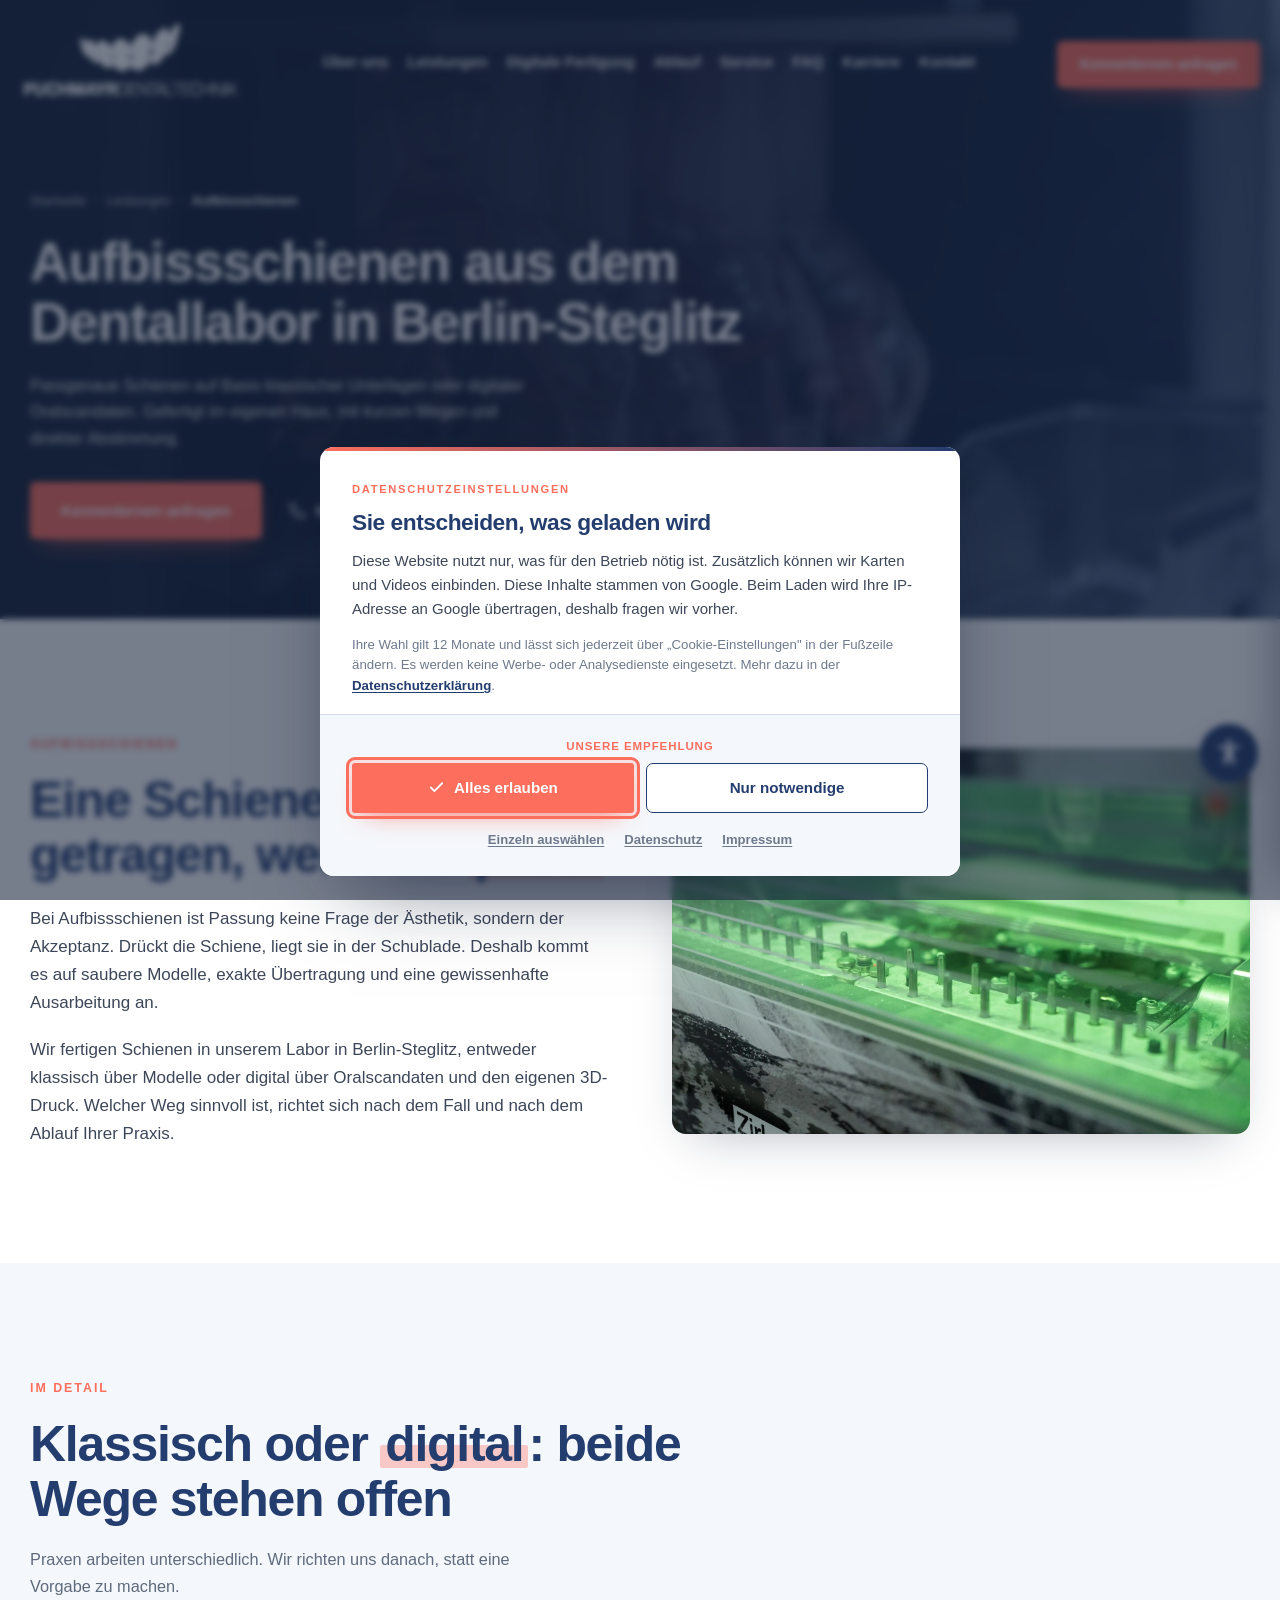
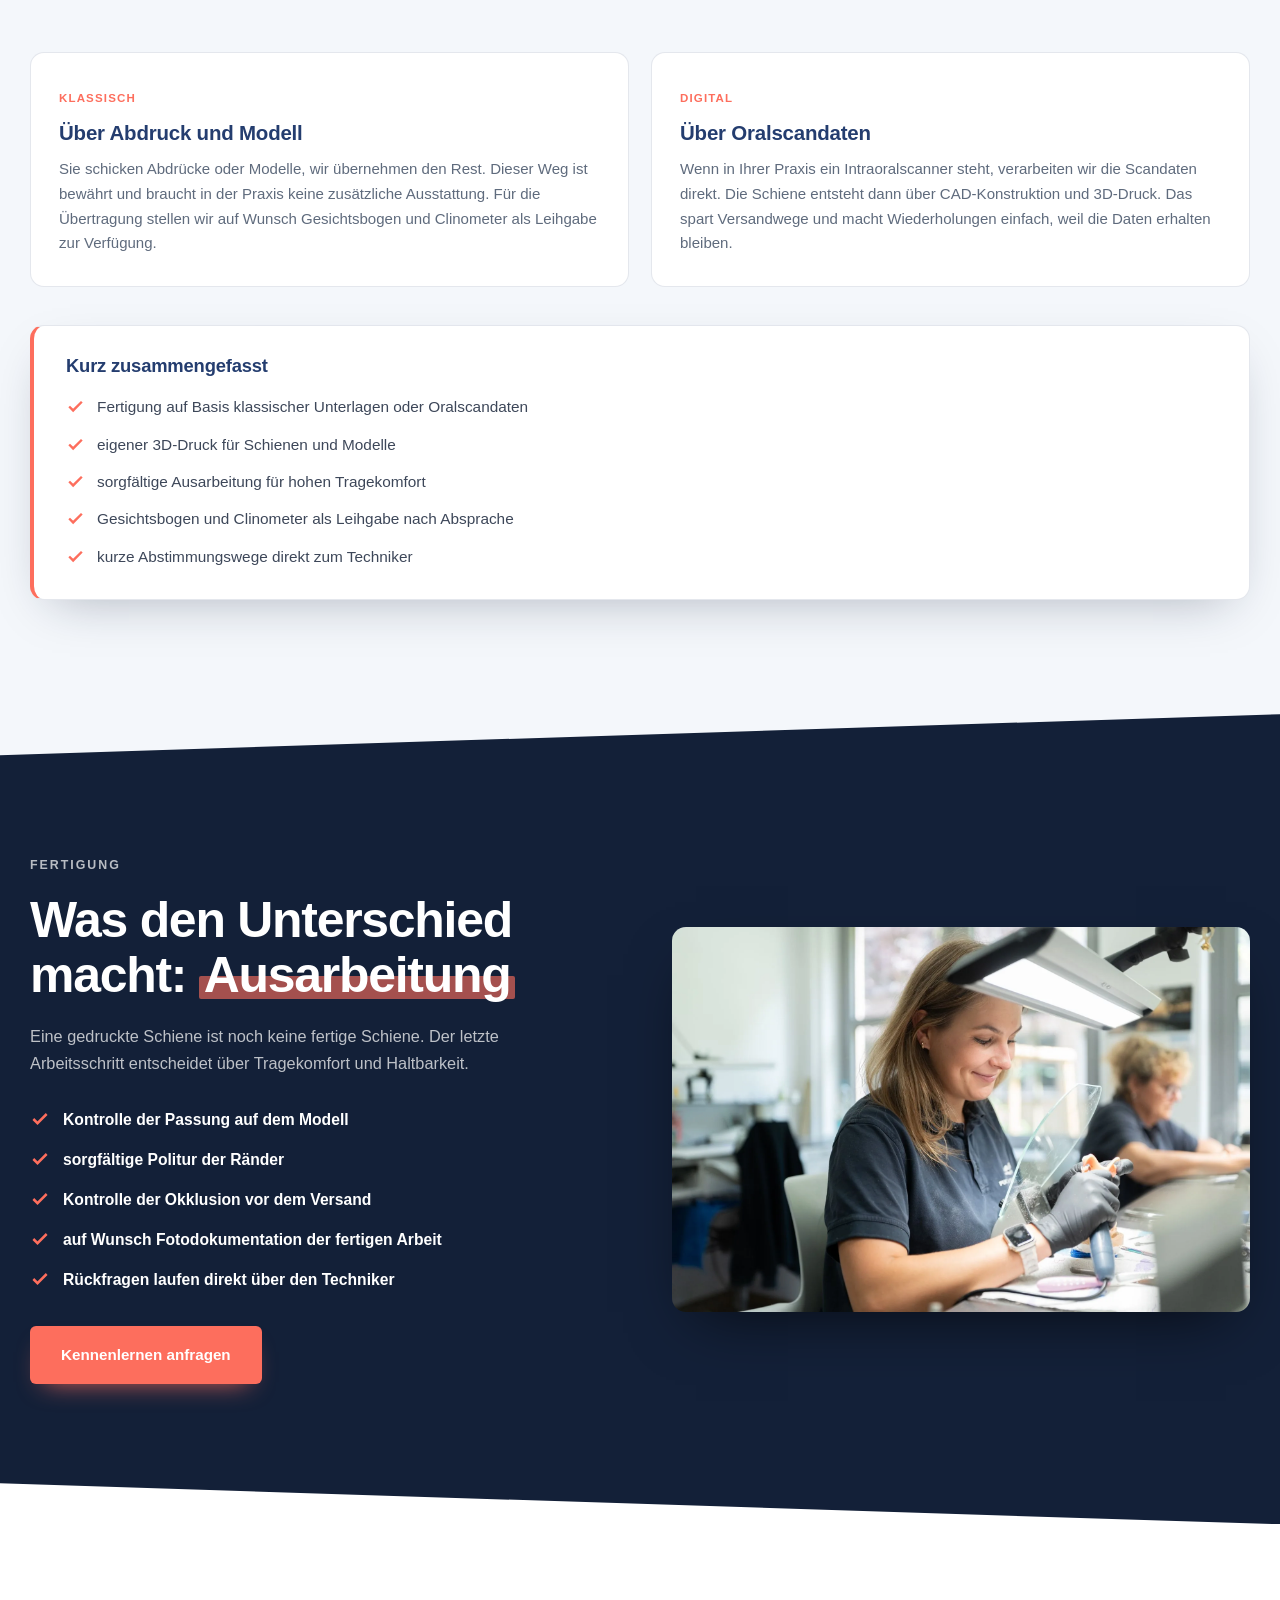
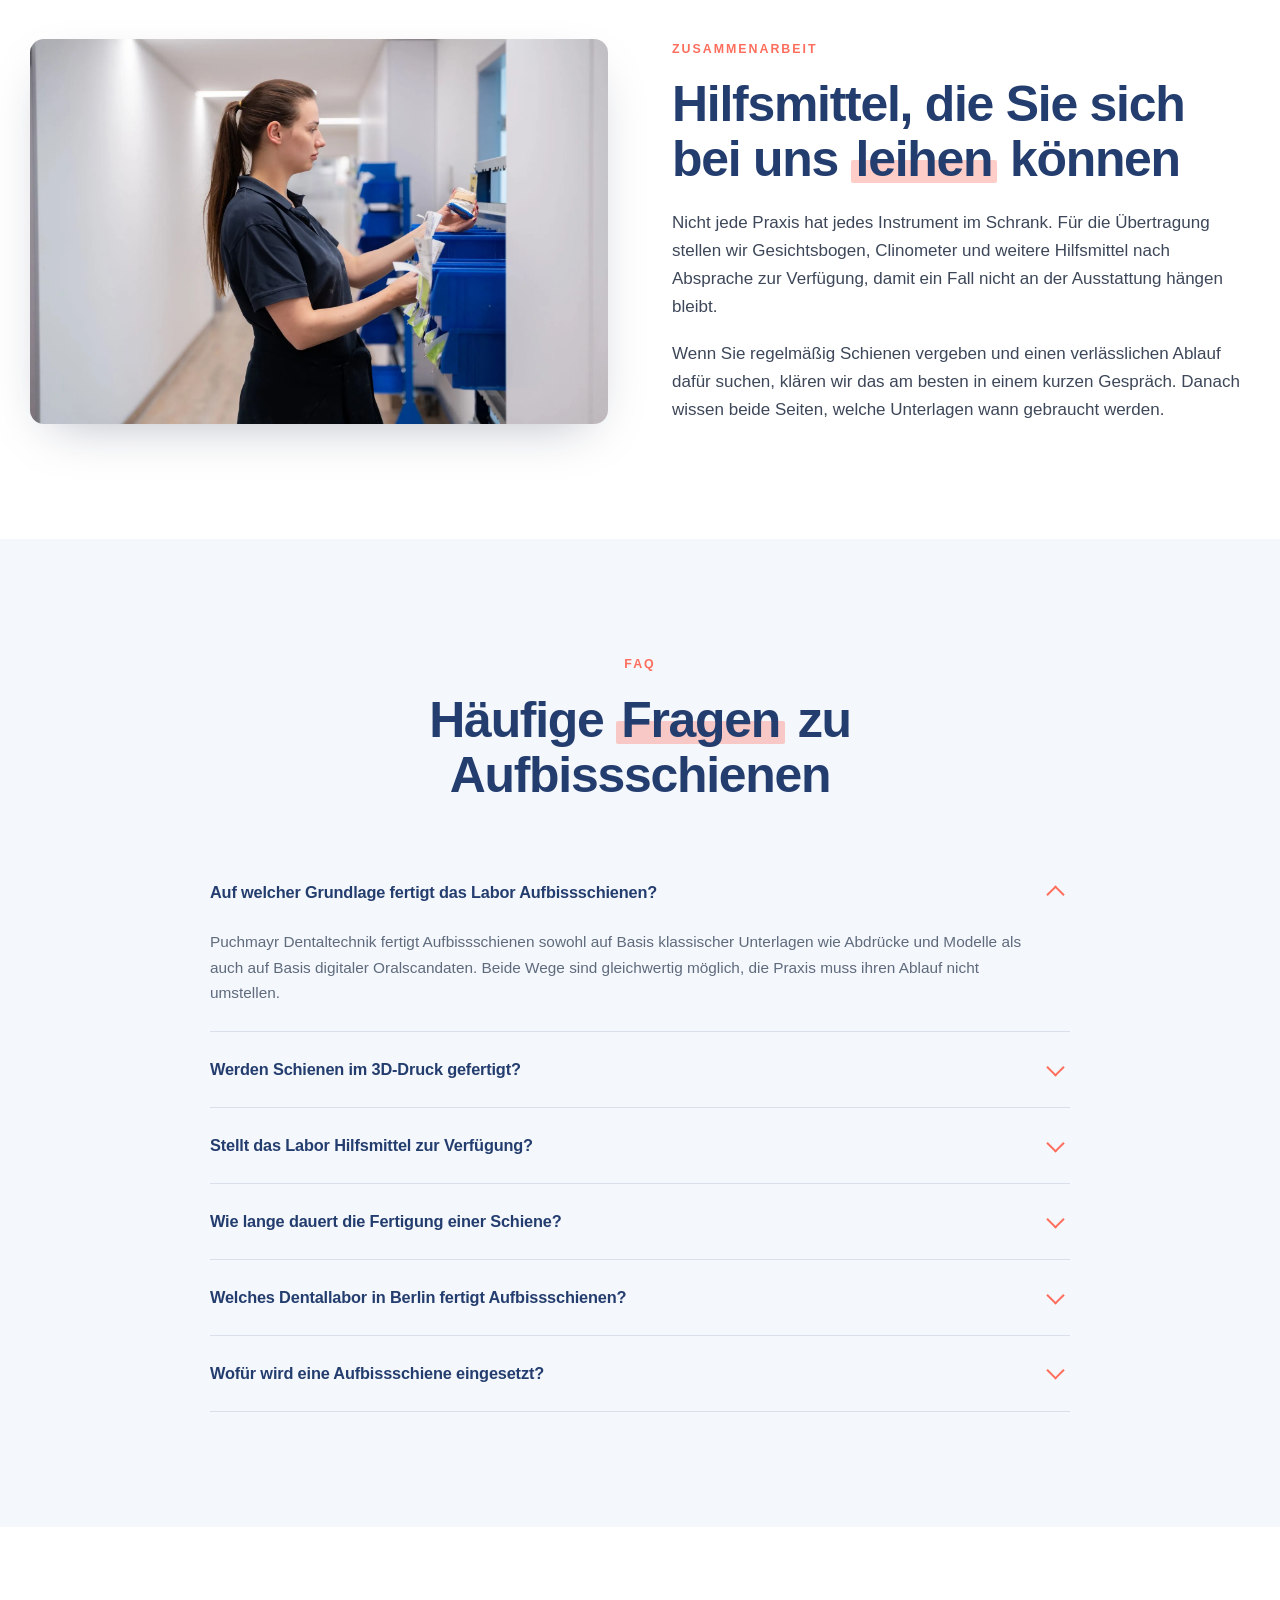
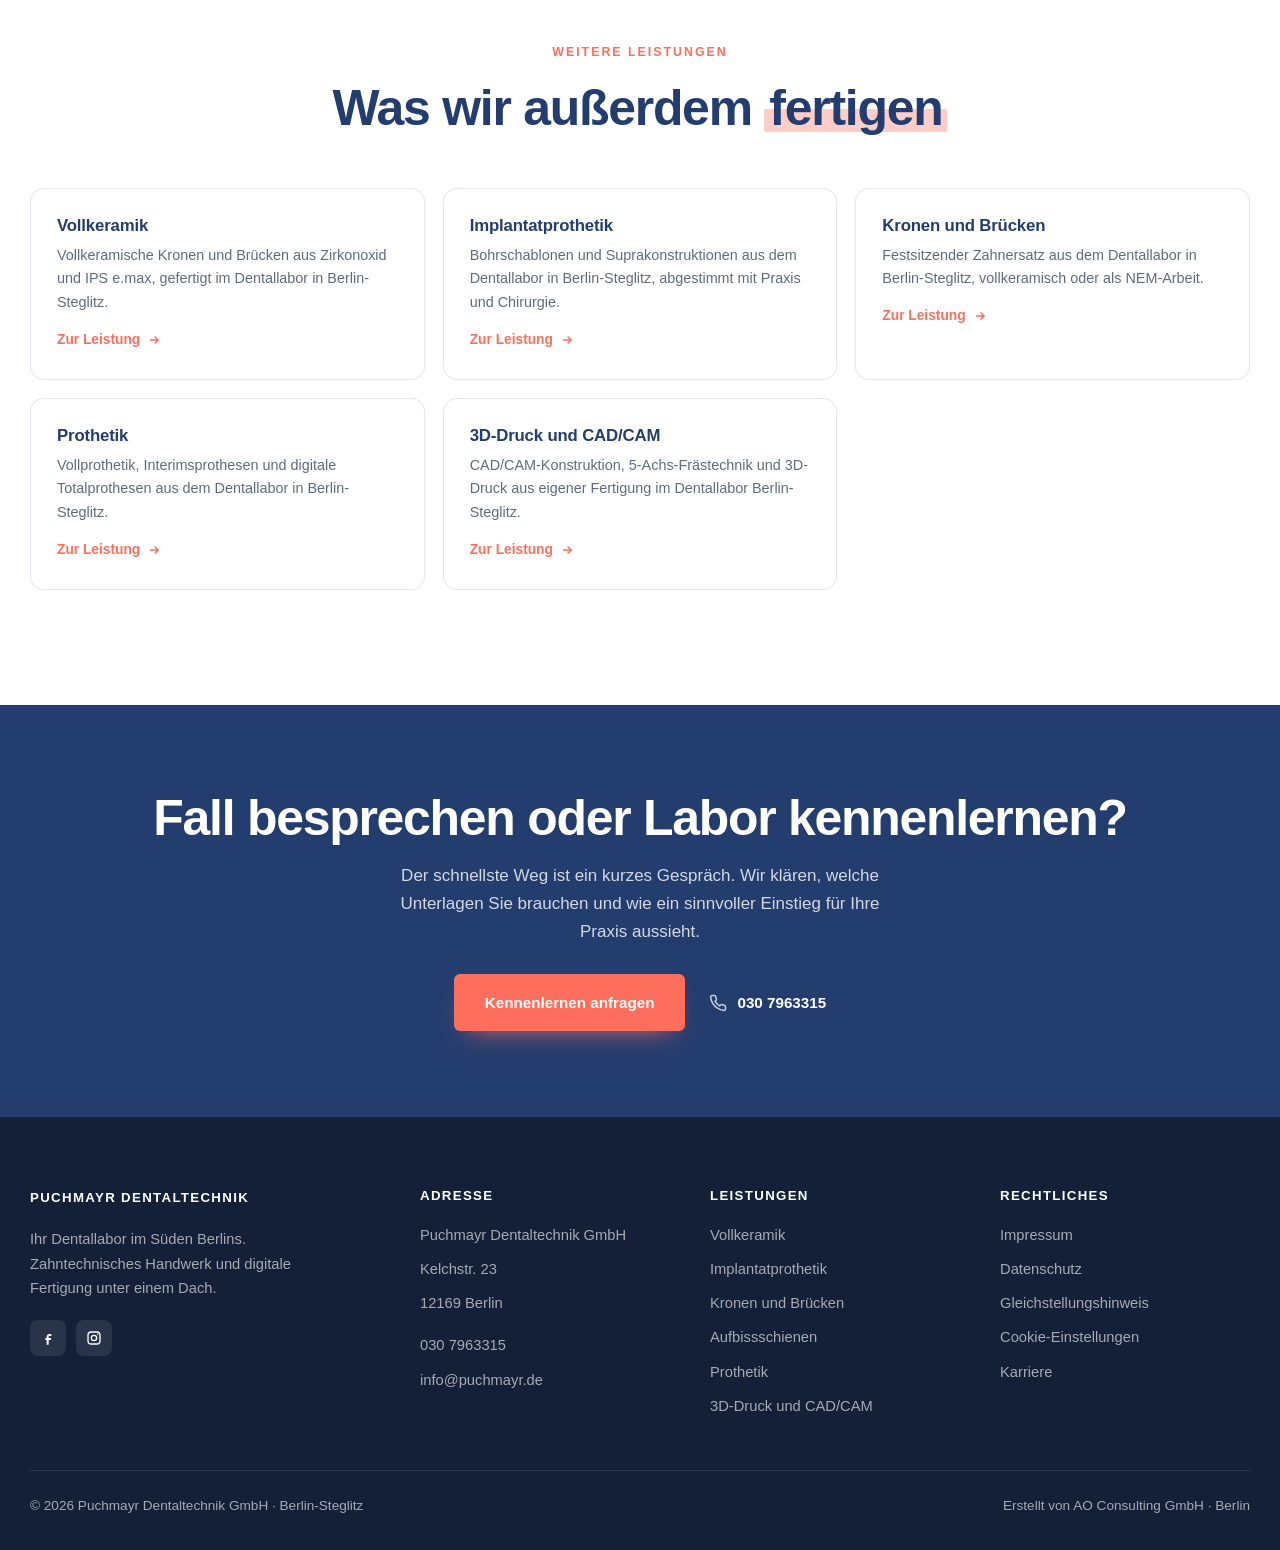
==== commit 8118b21f: "Fußzeile: „· Berlin" an AO-Consulting-Hinweis angehängt Der Text „Erstellt von AO Consulting GmbH" i" ====
--- a/website/aufbissschienen.html
+++ b/website/aufbissschienen.html
@@ -450,7 +450,7 @@
     </div>
     <div class="foot__bar">
       <span>© 2026 Puchmayr Dentaltechnik GmbH · Berlin-Steglitz</span>
-      <span>Erstellt von AO Consulting GmbH</span>
+      <span>Erstellt von AO Consulting GmbH · Berlin</span>
     </div>
   </div>
 </footer>
--- a/website/assets/stil.css
+++ b/website/assets/stil.css
@@ -14,7 +14,7 @@
   --mist-2:#F4F7FB;
   --steel:#A9B5CB;
   --text:#3D4759;
-  --muted:#6E7A8C;
+  --muted:#5F6B7D; /* vorher #6E7A8C, Kontrast 4.35:1; jetzt 5.4:1 (WCAG AA) */
   --white:#fff;
   --line:rgba(36,61,111,.12);
   --shadow:0 18px 50px -22px rgba(19,32,56,.35);
@@ -739,3 +739,6 @@
   .preis{grid-template-columns:1fr}
   .preis__zahlen{grid-template-columns:1fr}
 }
+
+/* Honeypot: fuer Menschen unsichtbar, fuer Bots ein normales Feld */
+.form .hp{position:absolute;left:-9999px;width:1px;height:1px;overflow:hidden}
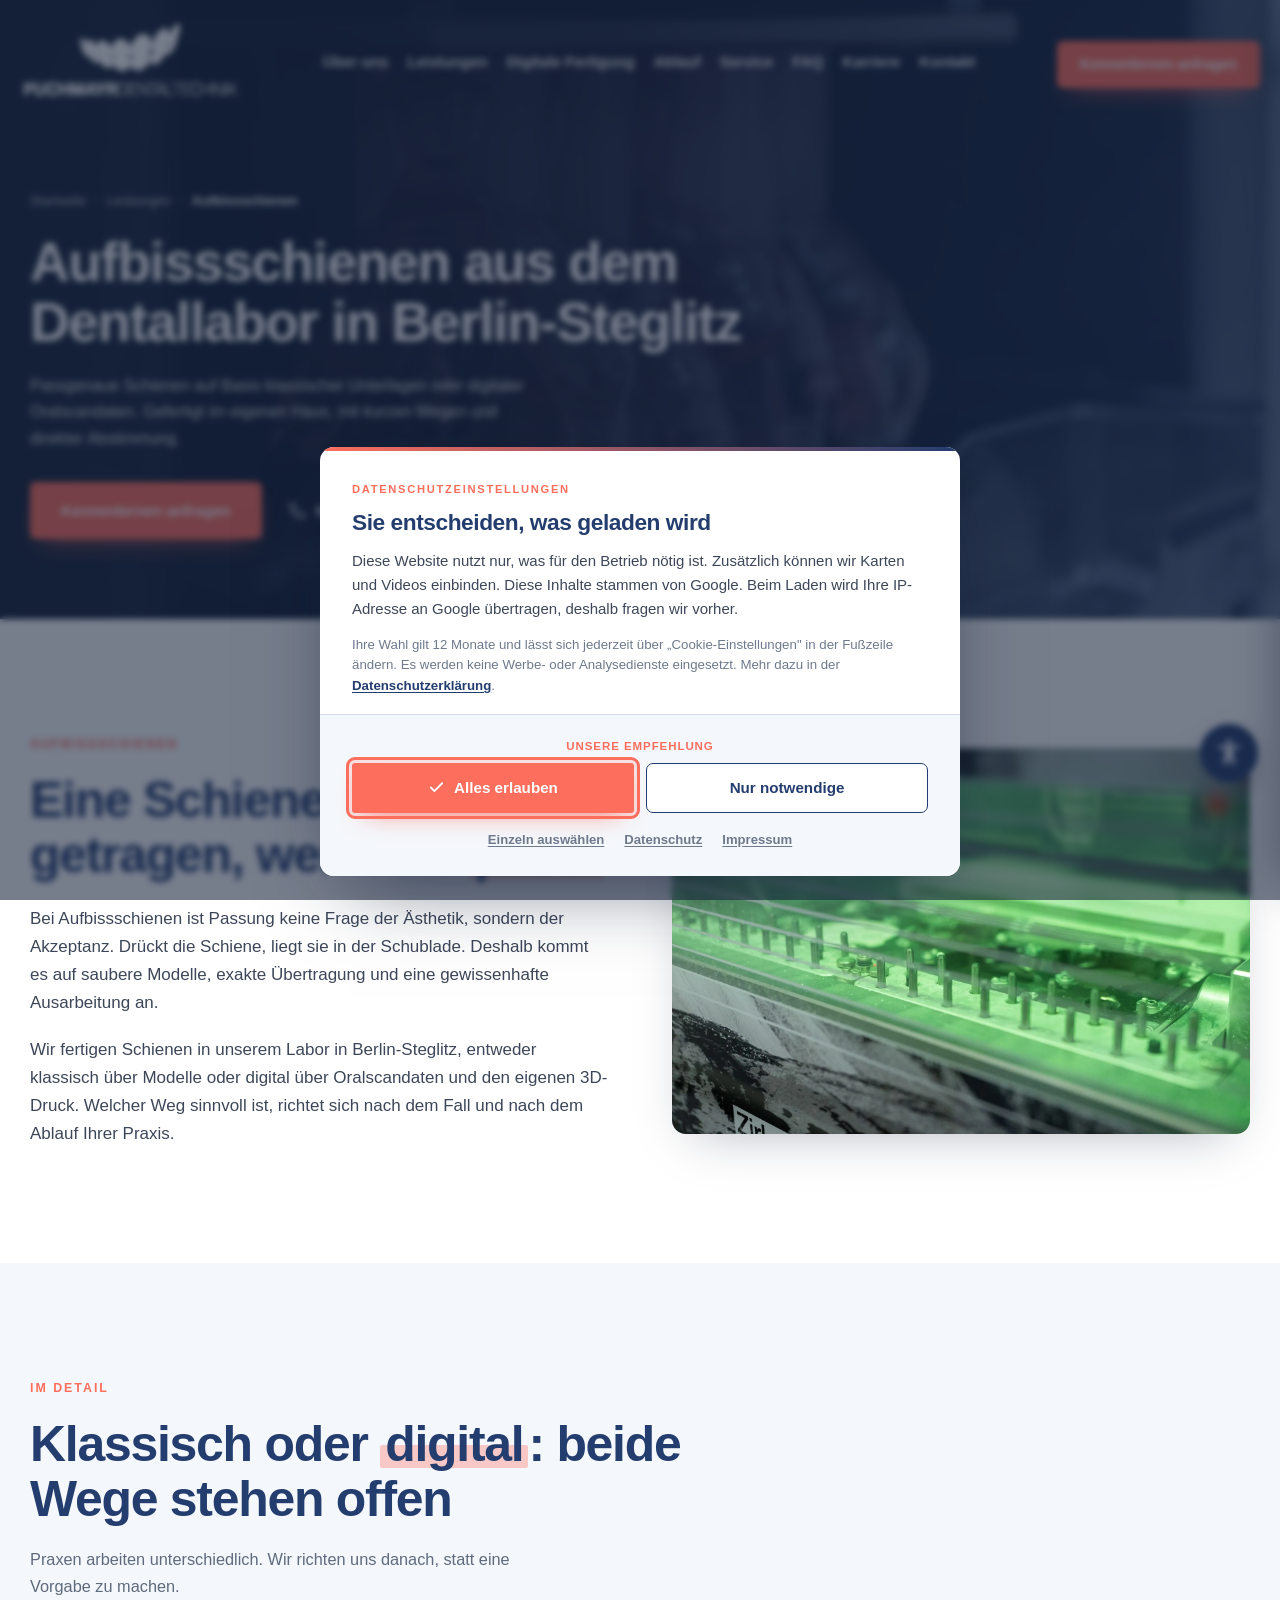
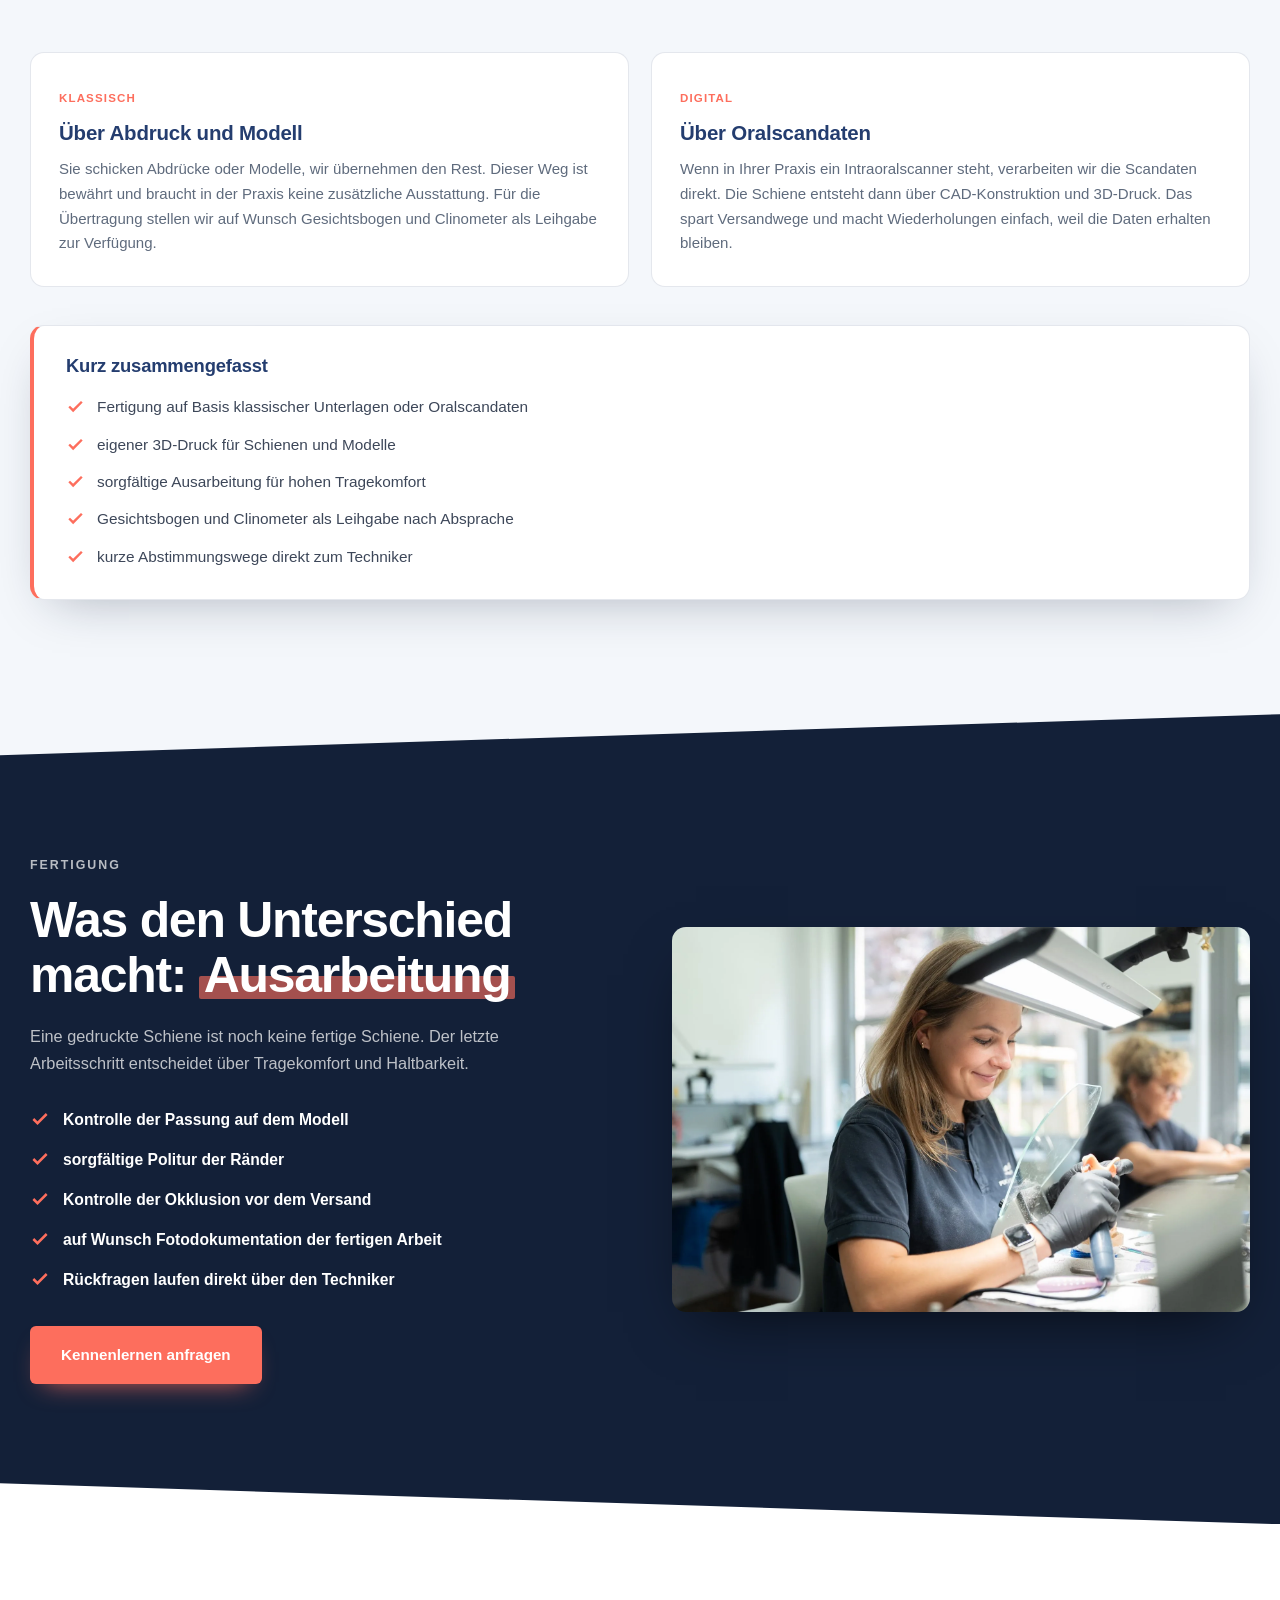
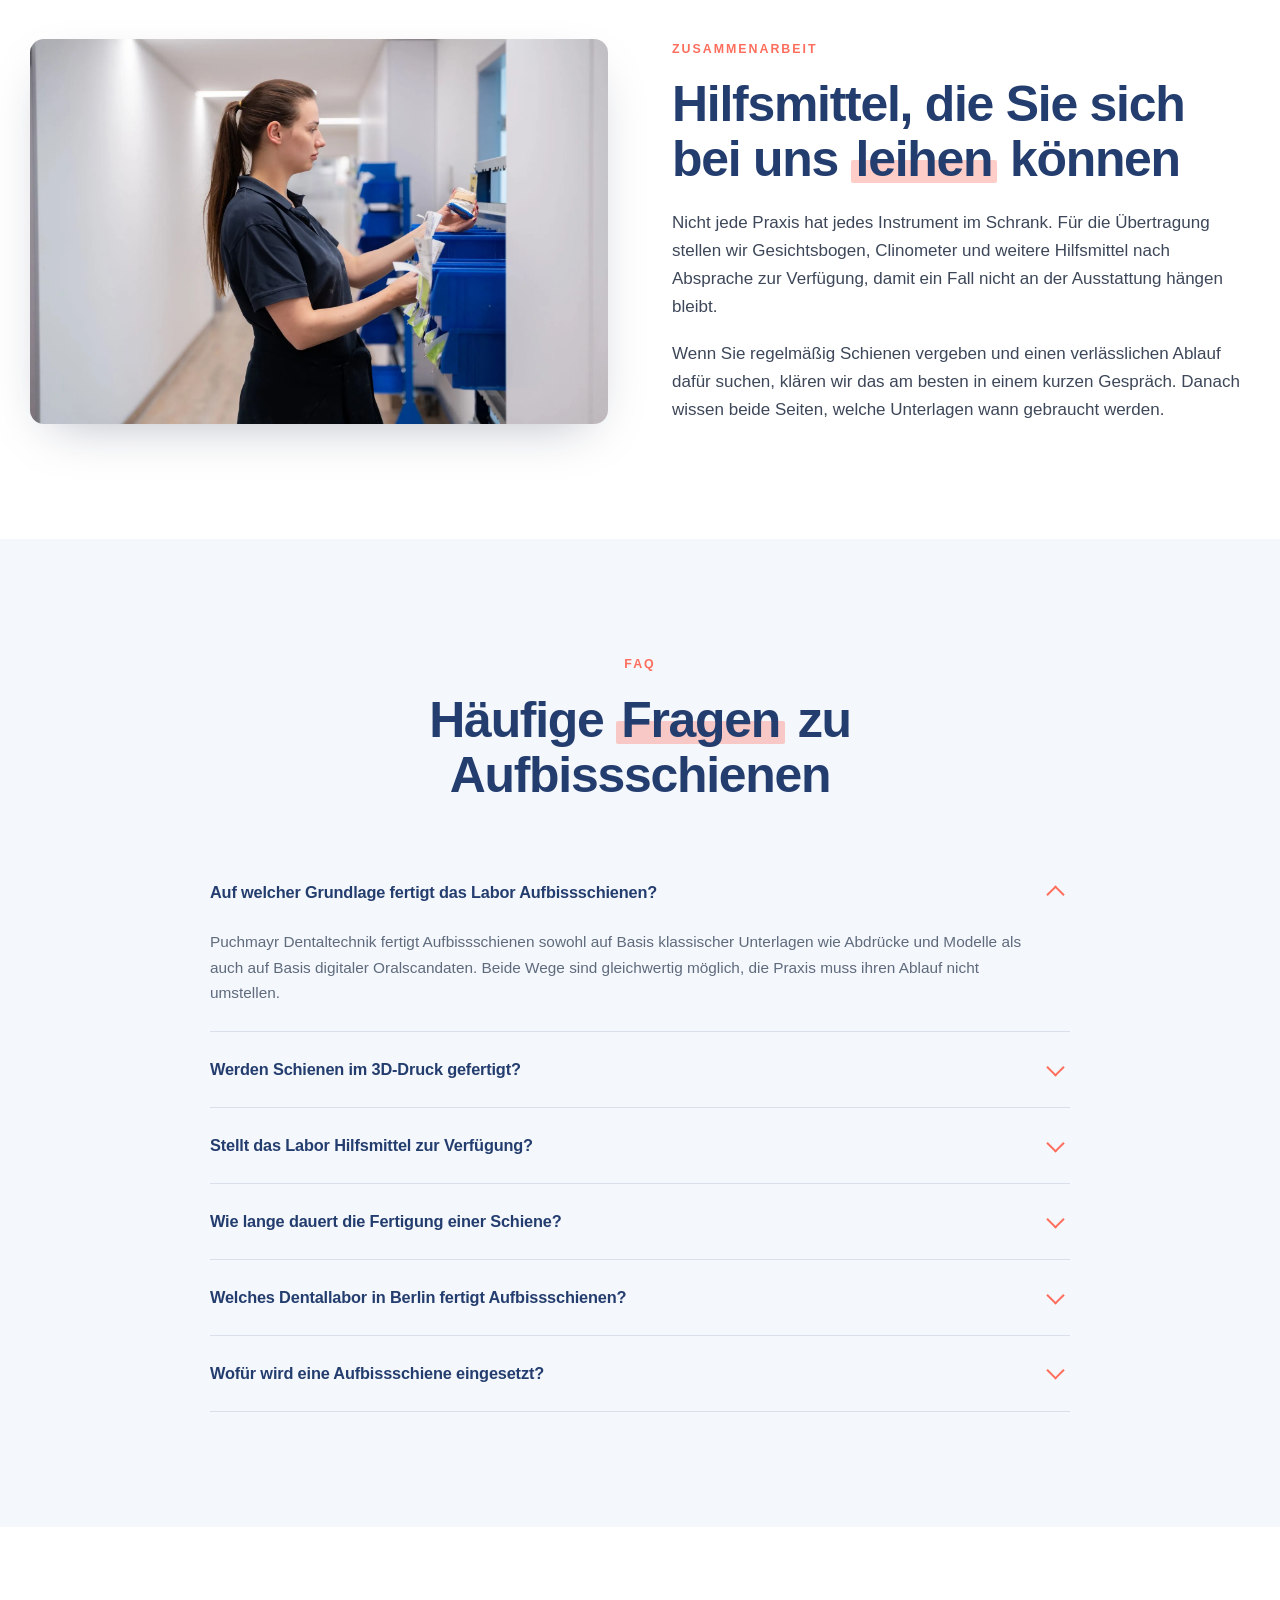
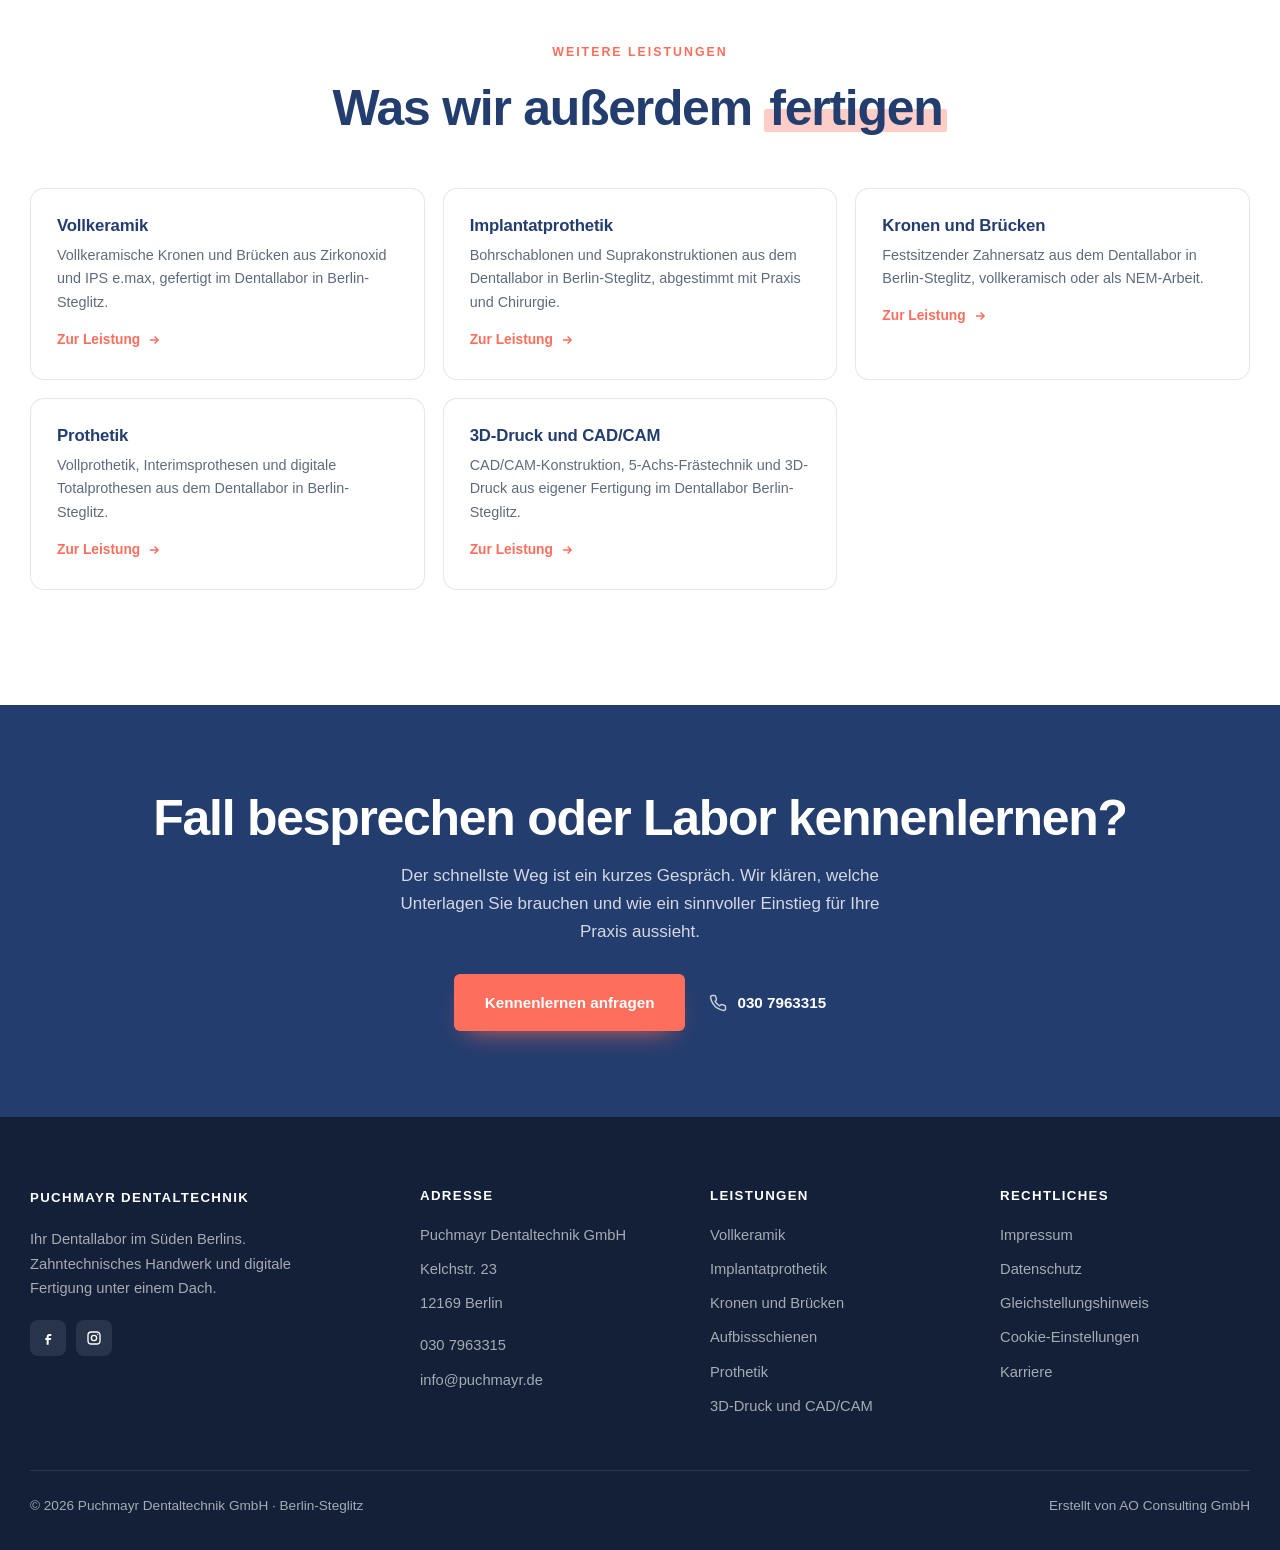
==== commit 952bf780: "Revert "Fußzeile: „· Berlin" an AO-Consulting-Hinweis angehängt" This reverts commit 8118b21f12d6b43" ====
--- a/website/aufbissschienen.html
+++ b/website/aufbissschienen.html
@@ -450,7 +450,7 @@
     </div>
     <div class="foot__bar">
       <span>© 2026 Puchmayr Dentaltechnik GmbH · Berlin-Steglitz</span>
-      <span>Erstellt von AO Consulting GmbH · Berlin</span>
+      <span>Erstellt von AO Consulting GmbH</span>
     </div>
   </div>
 </footer>
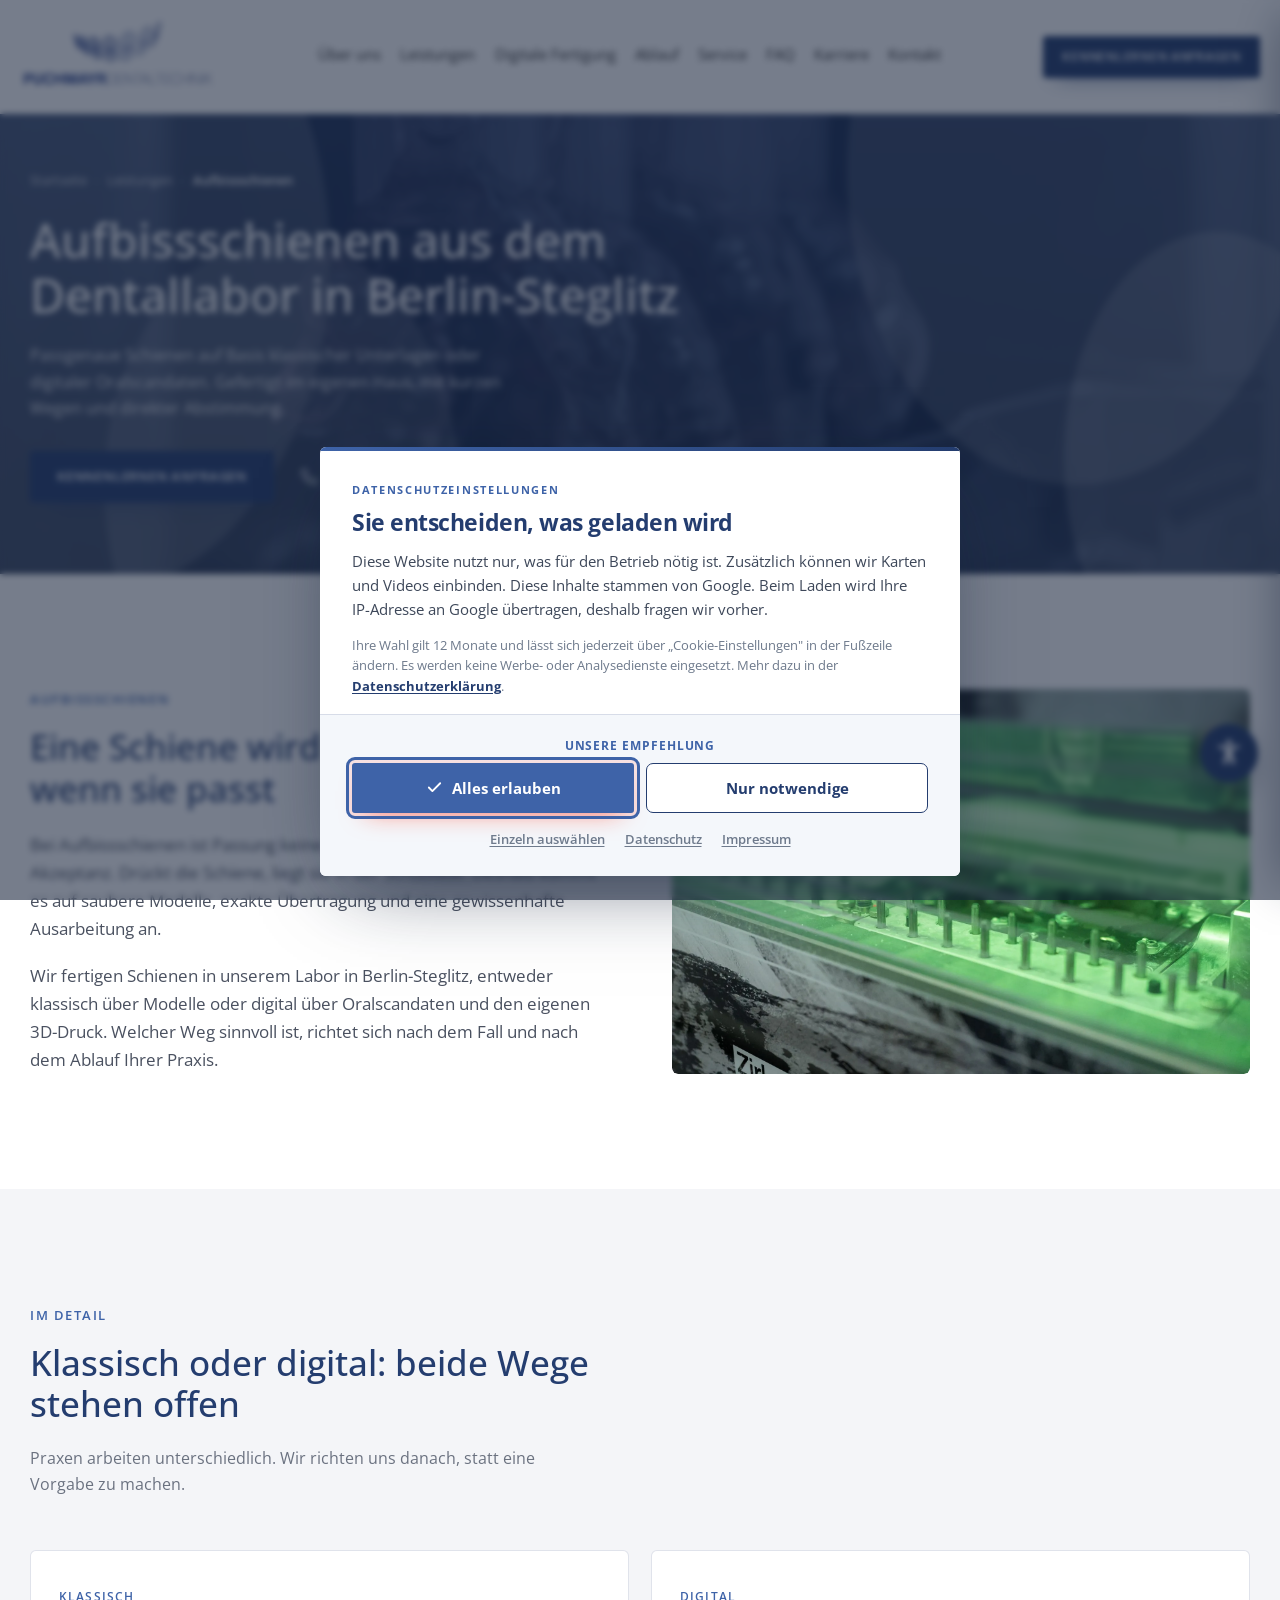
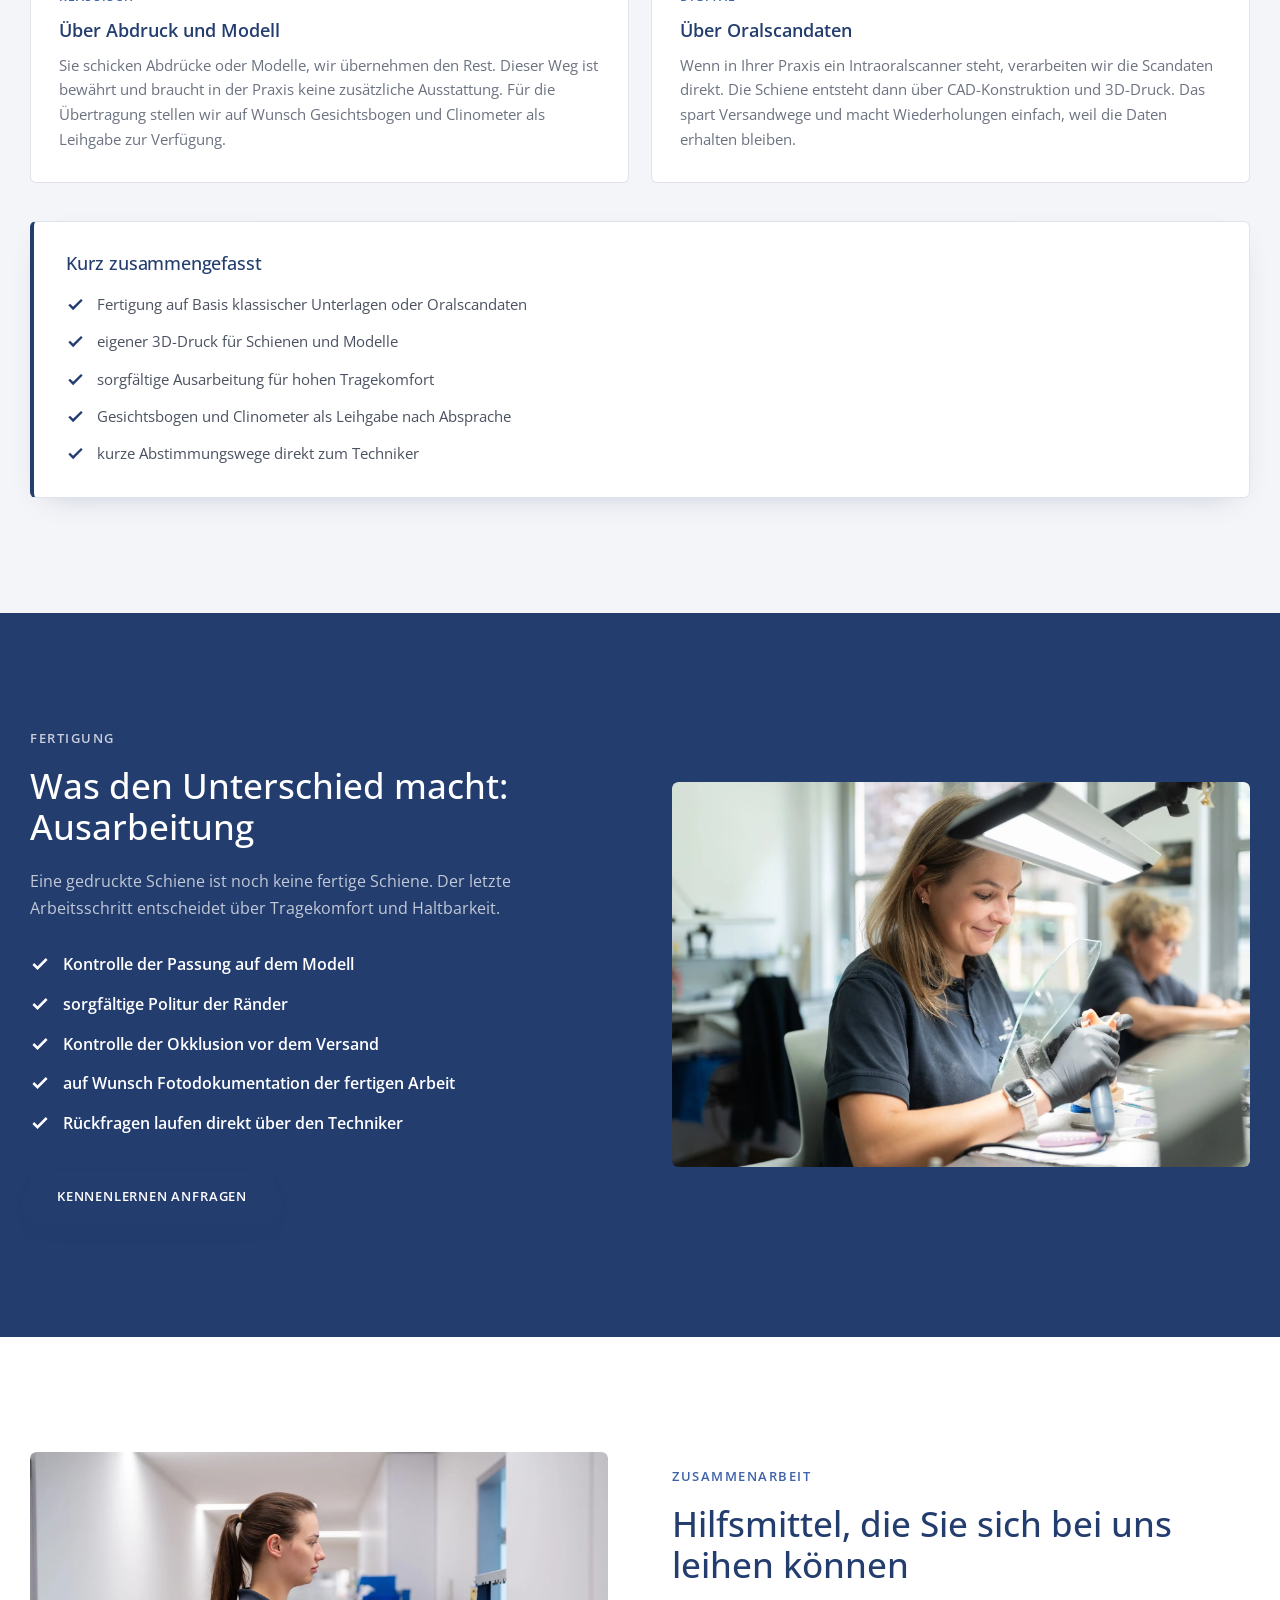
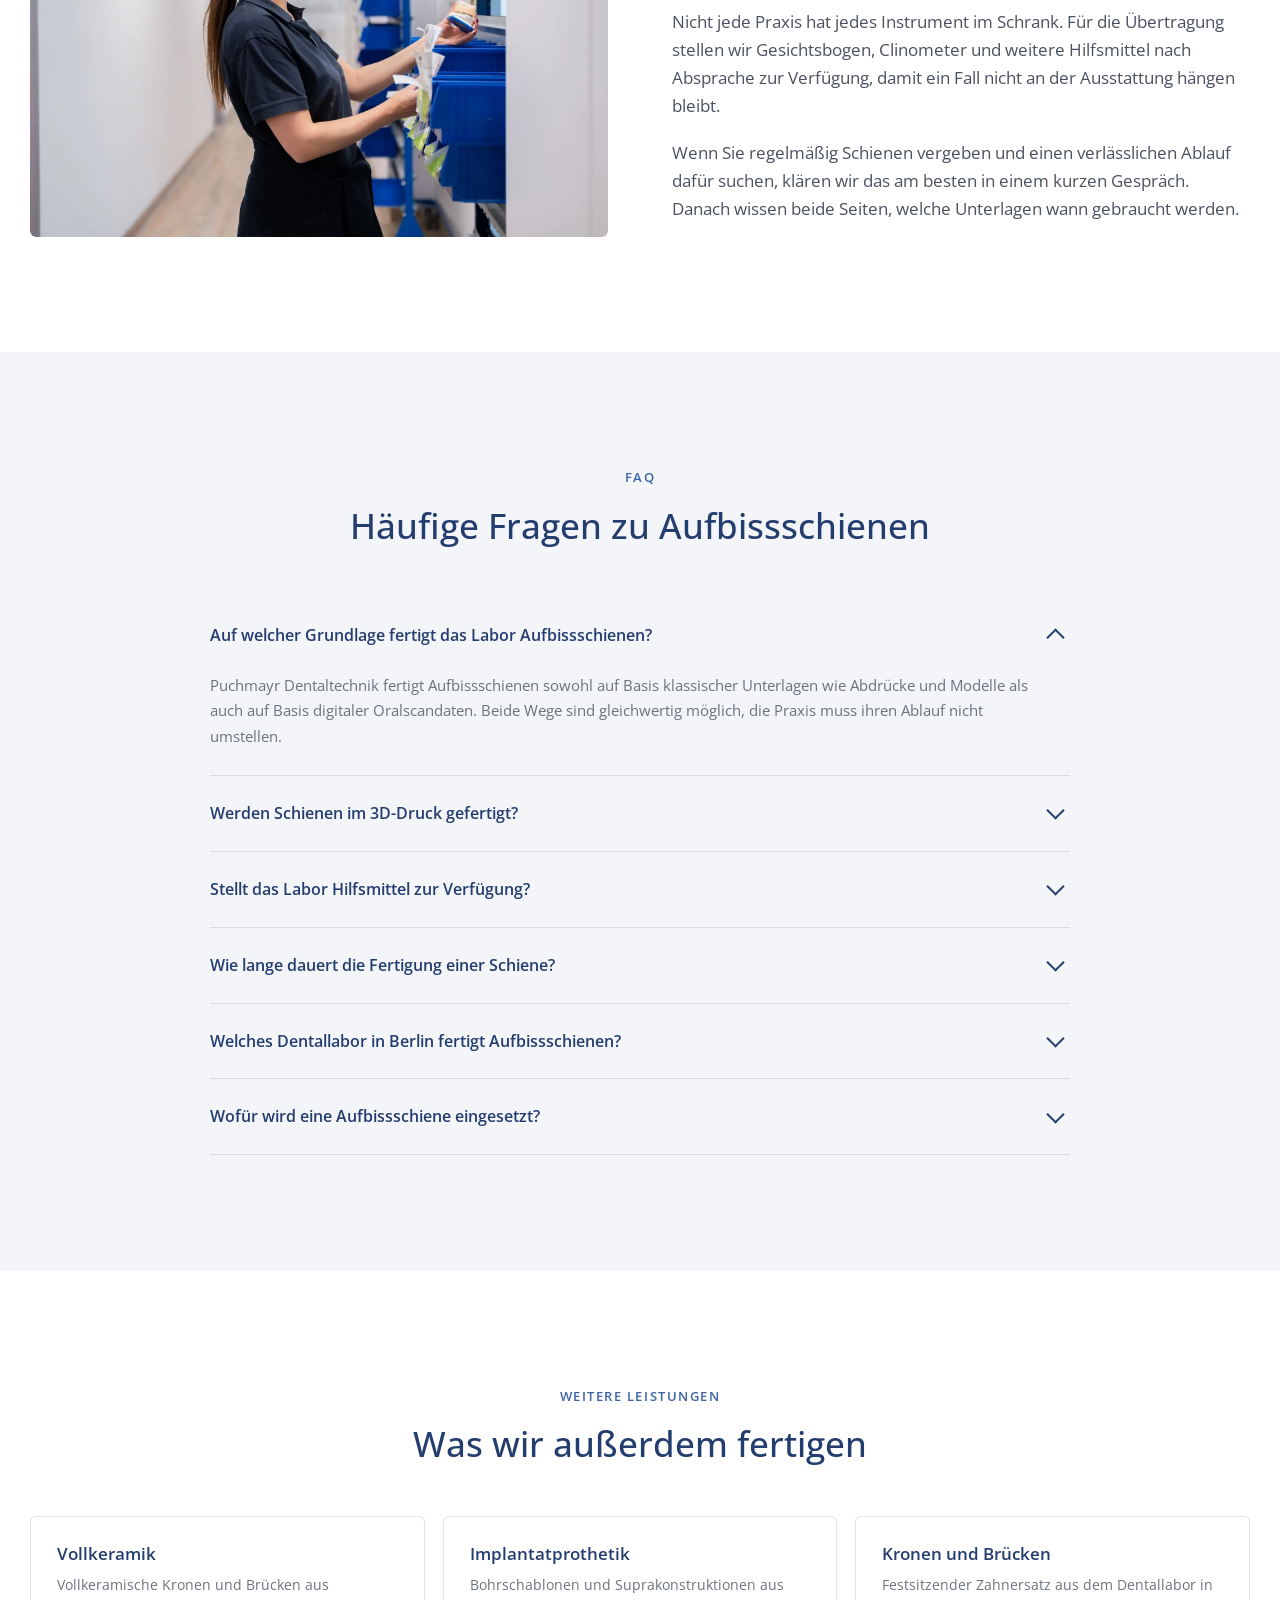
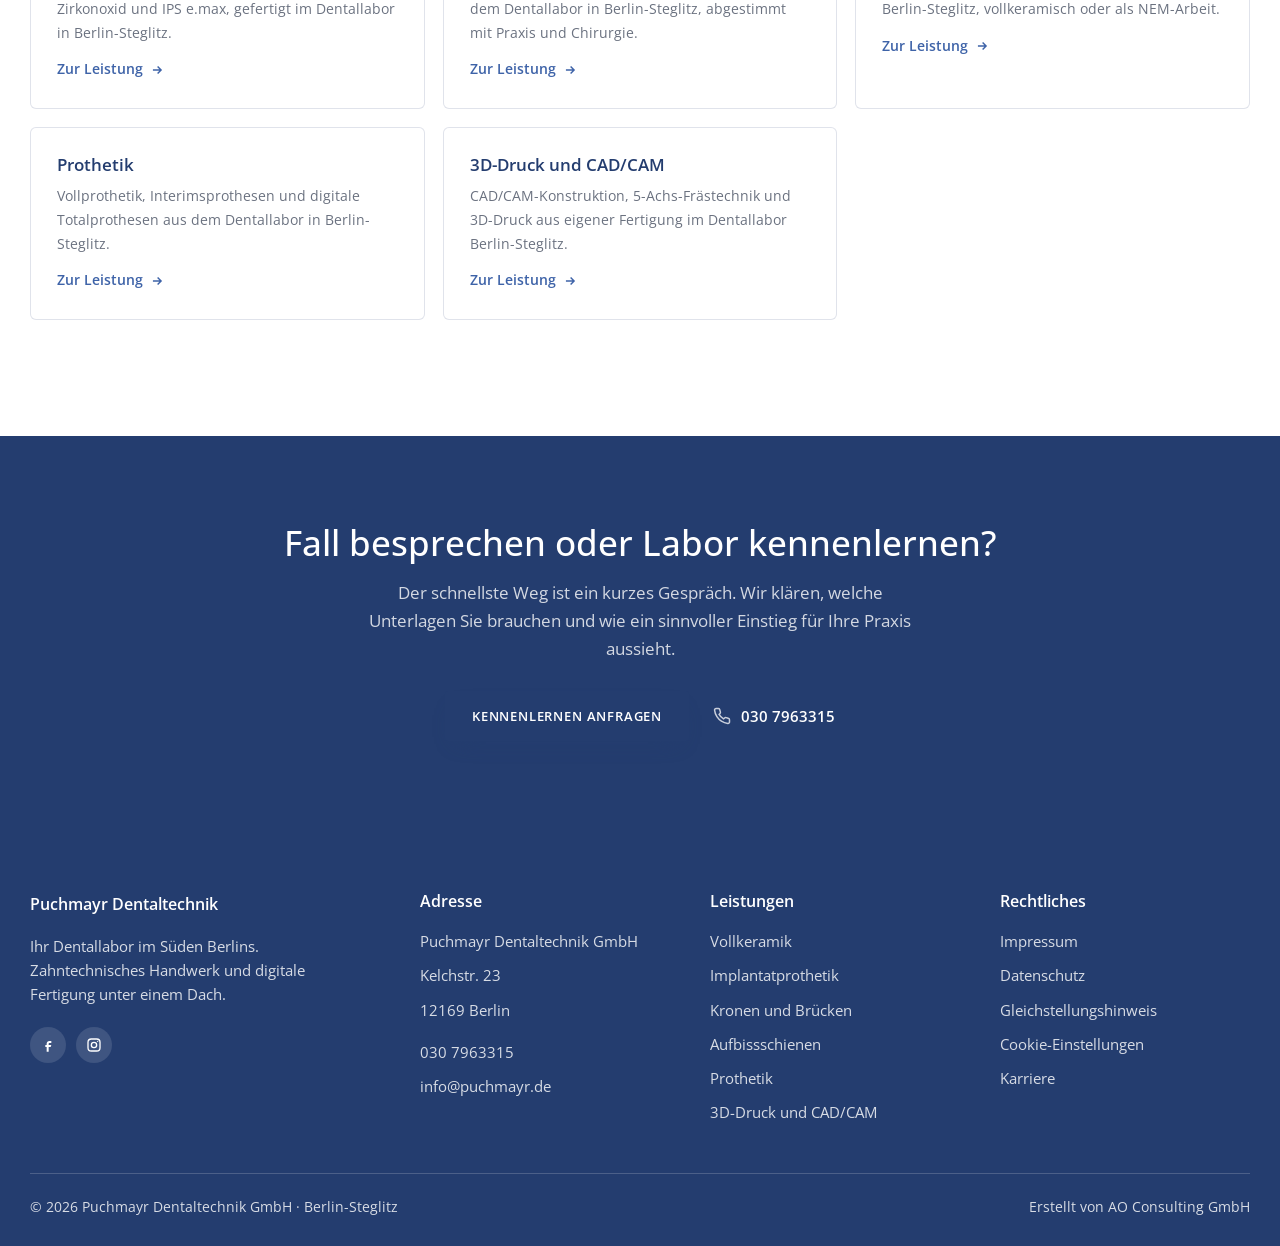
==== commit ceb8ebed: "Design Fassung 2: Erscheinungsbild der alten Seite, Orange entfernt Auf Wunsch der drei Entscheider " ====
--- a/website/aufbissschienen.html
+++ b/website/aufbissschienen.html
@@ -33,8 +33,8 @@
 <meta name="geo.position" content="52.450844;13.3575369">
 
 <!-- Schriften lokal, keine Verbindung zu Google -->
-<link rel="preload" href="fonts/plus-jakarta-sans-latin-400-normal.woff2" as="font" type="font/woff2" crossorigin>
-<link rel="preload" href="fonts/plus-jakarta-sans-latin-800-normal.woff2" as="font" type="font/woff2" crossorigin>
+<link rel="preload" href="fonts/open-sans-latin-400-normal.woff2" as="font" type="font/woff2" crossorigin>
+<link rel="preload" href="fonts/open-sans-latin-600-normal.woff2" as="font" type="font/woff2" crossorigin>
 <link rel="stylesheet" href="assets/schrift.css">
 <link rel="stylesheet" href="assets/stil.css">
 <link rel="stylesheet" href="assets/barrierefreiheit.css">
@@ -455,7 +455,9 @@
   </div>
 </footer>
 
+<script src="assets/ao-konfiguration.js"></script>
 <script src="assets/einwilligung.js" defer></script>
+<script src="assets/messung.js" defer></script>
 <script src="assets/skript.js" defer></script>
 <script src="assets/barrierefreiheit.js" defer></script>
 </body>
--- a/website/assets/schrift.css
+++ b/website/assets/schrift.css
@@ -1,90 +1,82 @@
 /* ============================================================================
-   PLUS JAKARTA SANS, LOKAL AUSGELIEFERT
+   OPEN SANS, LOKAL AUSGELIEFERT
+   Die Schrift der bisherigen Webseite puchmayr.de. Auf Wunsch der drei
+   Entscheider bleibt das Erscheinungsbild im alten Universum.
    Keine Verbindung zu Google. Damit ist die Datenschutzerklärung
-   ("Die Schriften sind lokal installiert") technisch gedeckt und die Seite
-   lädt schneller, weil eine fremde Domain und ein DNS-Lookup wegfallen.
+   ("Die Schriften sind lokal installiert") technisch gedeckt.
 
-   Quelle der Dateien: Fontsource (@fontsource/plus-jakarta-sans 5.3.0),
-   Schrift unter SIL Open Font License 1.1, siehe fonts/LICENSE-Plus-Jakarta-Sans.txt
+   Quelle der Dateien: Fontsource (@fontsource/open-sans),
+   Schrift unter SIL Open Font License 1.1, siehe fonts/LICENSE-Open-Sans.txt
    ============================================================================ */
 
 @font-face{
-  font-family:'Plus Jakarta Sans';
+  font-family:'Open Sans';
   font-style:normal;
   font-weight:400;
   font-display:swap;
-  src:url('../fonts/plus-jakarta-sans-latin-400-normal.woff2') format('woff2');
+  src:url('../fonts/open-sans-latin-400-normal.woff2') format('woff2');
   unicode-range:U+0000-00FF,U+0131,U+0152-0153,U+02BB-02BC,U+02C6,U+02DA,U+02DC,U+0304,U+0308,U+0329,U+2000-206F,U+20AC,U+2122,U+2191,U+2193,U+2212,U+2215,U+FEFF,U+FFFD;
 }
+
 @font-face{
-  font-family:'Plus Jakarta Sans';
+  font-family:'Open Sans';
   font-style:normal;
   font-weight:400;
   font-display:swap;
-  src:url('../fonts/plus-jakarta-sans-latin-ext-400-normal.woff2') format('woff2');
+  src:url('../fonts/open-sans-latin-ext-400-normal.woff2') format('woff2');
   unicode-range:U+0100-02BA,U+02BD-02C5,U+02C7-02CC,U+02CE-02D7,U+02DD-02FF,U+0304,U+0308,U+0329,U+1D00-1DBF,U+1E00-1E9F,U+1EF2-1EFF,U+2020,U+20A0-20AB,U+20AD-20C0,U+2113,U+2C60-2C7F,U+A720-A7FF;
 }
+
 @font-face{
-  font-family:'Plus Jakarta Sans';
+  font-family:'Open Sans';
   font-style:normal;
   font-weight:500;
   font-display:swap;
-  src:url('../fonts/plus-jakarta-sans-latin-500-normal.woff2') format('woff2');
+  src:url('../fonts/open-sans-latin-500-normal.woff2') format('woff2');
   unicode-range:U+0000-00FF,U+0131,U+0152-0153,U+02BB-02BC,U+02C6,U+02DA,U+02DC,U+0304,U+0308,U+0329,U+2000-206F,U+20AC,U+2122,U+2191,U+2193,U+2212,U+2215,U+FEFF,U+FFFD;
 }
+
 @font-face{
-  font-family:'Plus Jakarta Sans';
+  font-family:'Open Sans';
   font-style:normal;
   font-weight:500;
   font-display:swap;
-  src:url('../fonts/plus-jakarta-sans-latin-ext-500-normal.woff2') format('woff2');
+  src:url('../fonts/open-sans-latin-ext-500-normal.woff2') format('woff2');
   unicode-range:U+0100-02BA,U+02BD-02C5,U+02C7-02CC,U+02CE-02D7,U+02DD-02FF,U+0304,U+0308,U+0329,U+1D00-1DBF,U+1E00-1E9F,U+1EF2-1EFF,U+2020,U+20A0-20AB,U+20AD-20C0,U+2113,U+2C60-2C7F,U+A720-A7FF;
 }
+
 @font-face{
-  font-family:'Plus Jakarta Sans';
+  font-family:'Open Sans';
   font-style:normal;
   font-weight:600;
   font-display:swap;
-  src:url('../fonts/plus-jakarta-sans-latin-600-normal.woff2') format('woff2');
+  src:url('../fonts/open-sans-latin-600-normal.woff2') format('woff2');
   unicode-range:U+0000-00FF,U+0131,U+0152-0153,U+02BB-02BC,U+02C6,U+02DA,U+02DC,U+0304,U+0308,U+0329,U+2000-206F,U+20AC,U+2122,U+2191,U+2193,U+2212,U+2215,U+FEFF,U+FFFD;
 }
+
 @font-face{
-  font-family:'Plus Jakarta Sans';
+  font-family:'Open Sans';
   font-style:normal;
   font-weight:600;
   font-display:swap;
-  src:url('../fonts/plus-jakarta-sans-latin-ext-600-normal.woff2') format('woff2');
+  src:url('../fonts/open-sans-latin-ext-600-normal.woff2') format('woff2');
   unicode-range:U+0100-02BA,U+02BD-02C5,U+02C7-02CC,U+02CE-02D7,U+02DD-02FF,U+0304,U+0308,U+0329,U+1D00-1DBF,U+1E00-1E9F,U+1EF2-1EFF,U+2020,U+20A0-20AB,U+20AD-20C0,U+2113,U+2C60-2C7F,U+A720-A7FF;
 }
+
 @font-face{
-  font-family:'Plus Jakarta Sans';
+  font-family:'Open Sans';
   font-style:normal;
   font-weight:700;
   font-display:swap;
-  src:url('../fonts/plus-jakarta-sans-latin-700-normal.woff2') format('woff2');
+  src:url('../fonts/open-sans-latin-700-normal.woff2') format('woff2');
   unicode-range:U+0000-00FF,U+0131,U+0152-0153,U+02BB-02BC,U+02C6,U+02DA,U+02DC,U+0304,U+0308,U+0329,U+2000-206F,U+20AC,U+2122,U+2191,U+2193,U+2212,U+2215,U+FEFF,U+FFFD;
 }
+
 @font-face{
-  font-family:'Plus Jakarta Sans';
+  font-family:'Open Sans';
   font-style:normal;
   font-weight:700;
   font-display:swap;
-  src:url('../fonts/plus-jakarta-sans-latin-ext-700-normal.woff2') format('woff2');
+  src:url('../fonts/open-sans-latin-ext-700-normal.woff2') format('woff2');
   unicode-range:U+0100-02BA,U+02BD-02C5,U+02C7-02CC,U+02CE-02D7,U+02DD-02FF,U+0304,U+0308,U+0329,U+1D00-1DBF,U+1E00-1E9F,U+1EF2-1EFF,U+2020,U+20A0-20AB,U+20AD-20C0,U+2113,U+2C60-2C7F,U+A720-A7FF;
 }
-@font-face{
-  font-family:'Plus Jakarta Sans';
-  font-style:normal;
-  font-weight:800;
-  font-display:swap;
-  src:url('../fonts/plus-jakarta-sans-latin-800-normal.woff2') format('woff2');
-  unicode-range:U+0000-00FF,U+0131,U+0152-0153,U+02BB-02BC,U+02C6,U+02DA,U+02DC,U+0304,U+0308,U+0329,U+2000-206F,U+20AC,U+2122,U+2191,U+2193,U+2212,U+2215,U+FEFF,U+FFFD;
-}
-@font-face{
-  font-family:'Plus Jakarta Sans';
-  font-style:normal;
-  font-weight:800;
-  font-display:swap;
-  src:url('../fonts/plus-jakarta-sans-latin-ext-800-normal.woff2') format('woff2');
-  unicode-range:U+0100-02BA,U+02BD-02C5,U+02C7-02CC,U+02CE-02D7,U+02DD-02FF,U+0304,U+0308,U+0329,U+1D00-1DBF,U+1E00-1E9F,U+1EF2-1EFF,U+2020,U+20A0-20AB,U+20AD-20C0,U+2113,U+2C60-2C7F,U+A720-A7FF;
-}
--- a/website/assets/stil.css
+++ b/website/assets/stil.css
@@ -1,26 +1,30 @@
 /* ============================================================
-   PUCHMAYR DENTALTECHNIK: Design-Entwurf
-   Struktur nach germancrowns.com, CI Puchmayr (Navy / Coral)
+   PUCHMAYR DENTALTECHNIK: Design-Entwurf, Fassung 2
+   Erscheinungsbild der bisherigen Webseite puchmayr.de (Blau, Grau,
+   Weiß, Open Sans, ruhige Flächen), ergänzt um die neue Seitenstruktur
+   mit Unterseiten je Leistung. Kein Orange, keine Schrägkanten.
    AO Consulting GmbH
    ============================================================ */
 
 :root{
-  --navy:#243D6F;
+  --navy:#243D6F;        /* Hausfarbe der alten Seite (Fußzeile, Überschriften) */
   --navy-deep:#1A2C4F;
-  --navy-ink:#132038;
-  --coral:#FD6E5D;
-  --coral-dark:#E85947;
-  --mist:#E8EEF6;
-  --mist-2:#F4F7FB;
+  --navy-ink:#1C3059;    /* dunkle Flächen, etwas heller als früher, nie schwarz */
+  --blue:#3E63A8;        /* helleres Blau für Hover und Akzente */
+  --blue-soft:#CFD5E3;   /* helles Blau-Grau der alten Seite */
+  --accent:var(--navy);  /* ersetzt das frühere Coral an allen Stellen */
+  --accent-dark:var(--navy-deep);
+  --mist:#E9ECF1;        /* helles Grau, wie der Seitenhintergrund der alten Seite */
+  --mist-2:#F4F5F8;
   --steel:#A9B5CB;
-  --text:#3D4759;
-  --muted:#5F6B7D; /* vorher #6E7A8C, Kontrast 4.35:1; jetzt 5.4:1 (WCAG AA) */
+  --text:#4A5160;
+  --muted:#6B7280;       /* Kontrast auf Weiß 4.8:1 (WCAG AA) */
   --white:#fff;
-  --line:rgba(36,61,111,.12);
-  --shadow:0 18px 50px -22px rgba(19,32,56,.35);
+  --line:rgba(36,61,111,.14);
+  --shadow:0 10px 30px -18px rgba(36,61,111,.35);
   --wrap:1220px;
-  --r:14px;
-  --font:"Plus Jakarta Sans",-apple-system,BlinkMacSystemFont,"Segoe UI",Helvetica,Arial,sans-serif;
+  --r:6px;
+  --font:"Open Sans",-apple-system,BlinkMacSystemFont,"Segoe UI",Helvetica,Arial,sans-serif;
 }
 
 *,*::before,*::after{box-sizing:border-box}
@@ -38,57 +42,58 @@
 .wrap{width:min(100% - 48px,var(--wrap));margin-inline:auto}
 
 /* ---------- Typo ---------- */
-h1,h2,h3,h4{font-weight:800;color:var(--navy);letter-spacing:-.025em;line-height:1.1;margin:0}
-h1{font-size:clamp(2.6rem,5.4vw,4.15rem)}
-h2{font-size:clamp(2rem,3.9vw,3.15rem)}
-h3{font-size:clamp(1.15rem,1.6vw,1.35rem);letter-spacing:-.01em;line-height:1.3}
+h1,h2,h3,h4{font-weight:500;color:var(--navy);letter-spacing:0;line-height:1.2;margin:0}
+h1{font-size:clamp(2.2rem,4.4vw,3.5rem);line-height:1.15}
+h2{font-size:clamp(1.7rem,2.7vw,2.25rem)}
+h3{font-size:clamp(1.1rem,1.4vw,1.25rem);font-weight:600;line-height:1.35}
 p{margin:0 0 1.1em}
 p:last-child{margin-bottom:0}
 
 .kicker{
-  font-size:.775rem;font-weight:700;letter-spacing:.16em;text-transform:uppercase;
-  color:var(--coral);margin:0 0 18px;display:block;
-}
-.kicker--light{color:rgba(255,255,255,.7)}
+  font-size:.8rem;font-weight:600;letter-spacing:.12em;text-transform:uppercase;
+  color:var(--blue);margin:0 0 16px;display:block;
+}
+.kicker--light{color:rgba(255,255,255,.75)}
 .lead{font-size:clamp(1.02rem,1.2vw,1.13rem);color:var(--muted);max-width:60ch}
 
-/* Marker-Highlight hinter einzelnen Wörtern (Kernelement des Referenz-Designs) */
-.mark{position:relative;display:inline-block;z-index:0;padding:0 .1em}
-.mark::before{
-  content:"";position:absolute;left:0;right:0;bottom:.08em;height:.46em;
-  background:var(--coral);opacity:.34;z-index:-1;border-radius:2px;
-}
-.mark--light::before{background:var(--coral);opacity:.62}
+/* Der frühere Marker-Effekt in Orange entfällt. Die Wörter bleiben im Text,
+   damit die Überschriften unverändert lesbar sind. */
+.mark{position:static;display:inline;padding:0}
+.mark::before{content:none}
 
 /* ---------- Buttons ---------- */
 .btn{
   display:inline-flex;align-items:center;gap:10px;justify-content:center;
-  padding:15px 30px;border-radius:6px;font-weight:700;font-size:.95rem;
+  padding:13px 26px;border-radius:3px;font-weight:600;font-size:.84rem;
+  letter-spacing:.06em;text-transform:uppercase;white-space:nowrap;
   text-decoration:none;border:1.5px solid transparent;cursor:pointer;
   transition:transform .18s ease,background .18s ease,color .18s ease,box-shadow .18s ease;
 }
-.btn:hover{transform:translateY(-2px)}
-.btn--primary{background:var(--coral);color:#fff;box-shadow:0 12px 26px -14px rgba(253,110,93,.9)}
-.btn--primary:hover{background:var(--coral-dark)}
+.btn:hover{transform:translateY(-1px)}
+.btn--primary{background:var(--navy);color:#fff;box-shadow:0 10px 22px -14px rgba(36,61,111,.9)}
+.btn--primary:hover{background:var(--blue);color:#fff}
 .btn--navy{background:var(--navy);color:#fff}
-.btn--navy:hover{background:var(--navy-deep)}
-.btn--ghost{border-color:rgba(255,255,255,.45);color:#fff}
-.btn--ghost:hover{background:rgba(255,255,255,.12)}
+.btn--navy:hover{background:var(--blue);color:#fff}
+.btn--ghost{border-color:rgba(255,255,255,.7);color:#fff}
+.btn--ghost:hover{background:#fff;color:var(--navy)}
 .btn--outline{border-color:var(--navy);color:var(--navy)}
 .btn--outline:hover{background:var(--navy);color:#fff}
 
 .phone-link{
-  display:inline-flex;align-items:center;gap:10px;font-weight:700;
+  display:inline-flex;align-items:center;gap:10px;font-weight:600;
   text-decoration:none;font-size:.95rem;color:inherit;
 }
 .phone-link svg{width:18px;height:18px;flex:none;opacity:.75}
 
 /* ---------- Header ---------- */
+/* Weißer Kopfbereich mit dem Logo in Originalfarben, wie auf der alten Seite.
+   Er bleibt beim Scrollen oben stehen und wird dabei etwas kompakter. */
 header{
-  position:fixed;inset:0 0 auto 0;z-index:100;padding:16px 0;
-  transition:background .3s ease,box-shadow .3s ease,padding .3s ease;
-}
-header.solid{background:rgba(255,255,255,.97);box-shadow:0 1px 0 var(--line);padding:10px 0;backdrop-filter:blur(8px)}
+  position:fixed;inset:0 0 auto 0;z-index:100;padding:14px 0;
+  background:#fff;box-shadow:0 1px 0 var(--line);
+  transition:box-shadow .3s ease,padding .3s ease;
+}
+header.solid{background:rgba(255,255,255,.98);box-shadow:0 1px 0 var(--line),0 6px 18px -14px rgba(36,61,111,.35);padding:8px 0;backdrop-filter:blur(8px)}
 /* Header nutzt einen breiteren Container als der Seiteninhalt, damit die
    Navigation auch mit acht Punkten und CTA in eine Zeile passt. */
 .nav{
@@ -97,16 +102,17 @@
   width:min(100% - 40px,1440px);margin-inline:auto;
 }
 .nav__logo{flex:0 0 auto}
-.nav__logo img{height:88px;width:auto;transition:height .3s ease}
-header.solid .nav__logo img{height:66px}
-.nav__logo--inv{filter:brightness(0) invert(1)}
+.nav__logo img{height:78px;width:auto;transition:height .3s ease}
+header.solid .nav__logo img{height:62px}
+/* Das Logo bleibt in Originalfarben, der Kopf ist immer weiß */
+.nav__logo--inv{filter:none}
 header.solid .nav__logo--inv{filter:none}
 /* Text-Wortmarke: greift nur, falls die Logo-Datei fehlt */
 .wordmark{
-  font-size:1.02rem;font-weight:300;letter-spacing:.04em;color:#fff;white-space:nowrap;
+  font-size:1.02rem;font-weight:300;letter-spacing:.04em;color:var(--navy);white-space:nowrap;
   display:inline-block;line-height:1;
 }
-.wordmark b{font-weight:800;letter-spacing:-.01em}
+.wordmark b{font-weight:700;letter-spacing:0}
 header.solid .wordmark{color:var(--navy)}
 .wordmark--foot{color:#fff;font-size:1.05rem;margin-bottom:20px}
 .nav__links{
@@ -115,47 +121,62 @@
 }
 .nav__links li{flex:0 0 auto}
 .nav__links a{
-  position:relative;text-decoration:none;font-size:.95rem;font-weight:700;
-  letter-spacing:-.005em;color:#fff;opacity:.92;padding-bottom:6px;
+  position:relative;text-decoration:none;font-size:.95rem;font-weight:400;
+  letter-spacing:0;color:#333;padding-bottom:6px;
   white-space:nowrap;display:inline-block;
-  transition:opacity .2s ease,color .2s ease;
-}
-/* Hover: zarte Unterstreichung im CI-Coral, wächst von links */
+  transition:color .2s ease;
+}
+/* Hover: dünne blaue Linie, wächst von links */
 .nav__links a::after{
   content:"";position:absolute;left:0;right:0;bottom:0;height:2px;border-radius:2px;
-  background:var(--coral);transform:scaleX(0);transform-origin:left center;
+  background:var(--navy);transform:scaleX(0);transform-origin:left center;
   transition:transform .24s cubic-bezier(.4,0,.2,1);
 }
-.nav__links a:hover{opacity:1}
+.nav__links a:hover{color:var(--navy)}
 .nav__links a:hover::after,.nav__links a:focus-visible::after{transform:scaleX(1)}
-header.solid .nav__links a{color:var(--navy)}
-.nav__cta{padding:11px 22px;font-size:.88rem;white-space:nowrap;flex:0 0 auto}
+header.solid .nav__links a{color:#333}
+.nav__cta{padding:10px 18px;font-size:.78rem;white-space:nowrap;flex:0 0 auto}
 .nav__burger{display:none;background:none;border:0;cursor:pointer;padding:8px}
-.nav__burger span{display:block;width:24px;height:2px;background:#fff;margin:5px 0;transition:background .3s}
+.nav__burger span{display:block;width:24px;height:2px;background:var(--navy);margin:5px 0;transition:background .3s}
 header.solid .nav__burger span{background:var(--navy)}
 
 /* ---------- Hero ---------- */
-.hero{position:relative;min-height:min(94vh,920px);display:flex;align-items:center;padding:180px 0 74px;overflow:hidden}
+/* Blau eingefärbtes Foto mit den hellen Ovalen der alten Seite, Text mittig */
+.hero{position:relative;isolation:isolate;min-height:min(78vh,760px);display:flex;align-items:center;padding:170px 0 80px;overflow:hidden;background:var(--navy)}
+/* Knopf auf dem Foto: dunkles Blau mit hellem Rand, wie der Knopf der alten Startseite */
+.hero .btn--primary{background:rgba(36,61,111,.9);border-color:rgba(255,255,255,.55);box-shadow:none}
+.hero .btn--primary:hover{background:#fff;color:var(--navy);border-color:#fff}
 .hero__bg{position:absolute;inset:0;z-index:-2}
-.hero__bg img{width:100%;height:100%;object-fit:cover;object-position:60% center}
+.hero__bg img{width:100%;height:100%;object-fit:cover;object-position:center;filter:saturate(.35) contrast(1.05)}
 .hero__bg::after{
   content:"";position:absolute;inset:0;
-  background:linear-gradient(100deg,rgba(19,32,56,.94) 0%,rgba(26,44,79,.86) 38%,rgba(36,61,111,.45) 68%,rgba(36,61,111,.15) 100%);
-}
-.hero__inner{max-width:660px;color:#fff;position:relative}
+  background:linear-gradient(180deg,rgba(36,61,111,.78) 0%,rgba(26,44,79,.8) 100%);
+}
+.hero__bg::before{
+  content:"";position:absolute;inset:0;z-index:1;pointer-events:none;
+  background:
+    radial-gradient(ellipse 22% 55% at 8% 40%,rgba(255,255,255,.14) 0 98%,transparent 100%),
+    radial-gradient(ellipse 16% 42% at 24% 78%,rgba(255,255,255,.12) 0 98%,transparent 100%),
+    radial-gradient(ellipse 12% 30% at 35% 18%,rgba(255,255,255,.08) 0 98%,transparent 100%),
+    radial-gradient(ellipse 20% 48% at 82% 30%,rgba(255,255,255,.12) 0 98%,transparent 100%),
+    radial-gradient(ellipse 14% 38% at 94% 74%,rgba(255,255,255,.14) 0 98%,transparent 100%),
+    radial-gradient(ellipse 10% 26% at 66% 88%,rgba(255,255,255,.08) 0 98%,transparent 100%);
+}
+.hero__inner{max-width:820px;color:#fff;position:relative;margin-inline:auto;text-align:center}
 .hero h1{color:#fff;margin-bottom:22px}
-.hero__lead{color:rgba(255,255,255,.86);font-size:clamp(1.02rem,1.2vw,1.14rem);max-width:52ch;margin-bottom:30px}
-.hero__usps{display:flex;flex-wrap:wrap;gap:10px;margin-bottom:34px;padding:0;list-style:none}
+.hero h1 .kicker{margin-inline:auto}
+.hero__lead{color:rgba(255,255,255,.9);font-size:clamp(1.05rem,1.3vw,1.25rem);max-width:56ch;margin:0 auto 30px}
+.hero__usps{display:flex;flex-wrap:wrap;justify-content:center;gap:10px;margin:0 0 34px;padding:0;list-style:none}
 .hero__usps li{
   display:flex;align-items:center;gap:9px;font-size:.88rem;font-weight:600;color:#fff;
-  background:rgba(255,255,255,.11);border:1px solid rgba(255,255,255,.2);
-  padding:9px 16px;border-radius:100px;backdrop-filter:blur(4px);
-}
-.hero__usps svg{width:15px;height:15px;color:var(--coral);flex:none}
-.hero__actions{display:flex;flex-wrap:wrap;align-items:center;gap:18px 26px;margin-bottom:34px}
+  background:rgba(255,255,255,.1);border:1px solid rgba(255,255,255,.3);
+  padding:8px 16px;border-radius:3px;backdrop-filter:blur(4px);
+}
+.hero__usps svg{width:15px;height:15px;color:#fff;flex:none}
+.hero__actions{display:flex;flex-wrap:wrap;justify-content:center;align-items:center;gap:18px 26px;margin-bottom:34px}
 .hero__actions .phone-link{color:#fff}
 
-.rating{display:flex;align-items:center;gap:13px}
+.rating{display:flex;align-items:center;justify-content:center;gap:13px}
 .rating__g{
   width:34px;height:34px;border-radius:50%;background:#fff;display:grid;place-items:center;
   font-weight:800;font-size:1.05rem;color:#4285F4;flex:none;
@@ -177,15 +198,16 @@
 .split{display:grid;grid-template-columns:1fr 1fr;gap:clamp(40px,5vw,78px);align-items:center}
 .split--rev .split__media{order:-1}
 .split__media img{border-radius:var(--r);box-shadow:var(--shadow);width:100%;aspect-ratio:3/2;object-fit:cover}
+.split__media picture{border-radius:var(--r);overflow:hidden}
 
 /* ---------- Feature-Raster (2x2 mit Icons) ---------- */
 .features{display:grid;grid-template-columns:1fr 1fr;gap:30px 34px;margin:34px 0}
 .feature__ico{
-  width:40px;height:40px;border-radius:9px;background:var(--mist);color:var(--navy);
+  width:40px;height:40px;border-radius:50%;background:var(--mist);color:var(--navy);
   display:grid;place-items:center;margin-bottom:14px;
 }
 .feature__ico svg{width:21px;height:21px}
-.feature h3{margin-bottom:7px;font-size:1.02rem}
+.feature h3{margin-bottom:7px;font-size:1.02rem;font-weight:600}
 .feature p{font-size:.92rem;color:var(--muted);margin:0}
 
 /* ---------- Leistungs-Karten ---------- */
@@ -194,30 +216,27 @@
   background:#fff;border:1px solid var(--line);border-radius:var(--r);padding:32px 28px;
   transition:transform .22s ease,box-shadow .22s ease,border-color .22s ease;
 }
-.card:hover{transform:translateY(-4px);box-shadow:var(--shadow);border-color:transparent}
+.card:hover{transform:translateY(-3px);box-shadow:var(--shadow);border-color:var(--blue-soft)}
 .card__ico{
-  width:46px;height:46px;border-radius:10px;background:var(--navy);color:#fff;
+  width:46px;height:46px;border-radius:50%;background:var(--navy);color:#fff;
   display:grid;place-items:center;margin-bottom:20px;
 }
 .card__ico svg{width:23px;height:23px}
 .card h3{margin-bottom:9px}
 .card p{font-size:.93rem;color:var(--muted);margin:0}
 
-/* ---------- Dunkle Sektion mit Schrägkante ---------- */
-/* Wrapper färbt die freigeschnittenen Dreiecke in die Farben der Nachbarsektionen */
-.darkwrap{background:linear-gradient(to bottom,var(--mist-2) 50%,var(--white) 50%)}
+/* ---------- Dunkelblaue Sektion, gerade Kanten wie auf der alten Seite ---------- */
+.darkwrap{background:none}
 .dark{
-  background:var(--navy-ink);color:rgba(255,255,255,.82);
-  padding:clamp(96px,11vw,150px) 0;
-  clip-path:polygon(0 3.2vw,100% 0,100% 100%,0 calc(100% - 3.2vw));
-  margin:-1px 0;
+  background:var(--navy);color:rgba(255,255,255,.86);
+  padding:clamp(72px,9vw,120px) 0;
 }
 .dark h2,.dark h3{color:#fff}
 .dark .lead{color:rgba(255,255,255,.72)}
 .checklist{list-style:none;margin:30px 0 34px;padding:0;display:grid;gap:14px}
 .checklist li{display:flex;gap:13px;align-items:flex-start;font-weight:600;color:#fff;font-size:.98rem}
-.checklist svg{width:20px;height:20px;color:var(--coral);flex:none;margin-top:2px}
-.dark .split__media img{box-shadow:0 24px 60px -24px rgba(0,0,0,.7)}
+.checklist svg{width:20px;height:20px;color:#fff;flex:none;margin-top:2px}
+.dark .split__media img{box-shadow:0 20px 50px -24px rgba(0,0,0,.6)}
 .minitiles{display:grid;grid-template-columns:1fr 1fr;gap:16px;margin-top:16px}
 .minitiles img{border-radius:10px;aspect-ratio:3/2;object-fit:cover;width:100%}
 
@@ -226,8 +245,8 @@
 .step{display:grid;grid-template-columns:auto 1fr;gap:24px;padding:26px 0;border-bottom:1px solid var(--line)}
 .step:last-child{border-bottom:0}
 .step__no{
-  width:44px;height:44px;border-radius:10px;background:var(--navy);color:#fff;
-  display:grid;place-items:center;font-weight:800;font-size:.95rem;flex:none;
+  width:44px;height:44px;border-radius:50%;background:var(--navy);color:#fff;
+  display:grid;place-items:center;font-weight:600;font-size:.95rem;flex:none;
 }
 .step h3{margin-bottom:6px}
 .step p{font-size:.93rem;color:var(--muted);margin:0}
@@ -249,15 +268,15 @@
   position:absolute;inset:0;display:flex;flex-direction:column;justify-content:center;
   padding:26px;color:#fff;
 }
-.b-kpi .kpi__n{font-size:clamp(2.2rem,3.4vw,3rem);font-weight:800;line-height:1;letter-spacing:-.03em}
+.b-kpi .kpi__n{font-size:clamp(2.2rem,3.4vw,3rem);font-weight:600;line-height:1;letter-spacing:0}
 .b-kpi .kpi__l{font-size:.88rem;font-weight:600;color:rgba(255,255,255,.85);margin-top:8px}
 
 /* ---------- Zitat / Auszeichnung ---------- */
 .quote{display:grid;grid-template-columns:300px 1fr;gap:clamp(34px,4.5vw,62px);align-items:center}
 .quote__img img{border-radius:var(--r);aspect-ratio:1/1;object-fit:cover;object-position:center 22%;width:100%;box-shadow:var(--shadow)}
 .quote blockquote{
-  margin:0;font-size:clamp(1.25rem,2.1vw,1.6rem);font-weight:700;color:var(--navy);
-  line-height:1.4;letter-spacing:-.02em;
+  margin:0;font-size:clamp(1.2rem,1.9vw,1.5rem);font-weight:500;color:var(--navy);
+  line-height:1.45;letter-spacing:0;
 }
 .dark .quote blockquote{color:#fff}
 .quote__who{margin-top:22px;font-size:.9rem;color:var(--muted)}
@@ -269,7 +288,7 @@
   display:flex;gap:18px;align-items:flex-start;background:rgba(255,255,255,.07);
   border:1px solid rgba(255,255,255,.14);border-radius:var(--r);padding:24px 26px;margin-top:34px;
 }
-.award__ico{width:40px;height:40px;color:var(--coral);flex:none}
+.award__ico{width:40px;height:40px;color:#fff;flex:none}
 .award h3{font-size:1rem;margin-bottom:5px}
 .award p{font-size:.9rem;color:rgba(255,255,255,.7);margin:0}
 
@@ -277,7 +296,7 @@
 .svc{display:grid;gap:0;margin-top:8px}
 .svc__item{display:grid;grid-template-columns:auto 1fr;gap:20px;padding:22px 0;border-bottom:1px solid var(--line)}
 .svc__item:last-child{border-bottom:0}
-.svc__ico{width:38px;height:38px;border-radius:9px;background:var(--mist);color:var(--navy);display:grid;place-items:center;flex:none}
+.svc__ico{width:38px;height:38px;border-radius:50%;background:var(--mist);color:var(--navy);display:grid;place-items:center;flex:none}
 .svc__ico svg{width:19px;height:19px}
 .svc__item h3{font-size:1rem;margin-bottom:4px}
 .svc__item p{font-size:.92rem;color:var(--muted);margin:0}
@@ -287,7 +306,7 @@
 .faq details{border-bottom:1px solid var(--line)}
 .faq summary{
   cursor:pointer;list-style:none;padding:24px 44px 24px 0;position:relative;
-  font-weight:700;color:var(--navy);font-size:1.02rem;letter-spacing:-.01em;
+  font-weight:600;color:var(--navy);font-size:1.02rem;letter-spacing:0;
 }
 .faq summary::-webkit-details-marker{display:none}
 /* Die Frage ist ein echtes h3, damit sie in der Gliederung auftaucht.
@@ -295,7 +314,7 @@
 .faq summary h3{font:inherit;color:inherit;letter-spacing:inherit;margin:0;display:inline}
 .faq summary::after{
   content:"";position:absolute;right:8px;top:50%;width:13px;height:13px;
-  border-right:2px solid var(--coral);border-bottom:2px solid var(--coral);
+  border-right:2px solid var(--navy);border-bottom:2px solid var(--navy);
   transform:translateY(-70%) rotate(45deg);transition:transform .25s ease;
 }
 .faq details[open] summary::after{transform:translateY(-30%) rotate(-135deg)}
@@ -305,16 +324,18 @@
 .contact{display:grid;grid-template-columns:1.15fr .85fr;gap:clamp(36px,4.5vw,60px);align-items:start}
 .contact__box{background:var(--navy);color:#fff;border-radius:var(--r);padding:clamp(32px,3.5vw,42px)}
 .contact__box h2{color:#fff;margin-bottom:16px;font-size:clamp(1.5rem,2.2vw,1.85rem)}
+.contact__box .btn--primary{background:#fff;color:var(--navy)}
+.contact__box .btn--primary:hover{background:var(--blue-soft);color:var(--navy)}
 .contact__box p{color:rgba(255,255,255,.78);font-size:.96rem}
 .contact__box .btn{margin-top:8px}
 .info{display:grid;gap:26px}
 .info__row{display:grid;grid-template-columns:auto 1fr;gap:16px;align-items:flex-start}
-.info__ico{width:38px;height:38px;border-radius:9px;background:var(--mist);color:var(--navy);display:grid;place-items:center;flex:none}
+.info__ico{width:38px;height:38px;border-radius:50%;background:var(--mist);color:var(--navy);display:grid;place-items:center;flex:none}
 .info__ico svg{width:19px;height:19px}
-.info h3{font-size:.83rem;letter-spacing:.1em;text-transform:uppercase;color:var(--coral);margin-bottom:6px;font-weight:700}
+.info h3{font-size:.8rem;letter-spacing:.1em;text-transform:uppercase;color:var(--blue);margin-bottom:6px;font-weight:600}
 .info p{font-size:1rem;color:var(--navy);font-weight:600;margin:0;line-height:1.55}
 .info a{text-decoration:none}
-.info a:hover{color:var(--coral)}
+.info a:hover{color:var(--blue)}
 
 /* ---------- Formular ---------- */
 .form{
@@ -326,8 +347,8 @@
    und das Formularraster wird auf schmalen Bildschirmen zu breit. */
 .field{display:flex;flex-direction:column;gap:7px;min-width:0}
 .field--full{grid-column:1 / -1}
-.field label{font-size:.83rem;font-weight:700;color:var(--navy);letter-spacing:.01em}
-.field label span{color:var(--coral)}
+.field label{font-size:.83rem;font-weight:600;color:var(--navy);letter-spacing:.01em}
+.field label span{color:var(--blue)}
 .field input,.field textarea{
   font-family:inherit;font-size:.97rem;color:var(--text);background:var(--mist-2);
   border:1.5px solid transparent;border-radius:8px;padding:13px 15px;width:100%;
@@ -391,7 +412,7 @@
     repeating-linear-gradient(45deg,rgba(36,61,111,.045) 0 2px,transparent 2px 11px),
     var(--mist);
 }
-.karte__platz svg{width:40px;height:40px;color:var(--coral)}
+.karte__platz svg{width:40px;height:40px;color:var(--navy)}
 .karte__adresse{font-weight:700;color:var(--navy);font-size:1.02rem;margin:0}
 .karte__hinweis{font-size:.8rem;color:var(--muted);max-width:44ch;margin:0;line-height:1.5}
 .mapcard{
@@ -410,27 +431,28 @@
 .mapcard__box .btn{padding:12px 22px;font-size:.88rem}
 
 /* ---------- Footer ---------- */
-body > footer{background:var(--navy-ink);color:rgba(255,255,255,.62);padding:70px 0 32px;font-size:.92rem}
+/* Fußzeile im Blau der alten Seite */
+body > footer{background:var(--navy);color:rgba(255,255,255,.82);padding:64px 0 28px;font-size:.92rem}
 .foot{display:grid;grid-template-columns:1.4fr 1fr 1fr 1fr;gap:40px}
-body > footer h3{color:#fff;font-size:.83rem;letter-spacing:.1em;text-transform:uppercase;margin-bottom:18px;font-weight:700}
+body > footer h3{color:#fff;font-size:1rem;letter-spacing:0;text-transform:none;margin-bottom:16px;font-weight:600}
 body > footer ul{list-style:none;margin:0;padding:0;display:grid;gap:10px}
 body > footer a{text-decoration:none;transition:color .2s ease}
-body > footer a:hover{color:var(--coral)}
+body > footer a:hover{color:#fff;text-decoration:underline}
 .foot__name{
-  color:#fff;font-size:.83rem;letter-spacing:.1em;text-transform:uppercase;
-  font-weight:700;margin-bottom:18px;
+  color:#fff;font-size:1rem;letter-spacing:0;text-transform:none;
+  font-weight:600;margin-bottom:16px;
 }
 .foot__soc{display:flex;gap:10px;margin-top:20px}
 .foot__soc a{
-  width:36px;height:36px;border-radius:8px;background:rgba(255,255,255,.09);
+  width:36px;height:36px;border-radius:50%;background:rgba(255,255,255,.12);
   display:grid;place-items:center;color:#fff;
   transition:background .2s ease,color .2s ease;
 }
-/* Wichtig: Icon bleibt beim Hover weiß, sonst verschwindet es im Coral */
-.foot__soc a:hover,.foot__soc a:focus-visible{background:var(--coral);color:#fff}
+/* Wichtig: Vordergrund im selben Selektor setzen, sonst verschwindet das Icon */
+.foot__soc a:hover,.foot__soc a:focus-visible{background:#fff;color:var(--navy)}
 .foot__soc svg{width:16px;height:16px}
 .foot__bar{
-  margin-top:52px;padding-top:24px;border-top:1px solid rgba(255,255,255,.1);
+  margin-top:48px;padding-top:22px;border-top:1px solid rgba(255,255,255,.18);
   display:flex;flex-wrap:wrap;gap:14px 26px;justify-content:space-between;font-size:.85rem;
 }
 
@@ -463,7 +485,6 @@
   .nav__burger{display:block}
   .nav__cta{display:none}
   .nav{width:min(100% - 40px,var(--wrap))}
-  .hero__bg::after{background:linear-gradient(180deg,rgba(19,32,56,.82) 0%,rgba(19,32,56,.86) 55%,rgba(26,44,79,.9) 100%)}
   .nav__logo img{height:66px}
   header.solid .nav__logo img{height:54px}
   .nav__links{
@@ -475,6 +496,7 @@
   .nav__logo,.nav__burger{position:relative;z-index:2}
   body.menu-open .nav__links{transform:translateY(0)}
   .nav__links a{color:var(--navy);font-size:1.05rem;padding:14px 0;display:block;width:100%;border-bottom:1px solid var(--line)}
+  .nav__links a:hover{color:var(--blue)}
   .nav__links a::after{display:none}
   .nav__links li{width:100%}
   body.menu-open header{background:#fff}
@@ -489,12 +511,11 @@
   .nav__logo img{height:52px}
   header.solid .nav__logo img{height:46px}
   .nav__links{padding:100px 34px 34px}
-  .hero{min-height:auto;padding:140px 0 64px}
+  .hero{min-height:auto;padding:130px 0 60px}
   .features,.cards,.minitiles,.form__grid{grid-template-columns:1fr}
   .mapcard__inner{width:min(100% - 34px,var(--wrap))}
   .bento{grid-template-columns:1fr 1fr;grid-auto-rows:130px}
   .foot{grid-template-columns:1fr}
-  .dark{clip-path:polygon(0 5vw,100% 0,100% 100%,0 calc(100% - 5vw))}
 }
 
 /* ============================================================
@@ -502,15 +523,23 @@
    ============================================================ */
 
 /* ---------- Kompakter Hero ---------- */
-.subhero{position:relative;padding:190px 0 80px;background:var(--navy-ink);color:#fff;overflow:hidden}
+.subhero{position:relative;isolation:isolate;padding:170px 0 72px;background:var(--navy);color:#fff;overflow:hidden}
 .subhero__bg{position:absolute;inset:0;z-index:0}
-.subhero__bg img{width:100%;height:100%;object-fit:cover}
+.subhero__bg img{width:100%;height:100%;object-fit:cover;filter:saturate(.35) contrast(1.05)}
 .subhero__bg::after{
   content:"";position:absolute;inset:0;
-  background:linear-gradient(100deg,rgba(19,32,56,.95) 0%,rgba(19,32,56,.9) 45%,rgba(36,61,111,.6) 100%);
+  background:linear-gradient(180deg,rgba(36,61,111,.8) 0%,rgba(26,44,79,.84) 100%);
+}
+.subhero__bg::before{
+  content:"";position:absolute;inset:0;z-index:1;pointer-events:none;
+  background:
+    radial-gradient(ellipse 20% 60% at 6% 45%,rgba(255,255,255,.13) 0 98%,transparent 100%),
+    radial-gradient(ellipse 14% 44% at 22% 85%,rgba(255,255,255,.1) 0 98%,transparent 100%),
+    radial-gradient(ellipse 18% 55% at 84% 30%,rgba(255,255,255,.12) 0 98%,transparent 100%),
+    radial-gradient(ellipse 12% 40% at 95% 80%,rgba(255,255,255,.13) 0 98%,transparent 100%);
 }
 .subhero > .wrap{position:relative;z-index:1}
-.subhero h1{color:#fff;font-size:clamp(2.1rem,4.3vw,3.45rem);max-width:24ch;margin-bottom:20px}
+.subhero h1{color:#fff;font-size:clamp(2rem,3.8vw,3rem);max-width:26ch;margin-bottom:20px}
 .subhero .sublead{color:rgba(255,255,255,.85);font-size:clamp(1rem,1.2vw,1.12rem);max-width:56ch;margin-bottom:30px}
 .subhero__actions{display:flex;flex-wrap:wrap;align-items:center;gap:16px 26px}
 .subhero__actions .phone-link{color:#fff}
@@ -526,13 +555,13 @@
 
 /* ---------- Kurz zusammengefasst ---------- */
 .summary{
-  background:#fff;border:1px solid var(--line);border-left:4px solid var(--coral);
+  background:#fff;border:1px solid var(--line);border-left:4px solid var(--navy);
   border-radius:var(--r);padding:30px 32px;box-shadow:var(--shadow);
 }
 .summary h2{font-size:1.15rem;margin-bottom:18px;letter-spacing:-.01em}
 .summary ul{list-style:none;margin:0;padding:0;display:grid;gap:12px}
 .summary li{display:flex;gap:12px;align-items:flex-start;font-size:.96rem;color:var(--text)}
-.summary svg{width:19px;height:19px;color:var(--coral);flex:none;margin-top:3px}
+.summary svg{width:19px;height:19px;color:var(--navy);flex:none;margin-top:3px}
 
 /* ---------- Materialkarten ---------- */
 .matgrid{display:grid;grid-template-columns:1fr 1fr;gap:22px;margin-top:38px}
@@ -540,8 +569,8 @@
 .matcard h3{margin-bottom:10px}
 .matcard p{font-size:.94rem;color:var(--muted);margin:0}
 .matcard__tag{
-  display:inline-block;font-size:.72rem;font-weight:700;letter-spacing:.1em;text-transform:uppercase;
-  color:var(--coral);margin-bottom:12px;
+  display:inline-block;font-size:.72rem;font-weight:600;letter-spacing:.1em;text-transform:uppercase;
+  color:var(--blue);margin-bottom:12px;
 }
 
 /* ---------- Weitere Leistungen (interne Verlinkung) ---------- */
@@ -551,12 +580,12 @@
   padding:26px 26px;text-decoration:none;
   transition:transform .2s ease,box-shadow .2s ease,border-color .2s ease;
 }
-.crosslink:hover{transform:translateY(-3px);box-shadow:var(--shadow);border-color:transparent}
+.crosslink:hover{transform:translateY(-3px);box-shadow:var(--shadow);border-color:var(--blue-soft)}
 .crosslink h3{font-size:1.05rem;margin-bottom:7px}
 .crosslink p{font-size:.9rem;color:var(--muted);margin:0}
 .crosslink__more{
   display:inline-flex;align-items:center;gap:7px;margin-top:14px;
-  font-size:.86rem;font-weight:700;color:var(--coral);
+  font-size:.86rem;font-weight:600;color:var(--blue);
 }
 .crosslink__more svg{width:14px;height:14px}
 
@@ -580,7 +609,7 @@
 .card{display:flex;flex-direction:column}
 .card__more{
   display:inline-flex;align-items:center;gap:8px;margin-top:auto;padding-top:18px;
-  font-size:.88rem;font-weight:700;color:var(--coral);text-decoration:none;
+  font-size:.88rem;font-weight:600;color:var(--blue);text-decoration:none;
 }
 .card__more svg{width:14px;height:14px;transition:transform .2s ease}
 .card:hover .card__more svg{transform:translateX(3px)}
@@ -596,7 +625,7 @@
 .legal p{margin:0 0 1.15em}
 .legal ul{margin:0 0 1.3em;padding-left:22px;display:grid;gap:9px}
 .legal a{color:var(--navy);font-weight:600}
-.legal a:hover{color:var(--coral)}
+.legal a:hover{color:var(--blue)}
 .legal address{font-style:normal;line-height:1.8}
 
 /* Definitionsliste für die gesetzlichen Angaben */
@@ -646,7 +675,7 @@
 /* Sprunglink: nur sichtbar, wenn er den Fokus hat */
 .sprunglink{
   position:absolute;left:16px;top:-100px;z-index:2147483002;
-  background:var(--coral);color:#fff;font-weight:700;font-size:.92rem;
+  background:var(--navy);color:#fff;font-weight:700;font-size:.92rem;
   padding:13px 22px;border-radius:0 0 8px 8px;text-decoration:none;
   transition:top .18s ease;
 }
@@ -655,7 +684,7 @@
 /* Durchgehend sichtbarer Fokusring, auch auf dunklem Grund */
 a:focus-visible,button:focus-visible,input:focus-visible,textarea:focus-visible,
 summary:focus-visible,[tabindex]:focus-visible{
-  outline:3px solid var(--coral);outline-offset:3px;border-radius:3px;
+  outline:3px solid var(--blue);outline-offset:3px;border-radius:3px;
 }
 .dark a:focus-visible,.dark button:focus-visible,
 .subhero a:focus-visible,.hero a:focus-visible,body > footer a:focus-visible{
@@ -715,11 +744,11 @@
 .preis__zahl{
   background:var(--mist-2);border:1px solid var(--line);border-radius:10px;padding:18px 16px;
 }
-.preis__zahl b{display:block;font-size:clamp(1.5rem,2.4vw,2rem);font-weight:800;color:var(--navy);line-height:1;letter-spacing:-.03em}
+.preis__zahl b{display:block;font-size:clamp(1.5rem,2.4vw,2rem);font-weight:600;color:var(--navy);line-height:1;letter-spacing:0}
 .preis__zahl span{display:block;font-size:.8rem;color:var(--muted);margin-top:7px;line-height:1.35}
 
 .preis blockquote{
-  margin:0 0 26px;padding:20px 24px;border-left:4px solid var(--coral);
+  margin:0 0 26px;padding:20px 24px;border-left:4px solid var(--navy);
   background:var(--mist-2);border-radius:0 10px 10px 0;
   font-size:1rem;font-style:italic;color:var(--navy);line-height:1.55;
 }
@@ -732,7 +761,7 @@
   display:inline-flex;align-items:center;gap:8px;font-size:.85rem;font-weight:600;
   color:var(--muted);text-decoration:none;
 }
-.quellenlink:hover{color:var(--coral)}
+.quellenlink:hover{color:var(--blue)}
 .quellenlink svg{width:14px;height:14px;flex:none}
 
 @media (max-width:1000px){
--- a/website/assets/barrierefreiheit.css
+++ b/website/assets/barrierefreiheit.css
@@ -6,14 +6,14 @@
      <script src="assets/barrierefreiheit.js" defer></script>
    Die Bedienoberfläche baut das Skript selbst, das HTML bleibt unberührt.
 
-   Farben werden aus der Seite übernommen, falls --navy und --coral
+   Farben werden aus der Seite übernommen, falls --navy und --blue
    definiert sind. Sonst greifen die Ersatzwerte hier.
    ============================================================================ */
 
 :root{
   --bf-navy: var(--navy, #243D6F);
   --bf-navy-dark: var(--navy-ink, #132038);
-  --bf-akzent: var(--coral, #FD6E5D);
+  --bf-akzent: var(--blue, #3E63A8);
   --bf-linie: rgba(36,61,111,.14);
   --bf-text: #3D4759;
   --bf-grau: #6E7A8C;
--- a/website/assets/einwilligung.css
+++ b/website/assets/einwilligung.css
@@ -6,7 +6,7 @@
      <script src="assets/einwilligung.js" defer></script>
    Die Oberfläche baut das Skript selbst, das HTML bleibt unberührt.
 
-   Farben kommen aus der Seite, falls --navy und --coral definiert sind.
+   Farben kommen aus der Seite, falls --navy und --blue definiert sind.
    Sonst greifen die Ersatzwerte hier.
    ============================================================================ */
 
@@ -14,13 +14,13 @@
   --ein-navy: var(--navy, #243D6F);
   --ein-navy-tief: var(--navy-deep, #1A2C4F);
   --ein-navy-tinte: var(--navy-ink, #132038);
-  --ein-coral: var(--coral, #FD6E5D);
-  --ein-coral-dunkel: var(--coral-dark, #E85947);
+  --ein-coral: var(--blue, #3E63A8);   /* Akzent: Blau statt Orange, Wunsch des Kunden */
+  --ein-coral-dunkel: var(--navy, #243D6F);
   --ein-text: #3D4759;
   --ein-grau: #6E7A8C;
   --ein-linie: rgba(36,61,111,.14);
   --ein-hell: #F4F7FB;
-  --ein-radius: 14px;
+  --ein-radius: 6px;
 }
 
 /* ---------- Abdunklung ---------- */
@@ -90,7 +90,7 @@
 .ein-knopf:focus-visible{outline:3px solid var(--ein-navy);outline-offset:3px}
 .ein-knopf svg{width:17px;height:17px;flex:none}
 
-/* Empfehlung: gefüllt in Coral, mit Haken und Rahmenring.
+/* Empfehlung: gefüllt in Blau, mit Haken und Rahmenring.
    Ablehnen steht daneben, gleich groß und gleich gut erreichbar. */
 .ein-knopf--alle{
   background:var(--ein-coral);color:#fff;
@@ -150,7 +150,7 @@
 .ein-schalter[aria-checked="true"]::after{transform:translateX(22px)}
 .ein-schalter:focus-visible{outline:3px solid var(--ein-navy);outline-offset:3px}
 /* Pflichtkategorie: klar sichtbar an, aber nicht umschaltbar.
-   Navy statt Coral, damit "gesperrt" und "vom Nutzer erlaubt" unterscheidbar sind. */
+   Dunkles Navy statt Akzentblau, damit "gesperrt" und "vom Nutzer erlaubt" unterscheidbar sind. */
 .ein-schalter[disabled]{background:var(--ein-navy);opacity:1;cursor:default}
 .ein-schalter[disabled]::after{transform:translateX(22px)}
 .ein-immer{
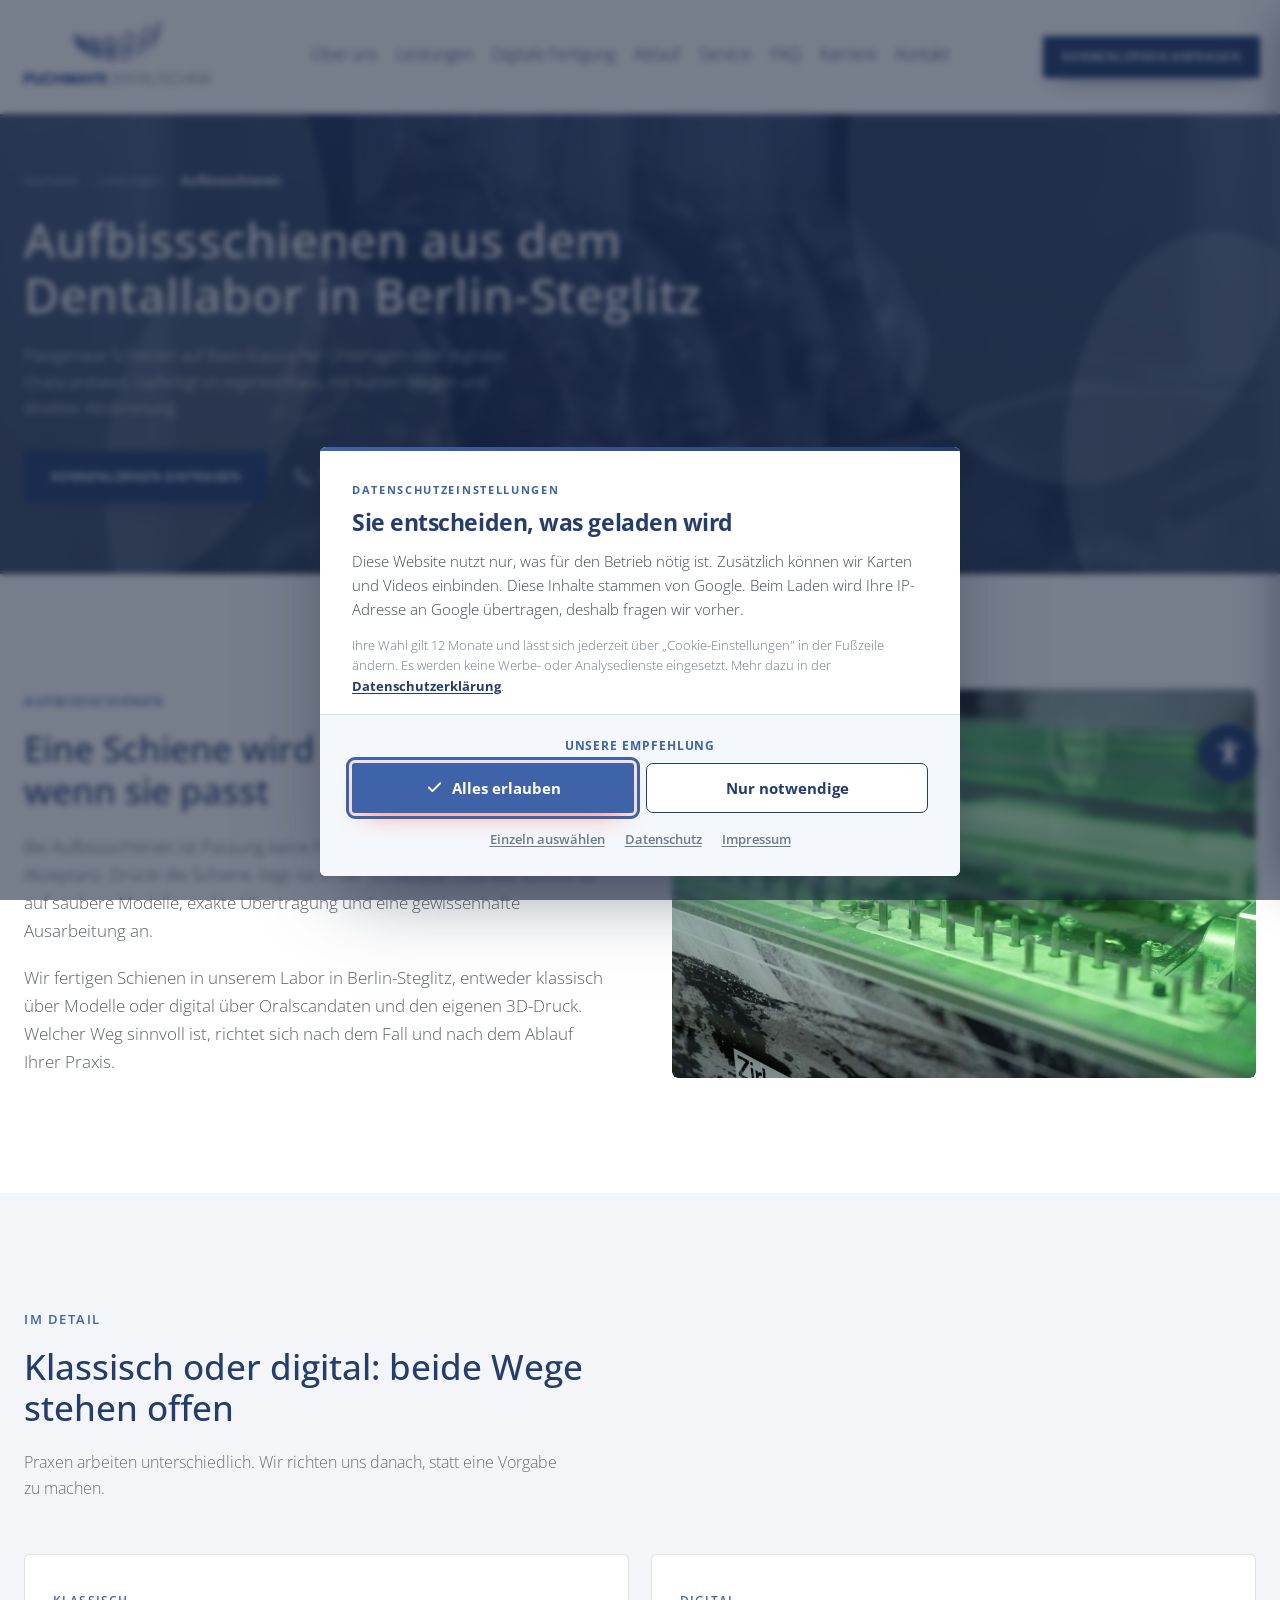
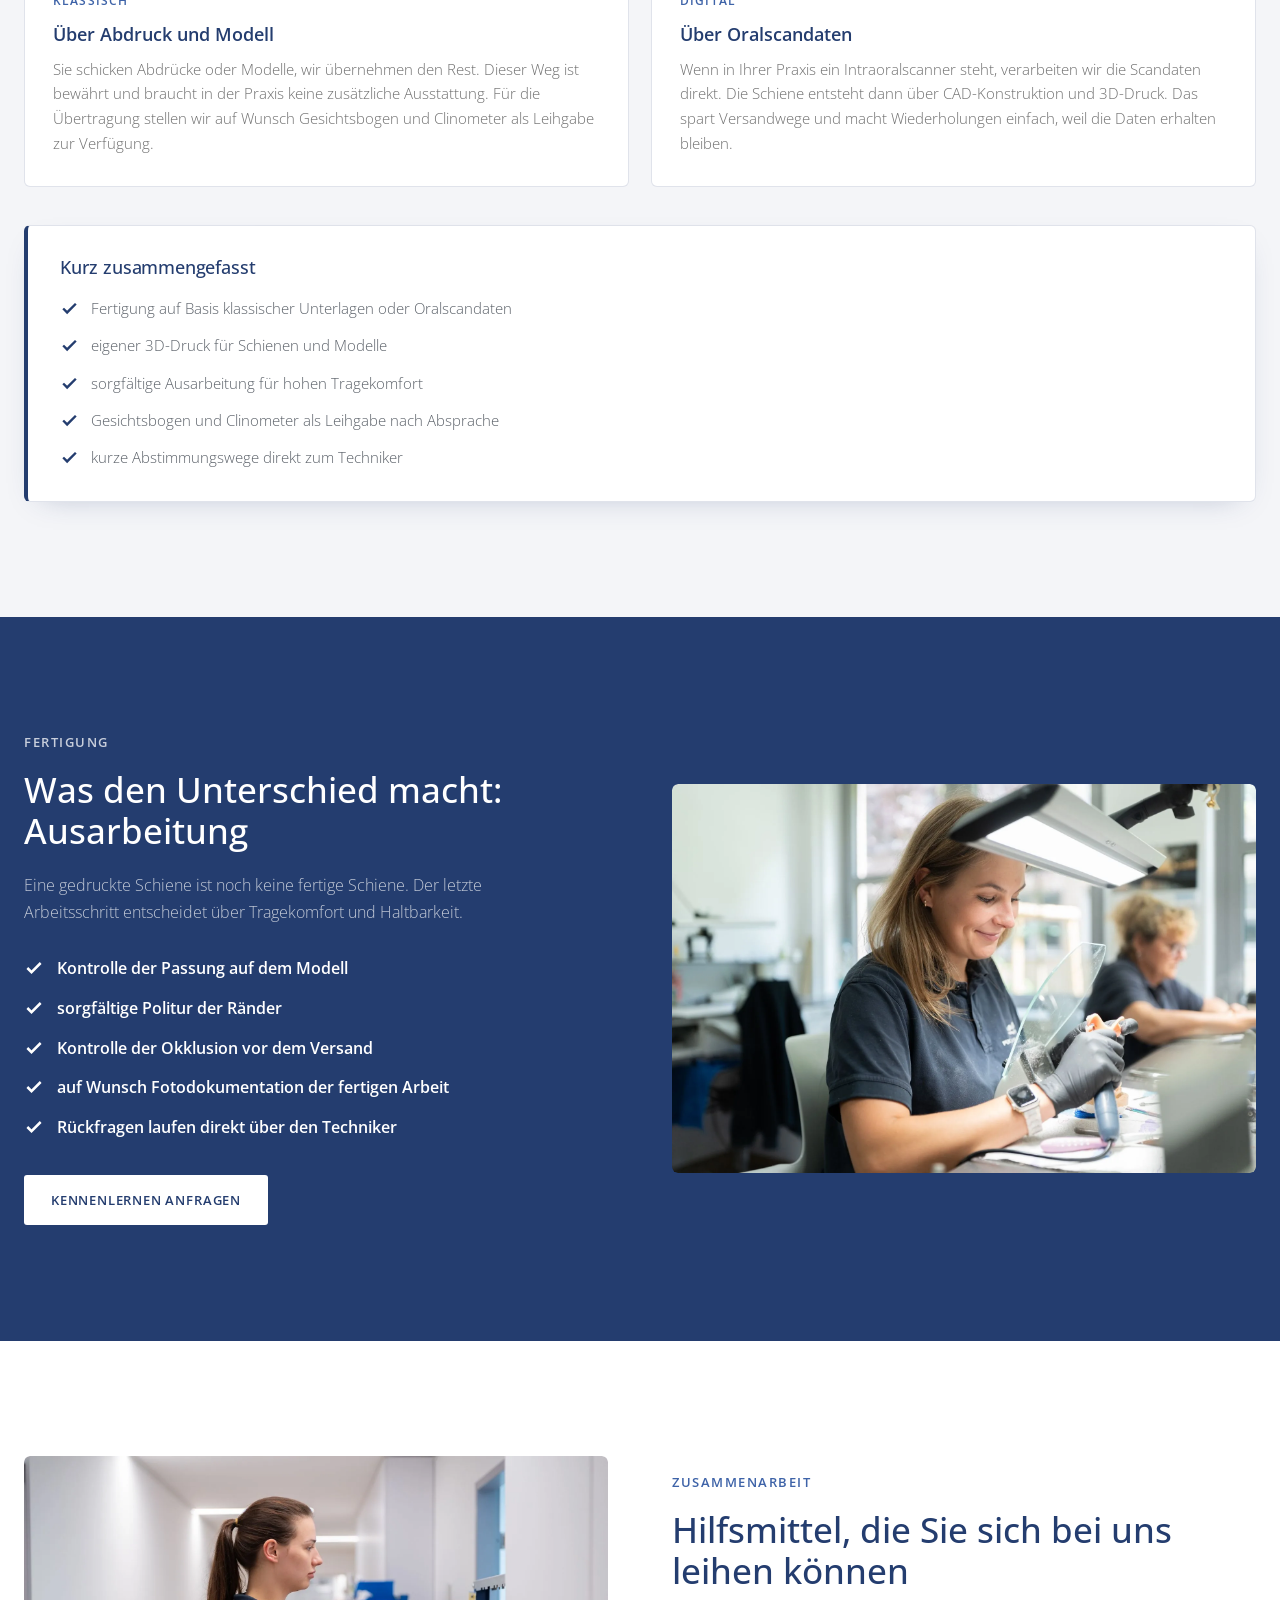
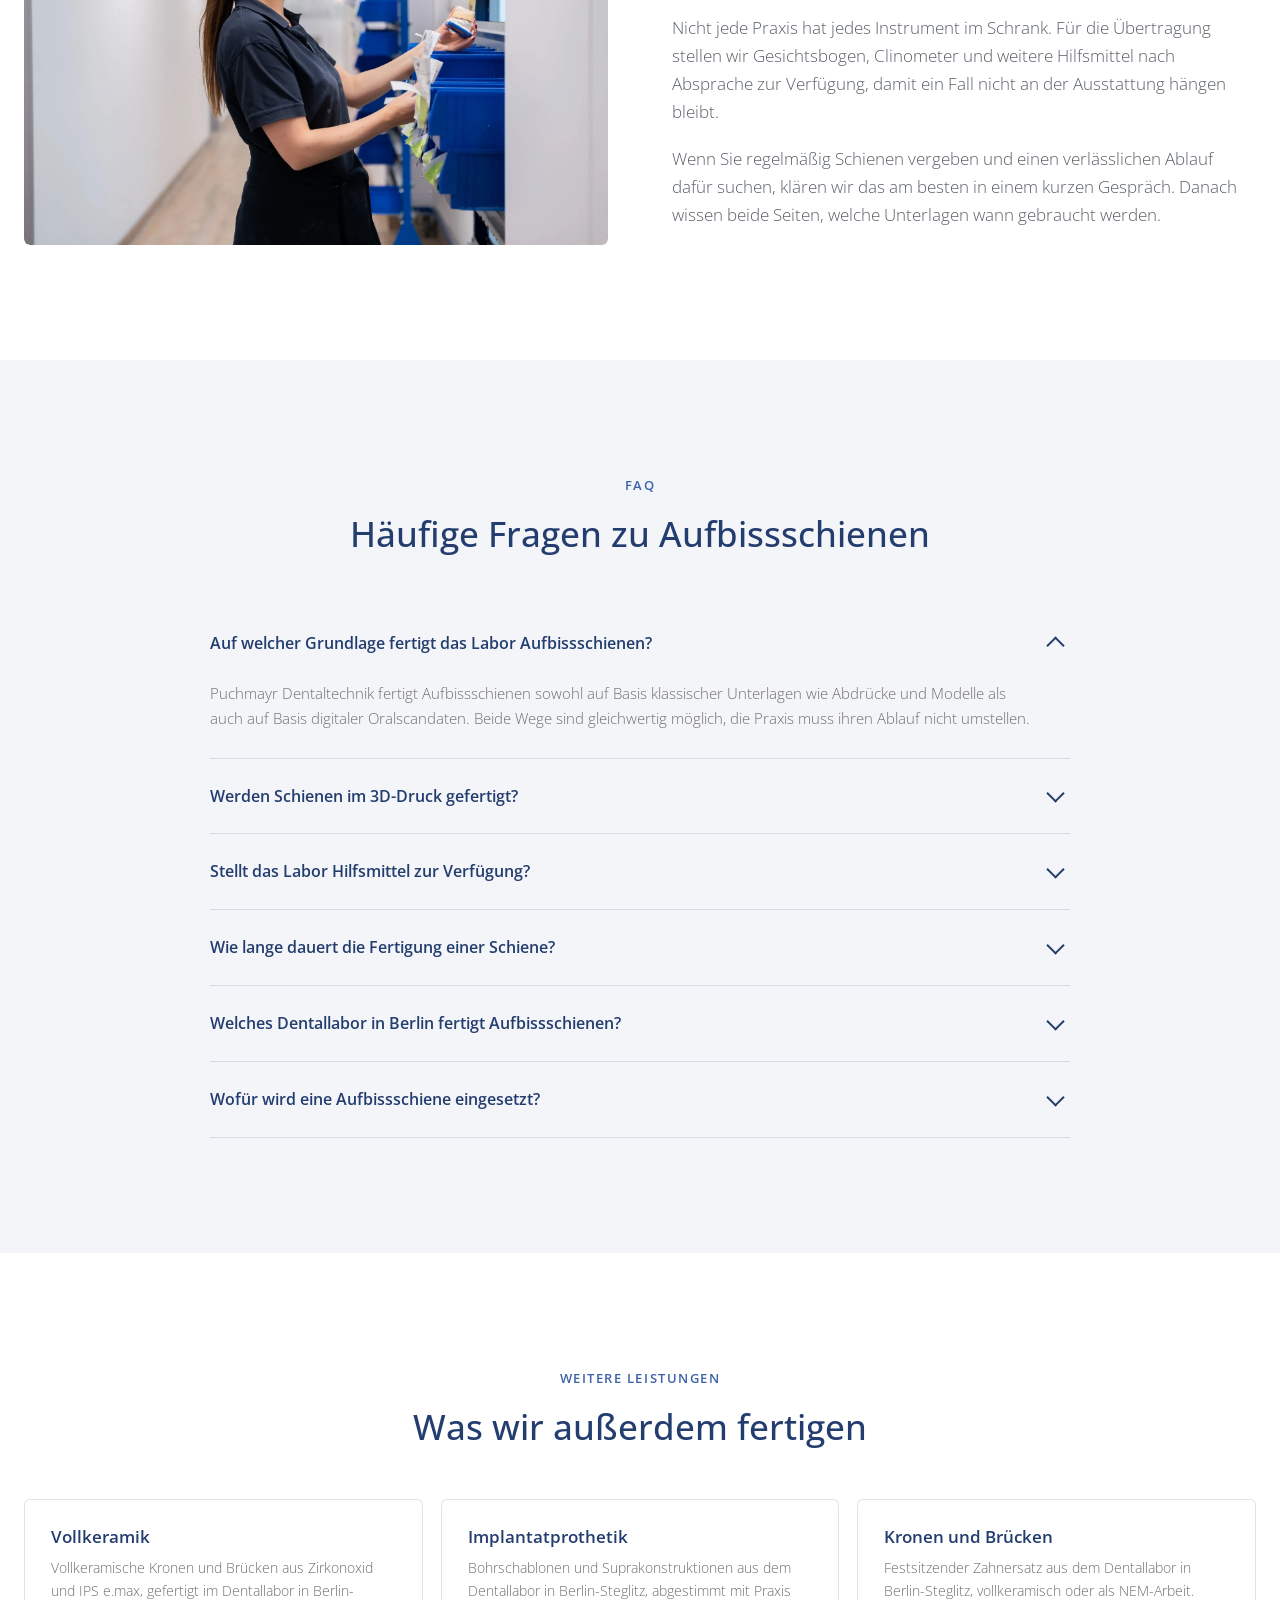
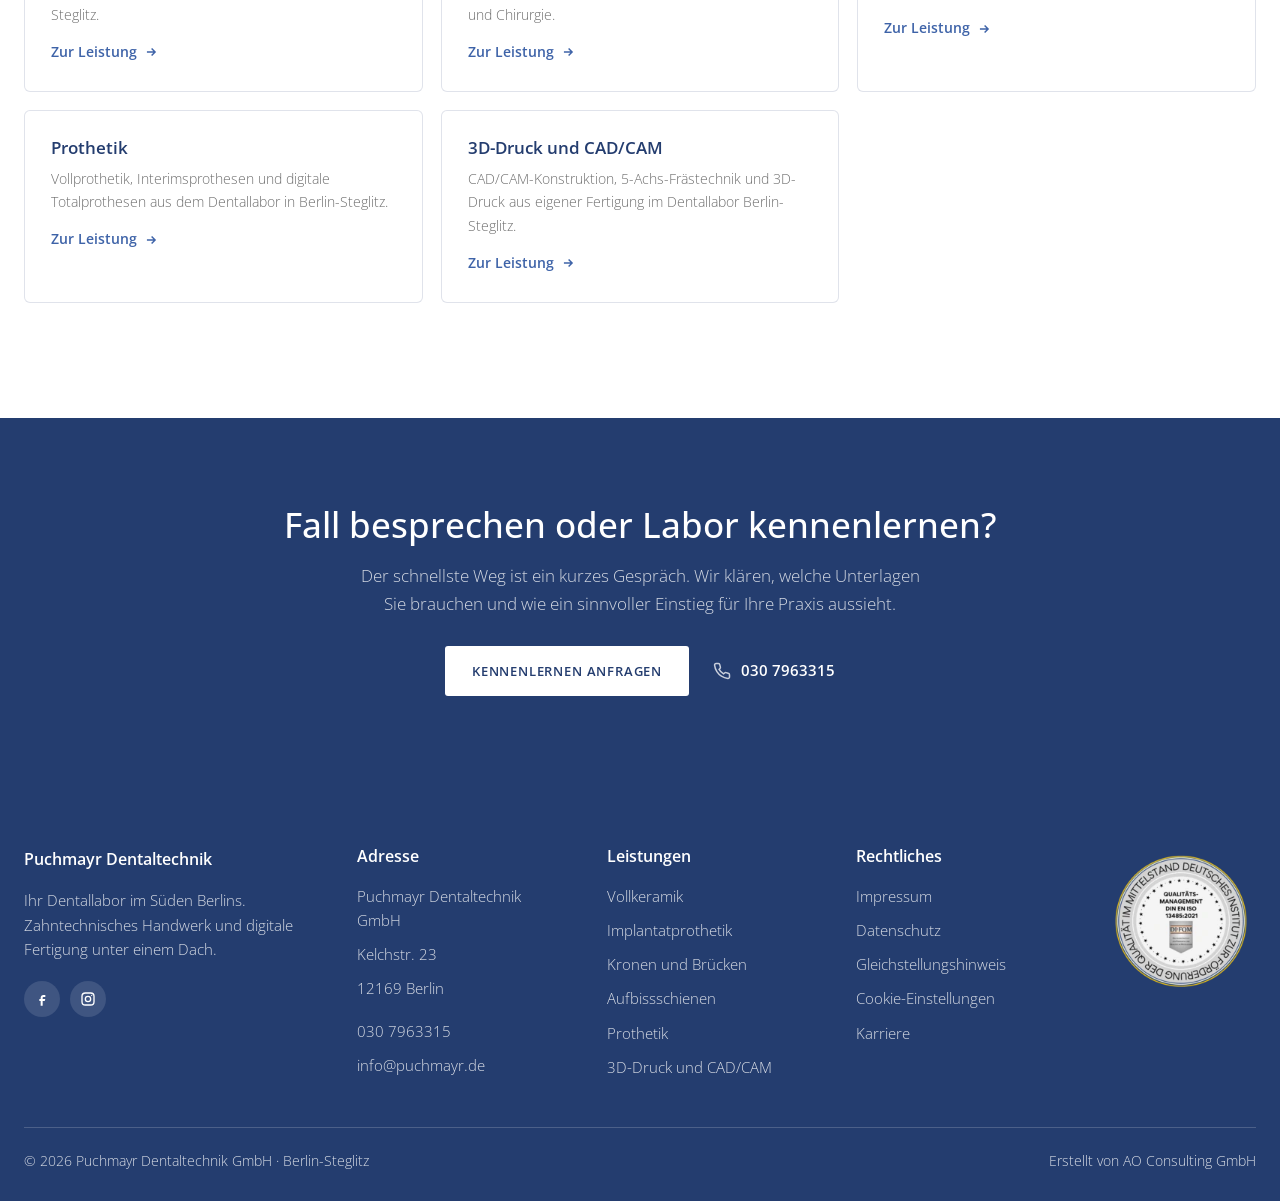
==== commit a523c47e: "CI der alten Seite uebernommen: Fliesstext Open Sans Light, Grau der alten Seite, Menue in Navy; Inh" ====
--- a/website/aufbissschienen.html
+++ b/website/aufbissschienen.html
@@ -447,6 +447,9 @@
           <li><a href="https://puchmayr-karriere.de/" target="_blank" rel="noopener">Karriere</a></li>
         </ul>
       </div>
+      <div class="foot__siegel">
+        <picture><source srcset="img/qm-siegel-din-en-iso-13485-dentallabor-berlin.webp" type="image/webp"><img src="img/qm-siegel-din-en-iso-13485-dentallabor-berlin.png" alt="Siegel: Qualitätsmanagement nach DIN EN ISO 13485:2021, Deutsches Institut zur Förderung der Qualität im Mittelstand" width="200" height="200" loading="lazy" decoding="async"></picture>
+      </div>
     </div>
     <div class="foot__bar">
       <span>© 2026 Puchmayr Dentaltechnik GmbH · Berlin-Steglitz</span>
--- a/website/assets/schrift.css
+++ b/website/assets/schrift.css
@@ -80,3 +80,21 @@
   src:url('../fonts/open-sans-latin-ext-700-normal.woff2') format('woff2');
   unicode-range:U+0100-02BA,U+02BD-02C5,U+02C7-02CC,U+02CE-02D7,U+02DD-02FF,U+0304,U+0308,U+0329,U+1D00-1DBF,U+1E00-1E9F,U+1EF2-1EFF,U+2020,U+20A0-20AB,U+20AD-20C0,U+2113,U+2C60-2C7F,U+A720-A7FF;
 }
+
+/* Schnitt 300: Fließtext wie auf der alten Seite (Open Sans Light) */
+@font-face{
+  font-family:'Open Sans';
+  font-style:normal;
+  font-weight:300;
+  font-display:swap;
+  src:url('../fonts/open-sans-latin-300-normal.woff2') format('woff2');
+  unicode-range:U+0000-00FF,U+0131,U+0152-0153,U+02BB-02BC,U+02C6,U+02DA,U+02DC,U+0304,U+0308,U+0329,U+2000-206F,U+20AC,U+2122,U+2191,U+2193,U+2212,U+2215,U+FEFF,U+FFFD;
+}
+@font-face{
+  font-family:'Open Sans';
+  font-style:normal;
+  font-weight:300;
+  font-display:swap;
+  src:url('../fonts/open-sans-latin-ext-300-normal.woff2') format('woff2');
+  unicode-range:U+0100-02BA,U+02BD-02C5,U+02C7-02CC,U+02CE-02D7,U+02DD-02FF,U+0304,U+0308,U+0329,U+1D00-1DBF,U+1E00-1E9F,U+1EF2-1EFF,U+2020,U+20A0-20AB,U+20AD-20C0,U+2113,U+2C60-2C7F,U+A720-A7FF;
+}
--- a/website/assets/stil.css
+++ b/website/assets/stil.css
@@ -17,12 +17,12 @@
   --mist:#E9ECF1;        /* helles Grau, wie der Seitenhintergrund der alten Seite */
   --mist-2:#F4F5F8;
   --steel:#A9B5CB;
-  --text:#4A5160;
-  --muted:#6B7280;       /* Kontrast auf Weiß 4.8:1 (WCAG AA) */
+  --text:#5A6068;        /* Fließtext, angelehnt an das Grau der alten Seite */
+  --muted:#6E6E6E;       /* das Grau der alten Seite, Kontrast auf Weiß 5.0:1 (WCAG AA) */
   --white:#fff;
   --line:rgba(36,61,111,.14);
   --shadow:0 10px 30px -18px rgba(36,61,111,.35);
-  --wrap:1220px;
+  --wrap:1320px;       /* etwas breiter als Fassung 1, Wunsch von Ovidiu */
   --r:6px;
   --font:"Open Sans",-apple-system,BlinkMacSystemFont,"Segoe UI",Helvetica,Arial,sans-serif;
 }
@@ -31,7 +31,7 @@
 html{scroll-behavior:smooth}
 body{
   margin:0;font-family:var(--font);color:var(--text);background:var(--white);
-  font-size:1.0625rem;line-height:1.65;-webkit-font-smoothing:antialiased;overflow-x:hidden;
+  font-size:1.0625rem;font-weight:300;line-height:1.65;-webkit-font-smoothing:antialiased;overflow-x:hidden;
 }
 /* height:auto ist Pflicht, sobald die Bilder width/height-Attribute tragen.
    Ohne das gewinnt das Attribut und die Bilder werden 1200px hoch. */
@@ -43,7 +43,8 @@
 
 /* ---------- Typo ---------- */
 h1,h2,h3,h4{font-weight:500;color:var(--navy);letter-spacing:0;line-height:1.2;margin:0}
-h1{font-size:clamp(2.2rem,4.4vw,3.5rem);line-height:1.15}
+h1{font-size:clamp(2.2rem,4.4vw,3.5rem);line-height:1.15;letter-spacing:.02em}
+b,strong{font-weight:600}
 h2{font-size:clamp(1.7rem,2.7vw,2.25rem)}
 h3{font-size:clamp(1.1rem,1.4vw,1.25rem);font-weight:600;line-height:1.35}
 p{margin:0 0 1.1em}
@@ -99,7 +100,7 @@
 .nav{
   display:flex;align-items:center;justify-content:space-between;
   gap:clamp(18px,2vw,40px);flex-wrap:nowrap;
-  width:min(100% - 40px,1440px);margin-inline:auto;
+  width:min(100% - 40px,1500px);margin-inline:auto;
 }
 .nav__logo{flex:0 0 auto}
 .nav__logo img{height:78px;width:auto;transition:height .3s ease}
@@ -121,8 +122,8 @@
 }
 .nav__links li{flex:0 0 auto}
 .nav__links a{
-  position:relative;text-decoration:none;font-size:.95rem;font-weight:400;
-  letter-spacing:0;color:#333;padding-bottom:6px;
+  position:relative;text-decoration:none;font-size:1rem;font-weight:300;
+  letter-spacing:0;color:var(--navy);padding-bottom:6px;
   white-space:nowrap;display:inline-block;
   transition:color .2s ease;
 }
@@ -132,9 +133,9 @@
   background:var(--navy);transform:scaleX(0);transform-origin:left center;
   transition:transform .24s cubic-bezier(.4,0,.2,1);
 }
-.nav__links a:hover{color:var(--navy)}
+.nav__links a:hover{color:var(--blue)}
 .nav__links a:hover::after,.nav__links a:focus-visible::after{transform:scaleX(1)}
-header.solid .nav__links a{color:#333}
+header.solid .nav__links a{color:var(--navy)}
 .nav__cta{padding:10px 18px;font-size:.78rem;white-space:nowrap;flex:0 0 auto}
 .nav__burger{display:none;background:none;border:0;cursor:pointer;padding:8px}
 .nav__burger span{display:block;width:24px;height:2px;background:var(--navy);margin:5px 0;transition:background .3s}
@@ -176,15 +177,19 @@
 .hero__actions{display:flex;flex-wrap:wrap;justify-content:center;align-items:center;gap:18px 26px;margin-bottom:34px}
 .hero__actions .phone-link{color:#fff}
 
-.rating{display:flex;align-items:center;justify-content:center;gap:13px}
+.rating{display:flex;align-items:center;justify-content:center;gap:14px}
 .rating__g{
-  width:34px;height:34px;border-radius:50%;background:#fff;display:grid;place-items:center;
-  font-weight:800;font-size:1.05rem;color:#4285F4;flex:none;
-}
+  width:46px;height:46px;border-radius:50%;background:#fff;display:grid;place-items:center;
+  flex:none;box-shadow:0 2px 10px -2px rgba(0,0,0,.4);
+}
+/* Google-Zeichen in den Originalfarben, wie in den anderen AO-Projekten */
+.rating__g svg{width:24px;height:24px;display:block}
+.rating__body{text-align:left}
+.rating__top{display:flex;align-items:center;gap:10px;line-height:1}
+.rating__top b{color:#fff;font-size:1.2rem;font-weight:700}
 .stars{display:flex;gap:2px}
-.stars svg{width:15px;height:15px;color:#FBBC05}
-.rating__txt{font-size:.83rem;color:rgba(255,255,255,.82);line-height:1.35}
-.rating__txt b{display:block;color:#fff;font-size:.9rem}
+.stars svg{width:18px;height:18px;color:#F5A623}
+.rating__sub{font-size:.9rem;color:rgba(255,255,255,.85);margin-top:6px;line-height:1.35}
 
 /* ---------- Sections ---------- */
 section{position:relative}
@@ -324,8 +329,9 @@
 .contact{display:grid;grid-template-columns:1.15fr .85fr;gap:clamp(36px,4.5vw,60px);align-items:start}
 .contact__box{background:var(--navy);color:#fff;border-radius:var(--r);padding:clamp(32px,3.5vw,42px)}
 .contact__box h2{color:#fff;margin-bottom:16px;font-size:clamp(1.5rem,2.2vw,1.85rem)}
-.contact__box .btn--primary{background:#fff;color:var(--navy)}
-.contact__box .btn--primary:hover{background:var(--blue-soft);color:var(--navy)}
+/* Knöpfe auf dunkelblauem Grund: weiß mit blauer Schrift, sonst sind sie unsichtbar */
+.contact__box .btn--primary,.dark .btn--primary,.ctaband .btn--primary{background:#fff;color:var(--navy);box-shadow:none}
+.contact__box .btn--primary:hover,.dark .btn--primary:hover,.ctaband .btn--primary:hover{background:var(--blue-soft);color:var(--navy)}
 .contact__box p{color:rgba(255,255,255,.78);font-size:.96rem}
 .contact__box .btn{margin-top:8px}
 .info{display:grid;gap:26px}
@@ -433,7 +439,10 @@
 /* ---------- Footer ---------- */
 /* Fußzeile im Blau der alten Seite */
 body > footer{background:var(--navy);color:rgba(255,255,255,.82);padding:64px 0 28px;font-size:.92rem}
-.foot{display:grid;grid-template-columns:1.4fr 1fr 1fr 1fr;gap:40px}
+.foot{display:grid;grid-template-columns:1.4fr 1fr 1fr 1fr auto;gap:40px;align-items:start}
+/* QM-Siegel wie in der Fußzeile der alten Seite */
+.foot__siegel img{width:150px;height:150px}
+.foot__siegel picture{display:block;width:150px}
 body > footer h3{color:#fff;font-size:1rem;letter-spacing:0;text-transform:none;margin-bottom:16px;font-weight:600}
 body > footer ul{list-style:none;margin:0;padding:0;display:grid;gap:10px}
 body > footer a{text-decoration:none;transition:color .2s ease}
@@ -477,6 +486,7 @@
   .b-lg{grid-column:span 2;grid-row:span 2}
   .b-team{grid-row:span 2}
   .foot{grid-template-columns:1fr 1fr}
+  .foot__siegel{grid-column:1 / -1}
 }
 /* Ab hier reicht die Breite fuer acht Punkte nicht mehr, deshalb Burger-Menue.
    Frueher lag die Grenze bei 760px, dort wurde die Navigation gequetscht.
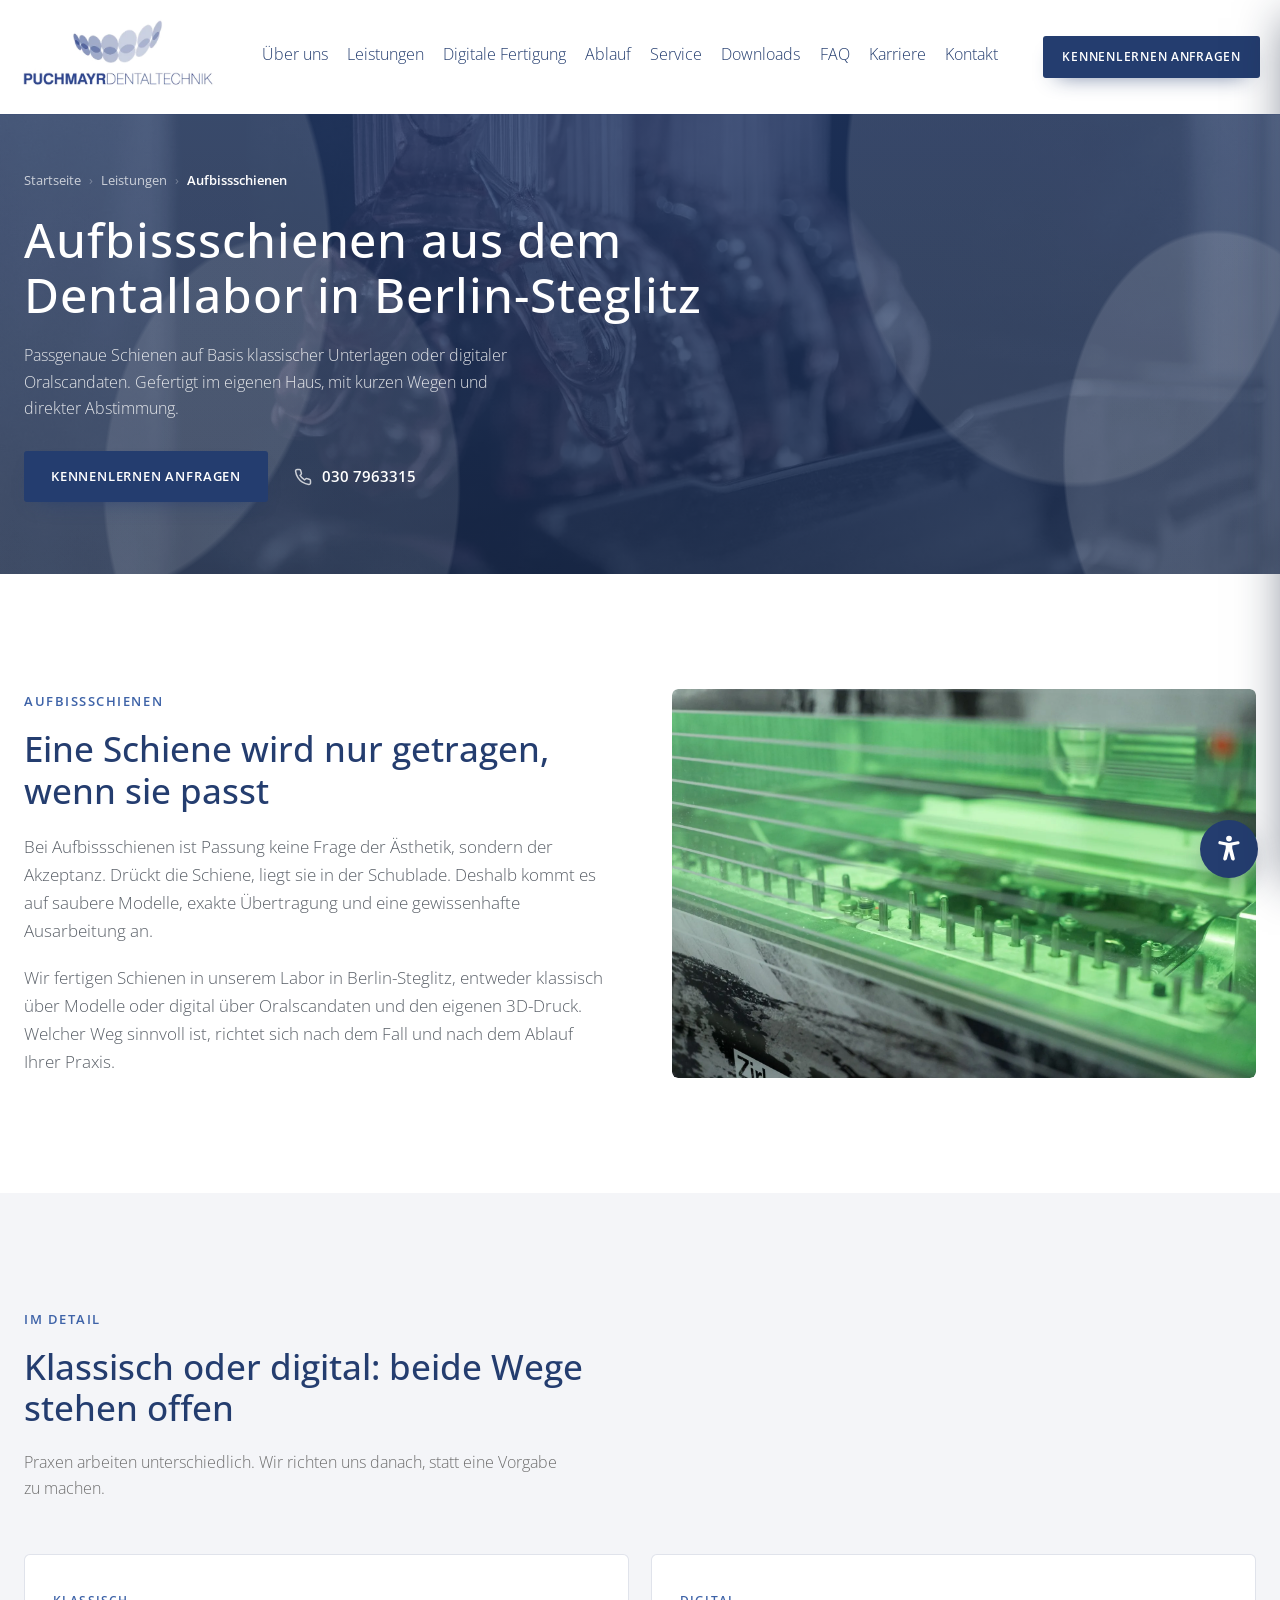
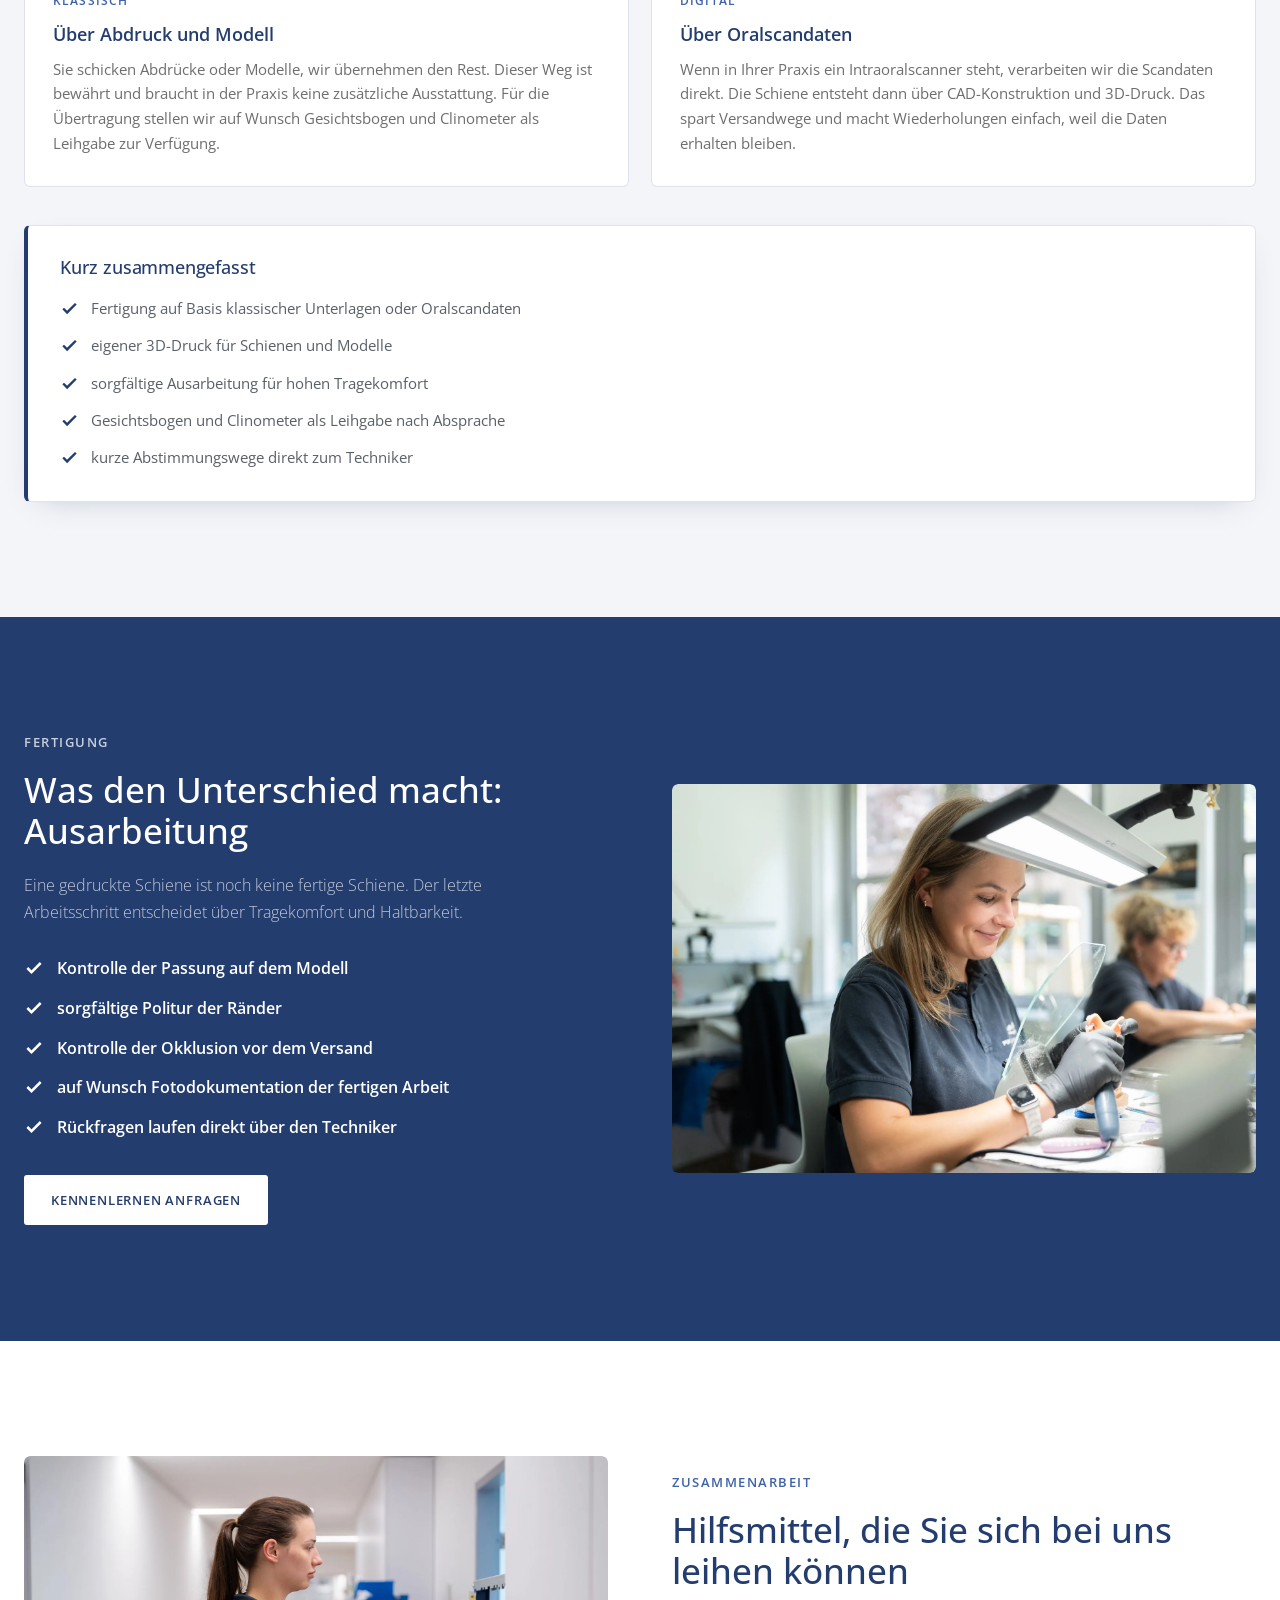
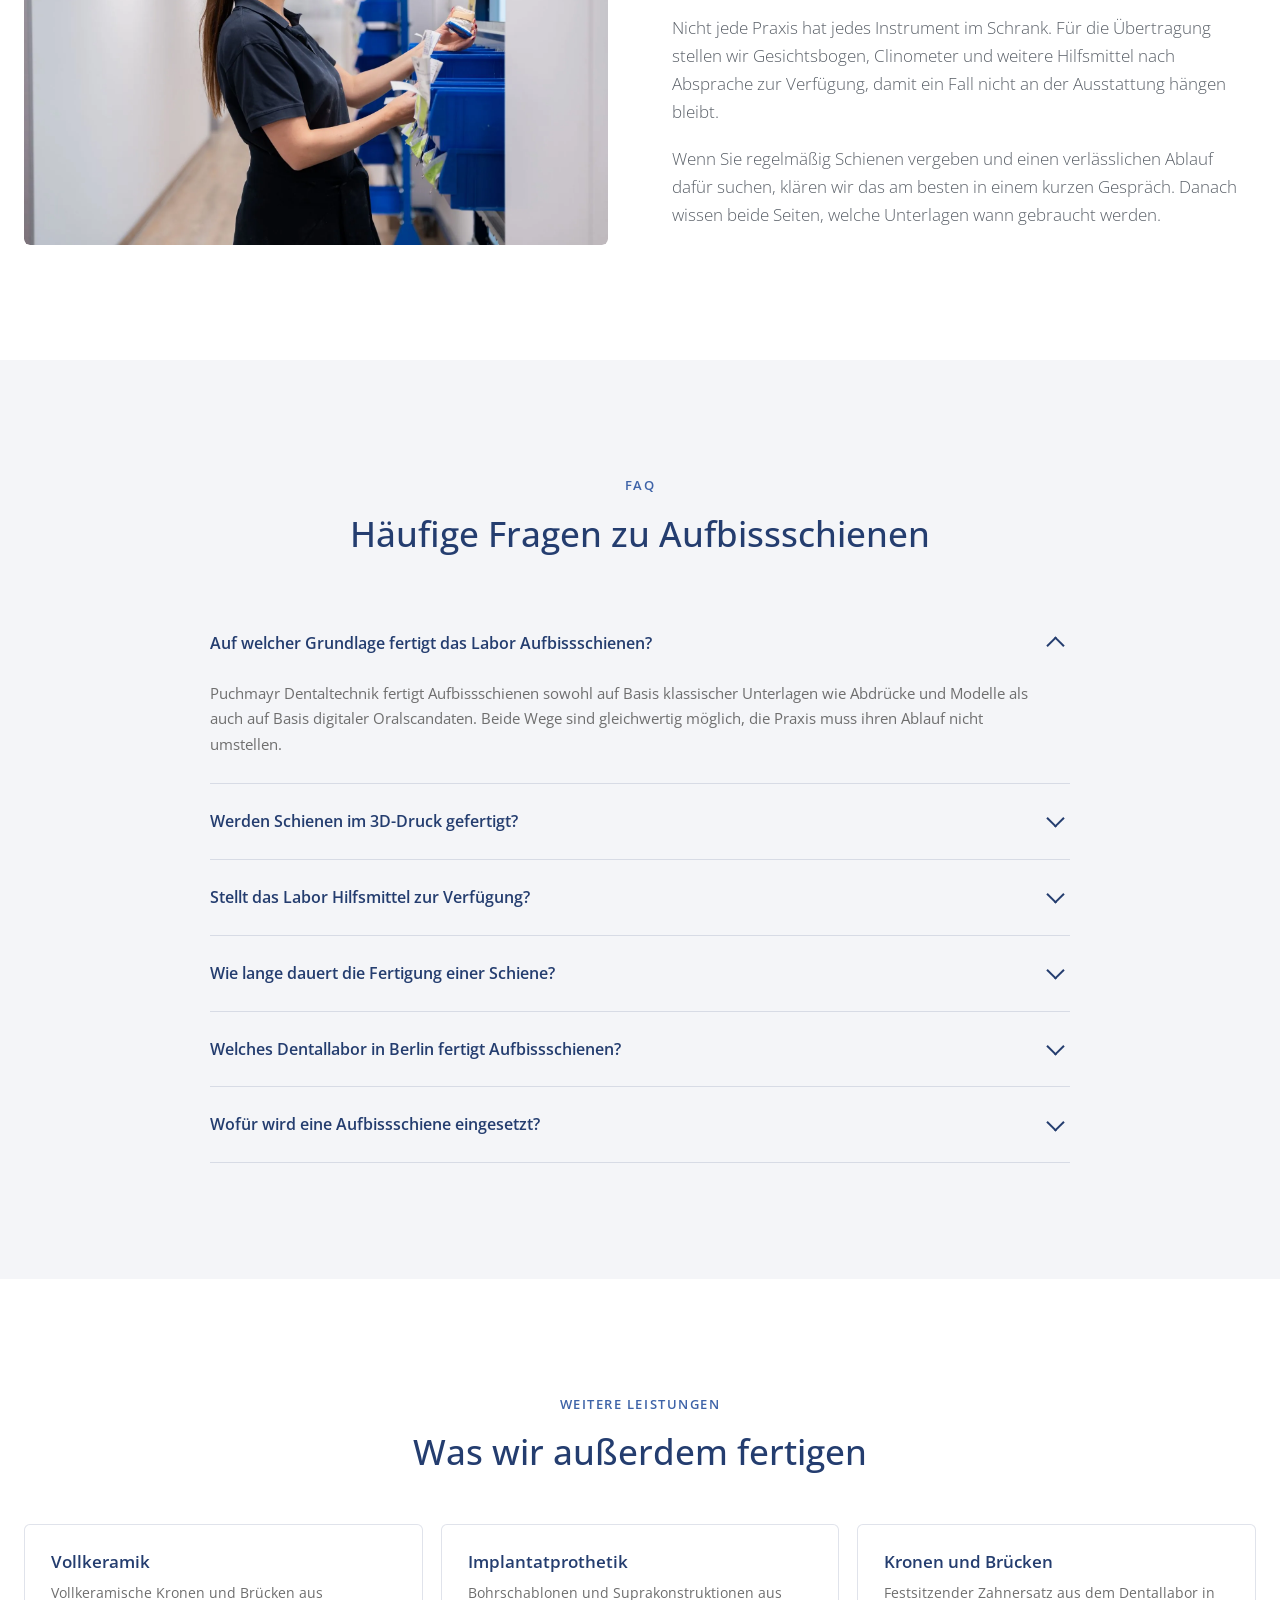
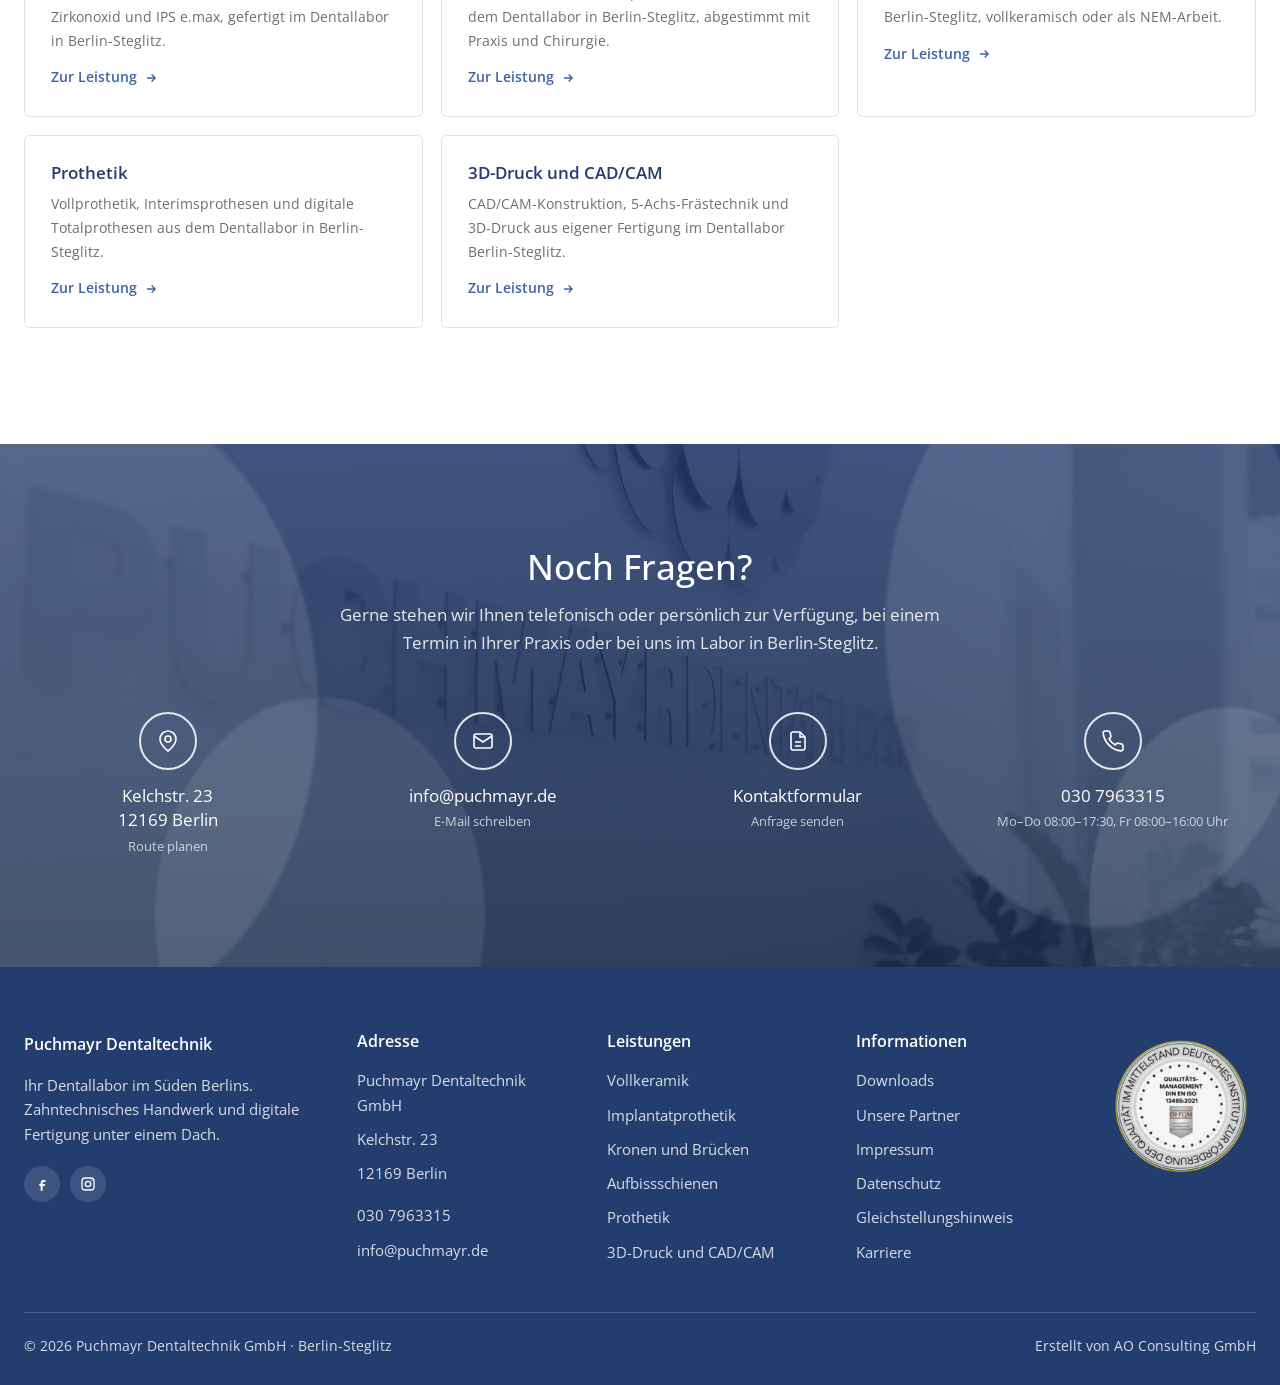
==== commit 4a4565ba: "Fassung 2.1: kein Einwilligungsbanner, Downloads, Partner, Band Noch Fragen - Video zum Inklusionspr" ====
--- a/website/aufbissschienen.html
+++ b/website/aufbissschienen.html
@@ -192,6 +192,7 @@
       <li><a href="index.html#fertigung">Digitale Fertigung</a></li>
       <li><a href="index.html#ablauf">Ablauf</a></li>
       <li><a href="index.html#service">Service</a></li>
+      <li><a href="downloads.html">Downloads</a></li>
       <li><a href="#faq">FAQ</a></li>
       <li><a href="https://puchmayr-karriere.de/" target="_blank" rel="noopener">Karriere</a></li>
       <li><a href="index.html#kontakt">Kontakt</a></li>
@@ -391,15 +392,31 @@
 </section>
 
 <!-- ============ CTA ============ -->
-<section class="ctaband" aria-labelledby="t-cta">
-  <div class="wrap">
-    <h2 id="t-cta">Fall besprechen oder Labor kennenlernen?</h2>
-    <p>Der schnellste Weg ist ein kurzes Gespräch. Wir klären, welche Unterlagen Sie brauchen
-       und wie ein sinnvoller Einstieg für Ihre Praxis aussieht.</p>
-    <div class="ctaband__actions">
-      <a href="index.html#kontakt" class="btn btn--primary">Kennenlernen anfragen</a>
-      <a href="tel:+49307963315" class="phone-link"><svg viewBox="0 0 24 24" fill="none" stroke="currentColor" stroke-width="2" aria-hidden="true"><path d="M22 16.9v3a2 2 0 0 1-2.2 2 19.8 19.8 0 0 1-8.6-3.1 19.5 19.5 0 0 1-6-6A19.8 19.8 0 0 1 2.1 4.2 2 2 0 0 1 4.1 2h3a2 2 0 0 1 2 1.7c.1 1 .4 1.9.7 2.8a2 2 0 0 1-.5 2.1L8.1 9.9a16 16 0 0 0 6 6l1.3-1.2a2 2 0 0 1 2.1-.5c.9.3 1.8.6 2.8.7a2 2 0 0 1 1.7 2Z"/></svg> 030 7963315</a>
-    </div>
+<!-- ============ NOCH FRAGEN? (Element der bisherigen Webseite) ============
+     Blau eingefärbtes Foto mit den hellen Ovalen, vier runde Symbole.
+     Ersetzt die frühere Google-Maps-Karte: der Routenlink öffnet Google Maps
+     erst beim Klick in einem neuen Fenster, vorher geht keine Anfrage an Google. -->
+<section class="fragen" aria-labelledby="t-fragen">
+  <div class="fragen__bg" aria-hidden="true">
+    <picture><source srcset="img/puchmayr-dentaltechnik-empfang-berlin-steglitz.webp" type="image/webp"><img src="img/puchmayr-dentaltechnik-empfang-berlin-steglitz.jpg" alt="" width="1800" height="1200" loading="lazy" decoding="async"></picture>
+  </div>
+  <div class="wrap">
+    <h2 id="t-fragen">Noch Fragen?</h2>
+    <p class="fragen__lead">Gerne stehen wir Ihnen telefonisch oder persönlich zur Verfügung, bei einem Termin in Ihrer Praxis oder bei uns im Labor in Berlin-Steglitz.</p>
+    <ul class="fragen__liste">
+      <li><a href="https://www.google.com/maps/dir/?api=1&amp;destination=Kelchstr.+23%2C+12169+Berlin" target="_blank" rel="noopener" aria-label="Route zur Kelchstr. 23, 12169 Berlin planen (öffnet Google Maps in einem neuen Fenster)">
+        <span class="fragen__ico"><svg viewBox="0 0 24 24" fill="none" stroke="currentColor" stroke-width="1.6" aria-hidden="true"><path d="M20 10c0 6-8 12-8 12s-8-6-8-12a8 8 0 0 1 16 0Z"/><circle cx="12" cy="10" r="3"/></svg></span>
+        <span>Kelchstr. 23<br>12169 Berlin<small>Route planen</small></span></a></li>
+      <li><a href="mailto:info@puchmayr.de">
+        <span class="fragen__ico"><svg viewBox="0 0 24 24" fill="none" stroke="currentColor" stroke-width="1.6" aria-hidden="true"><rect x="3" y="5" width="18" height="14" rx="2"/><path d="m3 7 9 6 9-6"/></svg></span>
+        <span>info@puchmayr.de<small>E-Mail schreiben</small></span></a></li>
+      <li><a href="index.html#kontakt">
+        <span class="fragen__ico"><svg viewBox="0 0 24 24" fill="none" stroke="currentColor" stroke-width="1.6" aria-hidden="true"><path d="M14 3H7a2 2 0 0 0-2 2v14a2 2 0 0 0 2 2h10a2 2 0 0 0 2-2V8Z"/><path d="M14 3v5h5M9 13h6M9 17h6"/></svg></span>
+        <span>Kontaktformular<small>Anfrage senden</small></span></a></li>
+      <li><a href="tel:+49307963315">
+        <span class="fragen__ico"><svg viewBox="0 0 24 24" fill="none" stroke="currentColor" stroke-width="1.6" aria-hidden="true"><path d="M22 16.9v3a2 2 0 0 1-2.2 2 19.8 19.8 0 0 1-8.6-3.1 19.5 19.5 0 0 1-6-6A19.8 19.8 0 0 1 2.1 4.2 2 2 0 0 1 4.1 2h3a2 2 0 0 1 2 1.7c.1 1 .4 1.9.7 2.8a2 2 0 0 1-.5 2.1L8.1 9.9a16 16 0 0 0 6 6l1.3-1.2a2 2 0 0 1 2.1-.5c.9.3 1.8.6 2.8.7a2 2 0 0 1 1.7 2Z"/></svg></span>
+        <span>030 7963315<small>Mo–Do 08:00–17:30, Fr 08:00–16:00 Uhr</small></span></a></li>
+    </ul>
   </div>
 </section>
 
@@ -438,8 +455,10 @@
         </ul>
       </div>
       <div>
-        <h3>Rechtliches</h3>
+        <h3>Informationen</h3>
         <ul>
+          <li><a href="downloads.html">Downloads</a></li>
+          <li><a href="partner.html">Unsere Partner</a></li>
           <li><a href="impressum.html">Impressum</a></li>
           <li><a href="datenschutz.html">Datenschutz</a></li>
           <li><a href="gleichstellung.html">Gleichstellungshinweis</a></li>
--- a/website/assets/stil.css
+++ b/website/assets/stil.css
@@ -781,3 +781,82 @@
 
 /* Honeypot: fuer Menschen unsichtbar, fuer Bots ein normales Feld */
 .form .hp{position:absolute;left:-9999px;width:1px;height:1px;overflow:hidden}
+
+/* ============================================================
+   NOCH FRAGEN? Band vor der Fußzeile (Element der bisherigen Seite)
+   ============================================================ */
+.fragen{position:relative;isolation:isolate;overflow:hidden;background:var(--navy);color:#fff;text-align:center;padding:clamp(64px,8vw,104px) 0}
+.fragen__bg{position:absolute;inset:0;z-index:-1}
+.fragen__bg picture{height:100%}
+.fragen__bg img{width:100%;height:100%;object-fit:cover;filter:saturate(.3) contrast(1.05)}
+.fragen__bg::after{content:"";position:absolute;inset:0;background:linear-gradient(180deg,rgba(36,61,111,.84),rgba(26,44,79,.88))}
+.fragen__bg::before{
+  content:"";position:absolute;inset:0;z-index:1;pointer-events:none;
+  background:
+    radial-gradient(ellipse 18% 60% at 7% 50%,rgba(255,255,255,.11) 0 98%,transparent 100%),
+    radial-gradient(ellipse 13% 42% at 25% 90%,rgba(255,255,255,.08) 0 98%,transparent 100%),
+    radial-gradient(ellipse 17% 58% at 86% 35%,rgba(255,255,255,.1) 0 98%,transparent 100%),
+    radial-gradient(ellipse 11% 38% at 96% 88%,rgba(255,255,255,.11) 0 98%,transparent 100%);
+}
+.fragen h2{color:#fff;margin-bottom:14px}
+.fragen__lead{color:rgba(255,255,255,.88);font-weight:400;max-width:62ch;margin:0 auto 46px}
+.fragen__liste{list-style:none;margin:0;padding:0;display:grid;grid-template-columns:repeat(4,1fr);gap:28px}
+.fragen__liste a{display:flex;flex-direction:column;align-items:center;gap:14px;text-decoration:none;color:#fff;font-weight:400;line-height:1.45;border-radius:var(--r);padding:8px}
+.fragen__liste small{display:block;margin-top:4px;font-size:.84rem;color:rgba(255,255,255,.72)}
+.fragen__ico{width:58px;height:58px;border-radius:50%;border:2px solid rgba(255,255,255,.85);display:grid;place-items:center;transition:background .2s ease,color .2s ease}
+.fragen__ico svg{width:24px;height:24px}
+/* Hover: Kreis füllt sich weiß, Symbol wird blau. Vordergrund im selben Selektor. */
+.fragen__liste a:hover .fragen__ico,.fragen__liste a:focus-visible .fragen__ico{background:#fff;color:var(--navy)}
+.fragen__liste a:focus-visible{outline:3px solid #fff;outline-offset:4px}
+@media (max-width:900px){.fragen__liste{grid-template-columns:1fr 1fr;gap:30px 16px}}
+@media (max-width:420px){.fragen__liste{grid-template-columns:1fr}}
+
+/* Video vom eigenen Server */
+.video video{position:absolute;inset:0;width:100%;height:100%;object-fit:cover;background:var(--navy-ink)}
+
+/* ============================================================
+   LESBARKEIT: kleine Texte im Schnitt 400
+   Open Sans Light (300) ist in großen Absätzen angenehm, unter
+   etwa 15 px wirkt es auf vielen Bildschirmen zu blass.
+   ============================================================ */
+.feature p,.card p,.step p,.svc__item p,.matcard p,.crosslink p,
+.form__hint,.consent,.field input,.field textarea,
+.rating__sub,.quote__who,.preis__zahl span,.preis blockquote footer,
+.crumbs,.award p,.b-kpi .kpi__l,.info p,.summary li,
+body > footer,.foot__bar,.faq details p,.legal dd,
+.download__meta,.partner p{font-weight:400}
+.video video{object-position:center 18%}
+
+/* Nur für Screenreader sichtbar */
+.sr-only{position:absolute;width:1px;height:1px;padding:0;margin:-1px;overflow:hidden;clip:rect(0,0,0,0);white-space:nowrap;border:0}
+
+/* ============================================================
+   DOWNLOADS
+   ============================================================ */
+.downloads{list-style:none;margin:0;padding:0;display:grid;grid-template-columns:repeat(3,1fr);gap:18px}
+.download{
+  display:flex;gap:16px;align-items:flex-start;height:100%;
+  background:#fff;border:1px solid var(--line);border-radius:var(--r);padding:22px 22px;
+  text-decoration:none;color:var(--navy);
+  transition:transform .2s ease,box-shadow .2s ease,border-color .2s ease;
+}
+.download:hover{transform:translateY(-2px);box-shadow:var(--shadow);border-color:var(--blue-soft)}
+.download__ico{width:44px;height:44px;border-radius:50%;background:var(--navy);color:#fff;display:grid;place-items:center;flex:none;transition:background .2s ease}
+.download:hover .download__ico{background:var(--blue);color:#fff}
+.download__ico svg{width:21px;height:21px}
+.download__titel{display:block;font-weight:600;line-height:1.35;margin-bottom:4px}
+.download__meta{display:block;font-size:.85rem;color:var(--muted)}
+
+/* ============================================================
+   PARTNER
+   ============================================================ */
+.partnerliste{list-style:none;margin:0;padding:0;display:grid;grid-template-columns:repeat(3,1fr);gap:22px}
+.partner{background:#fff;border:1px solid var(--line);border-radius:var(--r);padding:30px 28px;display:flex;flex-direction:column}
+.partner h3{margin-bottom:10px}
+.partner p{font-size:.94rem;color:var(--muted);margin:0 0 18px}
+.partner__link{margin-top:auto;display:inline-flex;align-items:center;gap:8px;font-size:.88rem;font-weight:600;color:var(--blue);text-decoration:none}
+.partner__link svg{width:14px;height:14px}
+.partner__link:hover{color:var(--navy);text-decoration:underline}
+
+@media (max-width:1000px){.downloads,.partnerliste{grid-template-columns:1fr 1fr}}
+@media (max-width:640px){.downloads,.partnerliste{grid-template-columns:1fr}}
